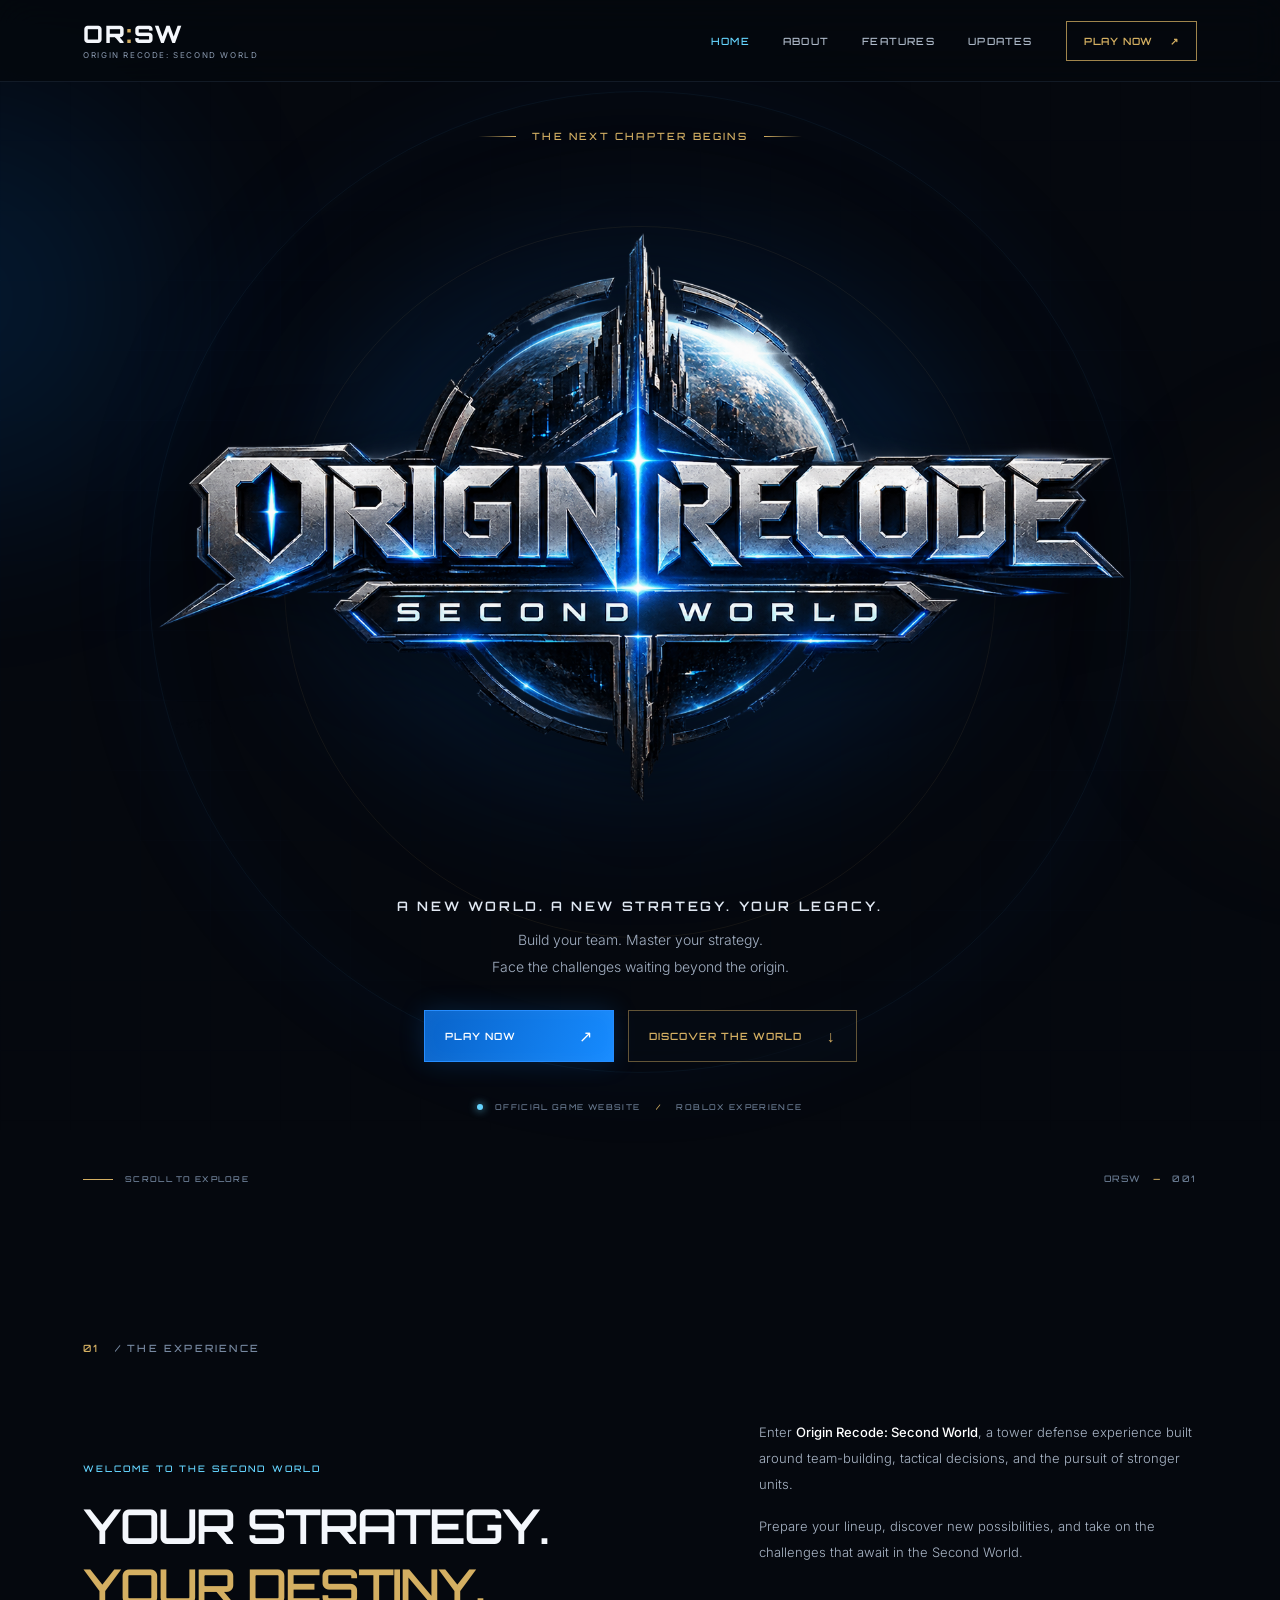
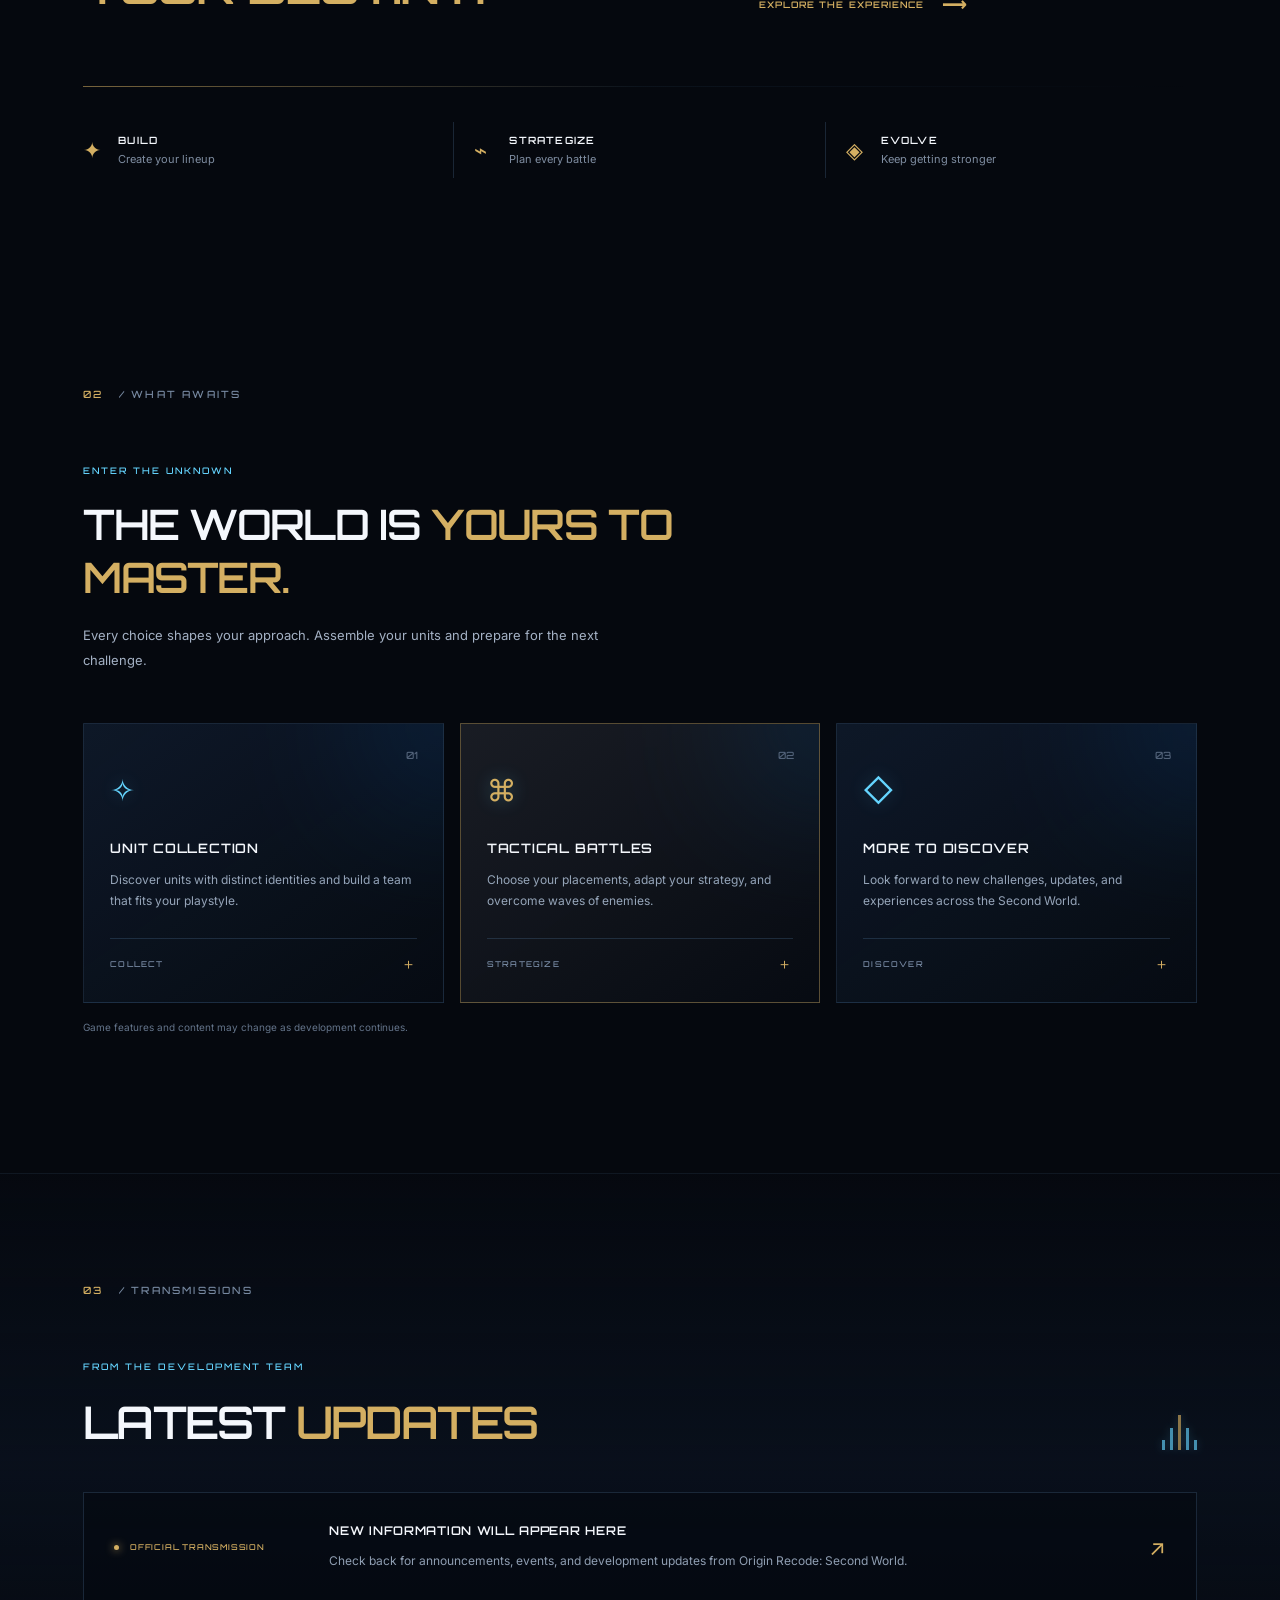
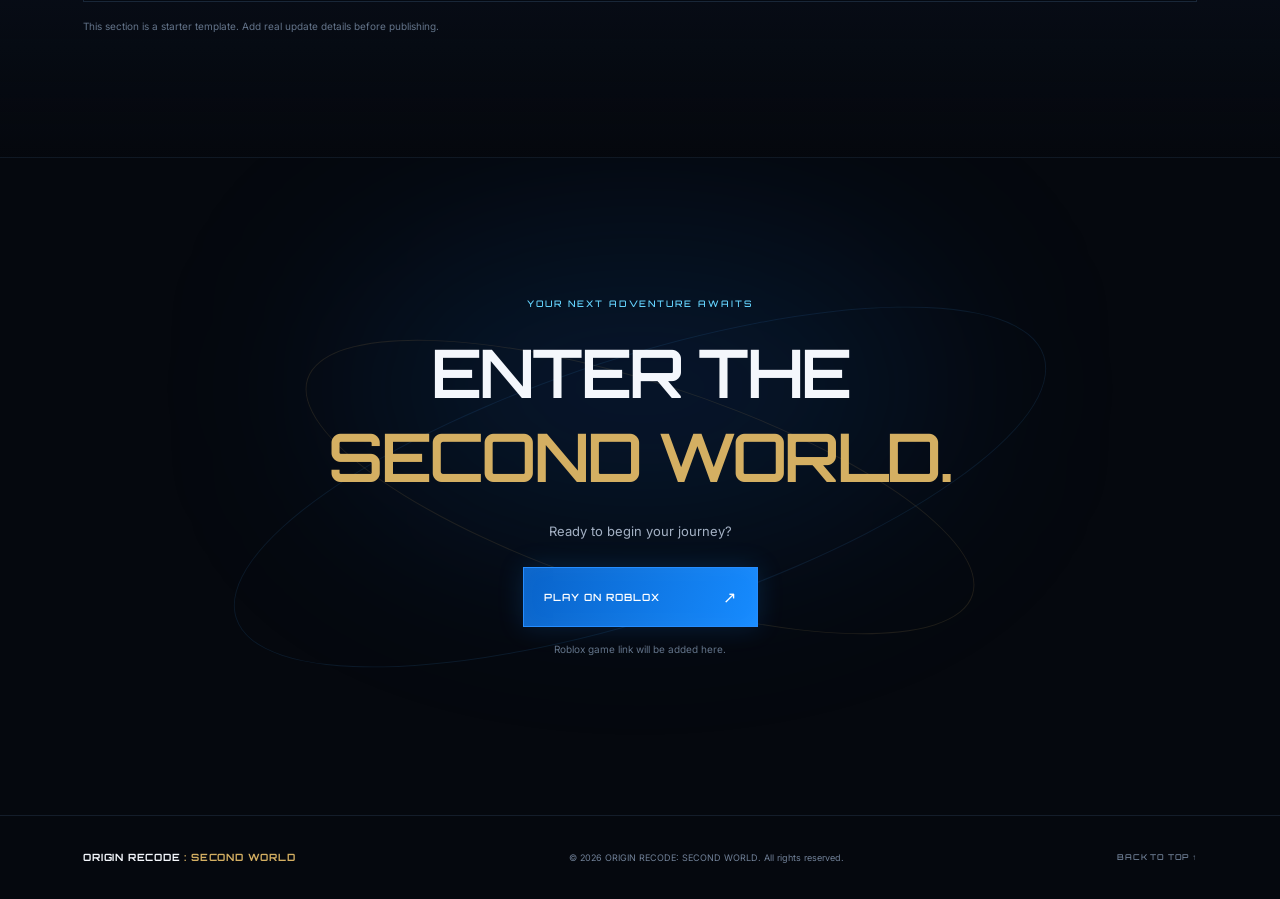
==== index.html @ 1a71dcc4 "Add files via upload" ====
<!DOCTYPE html>
<html lang="en">
<head>
  <meta charset="UTF-8">
  <meta name="viewport" content="width=device-width, initial-scale=1.0">
  <meta name="theme-color" content="#05080e">
  <meta name="description" content="The official website of Origin Recode: Second World. Enter a world of strategy, powerful units, and new challenges.">
  <title>Origin Recode: Second World — Official Website</title>
  <link rel="preconnect" href="https://fonts.googleapis.com">
  <link rel="preconnect" href="https://fonts.gstatic.com" crossorigin>
  <link href="https://fonts.googleapis.com/css2?family=Orbitron:wght@400;500;600;700;800&family=Inter:wght@300;400;500;600;700&display=swap" rel="stylesheet">
  <link rel="stylesheet" href="style.css">
</head>
<body>
  <div class="ambient ambient-blue"></div>
  <div class="ambient ambient-gold"></div>
  <div class="particles" aria-hidden="true"></div>

  <header class="site-header">
    <a class="wordmark" href="#home" aria-label="Origin Recode: Second World home">
      <span class="wordmark-main">OR<span>:</span>SW</span>
      <span class="wordmark-sub">ORIGIN RECODE: SECOND WORLD</span>
    </a>
    <button class="menu-toggle" aria-label="Toggle navigation" aria-expanded="false">
      <span></span><span></span><span></span>
    </button>
    <nav class="navigation" aria-label="Main navigation">
      <a class="nav-link active" href="#home">HOME</a>
      <a class="nav-link" href="#about">ABOUT</a>
      <a class="nav-link" href="#features">FEATURES</a>
      <a class="nav-link" href="#updates">UPDATES</a>
      <a class="nav-play" href="#play">PLAY NOW <span>↗</span></a>
    </nav>
  </header>

  <main>
    <section class="hero" id="home">
      <div class="hero-grid" aria-hidden="true"></div>
      <div class="hero-content">
        <div class="eyebrow"><span class="eyebrow-line"></span> THE NEXT CHAPTER BEGINS <span class="eyebrow-line"></span></div>
        <div class="logo-frame">
          <div class="logo-halo"></div>
          <img class="hero-logo" src="assets/orsw-logo.png" alt="Origin Recode: Second World official logo">
        </div>
        <p class="hero-tagline">A NEW WORLD. A NEW STRATEGY. YOUR LEGACY.</p>
        <p class="hero-description">Build your team. Master your strategy.<br class="desktop-break"> Face the challenges waiting beyond the origin.</p>
        <div class="hero-actions">
          <!-- Replace the # below with your Roblox game URL before publishing. -->
          <a class="button button-primary" href="#play"><span>PLAY NOW</span><b>↗</b></a>
          <a class="button button-secondary" href="#about"><span>DISCOVER THE WORLD</span><b>↓</b></a>
        </div>
        <div class="hero-footnote"><span class="status-dot"></span> OFFICIAL GAME WEBSITE <span class="footnote-divider">/</span> ROBLOX EXPERIENCE</div>
      </div>
      <a class="scroll-cue" href="#about"><span class="scroll-line"></span> SCROLL TO EXPLORE</a>
      <div class="hero-index">ORSW <span>—</span> 001</div>
    </section>

    <section class="section about-section" id="about">
      <div class="section-label"><span>01</span> / THE EXPERIENCE</div>
      <div class="about-layout">
        <div>
          <p class="overline">WELCOME TO THE SECOND WORLD</p>
          <h2>YOUR STRATEGY.<br><span>YOUR DESTINY.</span></h2>
        </div>
        <div class="about-copy">
          <p>Enter <strong>Origin Recode: Second World</strong>, a tower defense experience built around team-building, tactical decisions, and the pursuit of stronger units.</p>
          <p>Prepare your lineup, discover new possibilities, and take on the challenges that await in the Second World.</p>
          <a class="text-link" href="#features">EXPLORE THE EXPERIENCE <span>⟶</span></a>
        </div>
      </div>
      <div class="thin-rule"></div>
      <div class="stat-strip">
        <div><span class="stat-symbol">✦</span><span class="stat-title">BUILD</span><span class="stat-caption">Create your lineup</span></div>
        <div><span class="stat-symbol">⌁</span><span class="stat-title">STRATEGIZE</span><span class="stat-caption">Plan every battle</span></div>
        <div><span class="stat-symbol">◈</span><span class="stat-title">EVOLVE</span><span class="stat-caption">Keep getting stronger</span></div>
      </div>
    </section>

    <section class="section features-section" id="features">
      <div class="section-label"><span>02</span> / WHAT AWAITS</div>
      <div class="section-heading">
        <p class="overline">ENTER THE UNKNOWN</p>
        <h2>THE WORLD IS <span>YOURS TO MASTER.</span></h2>
        <p class="section-intro">Every choice shapes your approach. Assemble your units and prepare for the next challenge.</p>
      </div>
      <div class="feature-grid">
        <article class="feature-card">
          <div class="card-number">01</div><div class="feature-icon">✧</div>
          <h3>UNIT COLLECTION</h3>
          <p>Discover units with distinct identities and build a team that fits your playstyle.</p>
          <div class="card-bottom"><span>COLLECT</span><span>＋</span></div>
        </article>
        <article class="feature-card featured-card">
          <div class="card-number">02</div><div class="feature-icon">⌘</div>
          <h3>TACTICAL BATTLES</h3>
          <p>Choose your placements, adapt your strategy, and overcome waves of enemies.</p>
          <div class="card-bottom"><span>STRATEGIZE</span><span>＋</span></div>
        </article>
        <article class="feature-card">
          <div class="card-number">03</div><div class="feature-icon">◇</div>
          <h3>MORE TO DISCOVER</h3>
          <p>Look forward to new challenges, updates, and experiences across the Second World.</p>
          <div class="card-bottom"><span>DISCOVER</span><span>＋</span></div>
        </article>
      </div>
      <p class="content-note">Game features and content may change as development continues.</p>
    </section>

    <section class="updates-section" id="updates">
      <div class="section updates-inner">
        <div class="section-label"><span>03</span> / TRANSMISSIONS</div>
        <div class="updates-heading">
          <div><p class="overline">FROM THE DEVELOPMENT TEAM</p><h2>LATEST <span>UPDATES</span></h2></div>
          <div class="signal-mark"><span></span><span></span><span></span><span></span><span></span></div>
        </div>
        <article class="update-placeholder">
          <div class="update-date"><span class="update-dot"></span> OFFICIAL TRANSMISSION</div>
          <div class="update-main"><h3>NEW INFORMATION WILL APPEAR HERE</h3><p>Check back for announcements, events, and development updates from Origin Recode: Second World.</p></div>
          <div class="update-arrow">↗</div>
        </article>
        <p class="content-note">This section is a starter template. Add real update details before publishing.</p>
      </div>
    </section>

    <section class="play-section" id="play">
      <div class="play-orbit orbit-one"></div><div class="play-orbit orbit-two"></div>
      <div class="play-content">
        <p class="overline">YOUR NEXT ADVENTURE AWAITS</p>
        <h2>ENTER THE<br><span>SECOND WORLD.</span></h2>
        <p>Ready to begin your journey?</p>
        <!-- IMPORTANT: Replace href="#" with the URL of your Roblox experience. -->
        <a class="button button-primary button-large" href="#" id="roblox-link"><span>PLAY ON ROBLOX</span><b>↗</b></a>
        <p class="link-reminder" id="link-reminder">Roblox game link will be added here.</p>
      </div>
    </section>
  </main>

  <footer class="site-footer">
    <a class="footer-brand" href="#home">ORIGIN RECODE <span>: SECOND WORLD</span></a>
    <p>© <span id="year"></span> ORIGIN RECODE: SECOND WORLD. All rights reserved.</p>
    <a class="back-top" href="#home">BACK TO TOP ↑</a>
  </footer>
  <script src="script.js"></script>
</body>
</html>
---- style.css ----
:root {
  --bg: #05080e;
  --bg-soft: #0a111d;
  --panel: rgba(12, 23, 38, .72);
  --blue: #168bff;
  --cyan: #65d5ff;
  --gold: #d4af62;
  --white: #f4f7fc;
  --muted: #a4b1c4;
  --line: rgba(112, 161, 211, .2);
  --font-display: "Orbitron", sans-serif;
  --font-body: "Inter", sans-serif;
}
* { box-sizing: border-box; }
html { scroll-behavior: smooth; scroll-padding-top: 90px; }
body { margin: 0; background: var(--bg); color: var(--white); font-family: var(--font-body); overflow-x: hidden; }
a { color: inherit; text-decoration: none; }
::selection { background: rgba(22,139,255,.4); color: white; }
.ambient { position: fixed; pointer-events: none; z-index: -2; border-radius: 50%; filter: blur(100px); opacity: .13; }
.ambient-blue { width: 420px; height: 420px; background: #087fff; top: 10%; left: -250px; }
.ambient-gold { width: 330px; height: 330px; background: #b88b38; right: -240px; top: 52%; opacity: .08; }
.particles { position: fixed; inset: 0; pointer-events: none; z-index: -1; overflow: hidden; }
.particle { position: absolute; width: 2px; height: 2px; border-radius: 50%; background: #6bcfff; box-shadow: 0 0 10px 2px rgba(43,157,255,.55); animation: drift linear infinite; opacity: 0; }
@keyframes drift { 0% { transform: translate3d(0, 15vh, 0); opacity: 0; } 15% { opacity: .75; } 80% { opacity: .45; } 100% { transform: translate3d(35px, -105vh, 0); opacity: 0; } }
.site-header { height: 82px; padding: 0 6.5%; display: flex; align-items: center; justify-content: space-between; border-bottom: 1px solid rgba(125,166,211,.12); background: rgba(5,8,14,.78); backdrop-filter: blur(18px); position: absolute; top: 0; left: 0; width: 100%; z-index: 20; }
.wordmark { display: flex; flex-direction: column; gap: 4px; }
.wordmark-main { font: 800 24px/1 var(--font-display); letter-spacing: .06em; }
.wordmark-main span { color: var(--gold); }
.wordmark-sub { color: #8b9ab0; font-size: 8px; letter-spacing: .2em; }
.navigation { display: flex; align-items: center; gap: clamp(18px, 2.6vw, 40px); }
.nav-link { font: 500 10px var(--font-display); letter-spacing: .12em; color: #aeb9c9; transition: color .25s; }
.nav-link:hover, .nav-link.active { color: var(--cyan); }
.nav-play { padding: 13px 17px; border: 1px solid rgba(212,175,98,.75); color: var(--gold); font: 600 10px var(--font-display); letter-spacing: .08em; transition: .25s; }
.nav-play span { margin-left: 13px; }
.nav-play:hover { background: var(--gold); color: #070b12; box-shadow: 0 0 25px rgba(212,175,98,.2); }
.menu-toggle { display: none; }
.hero { min-height: 790px; min-height: min(900px, 100svh); position: relative; display: flex; justify-content: center; align-items: center; overflow: hidden; padding: 130px 24px 100px; }
.hero:before { content: ""; position: absolute; width: min(80vw, 980px); height: min(80vw, 980px); border: 1px solid rgba(53,137,211,.09); border-radius: 50%; left: 50%; top: 48%; transform: translate(-50%,-50%); box-shadow: 0 0 100px rgba(16,108,213,.06), inset 0 0 90px rgba(16,108,213,.035); }
.hero:after { content: ""; position: absolute; width: min(58vw, 710px); aspect-ratio: 1; border: 1px solid rgba(212,175,98,.08); border-radius: 50%; left: 50%; top: 48%; transform: translate(-50%,-50%); }
.hero-grid { position: absolute; inset: 0; background-image: linear-gradient(rgba(50,111,171,.045) 1px, transparent 1px), linear-gradient(90deg, rgba(50,111,171,.045) 1px, transparent 1px); background-size: 70px 70px; mask-image: linear-gradient(transparent, black 30%, black 70%, transparent); opacity: .35; }
.hero-content { max-width: 1050px; width: 100%; position: relative; z-index: 2; text-align: center; animation: hero-enter 1.2s both; }
@keyframes hero-enter { from { opacity: 0; transform: translateY(18px); } to { opacity: 1; transform: translateY(0); } }
.eyebrow, .overline, .section-label { font: 500 10px var(--font-display); letter-spacing: .22em; }
.eyebrow { color: var(--gold); display: flex; justify-content: center; align-items: center; gap: 16px; }
.eyebrow-line { height: 1px; width: 38px; background: linear-gradient(90deg, transparent, var(--gold)); }
.eyebrow-line:last-child { transform: rotate(180deg); }
.logo-frame { position: relative; width: min(100%, 1050px); margin: 28px auto 16px; }
.logo-halo { position: absolute; inset: 15% 20%; background: #087dff; filter: blur(90px); opacity: .19; border-radius: 50%; animation: halo 5s ease-in-out infinite; }
@keyframes halo { 0%,100% { opacity: .12; transform: scale(.92); } 50% { opacity: .28; transform: scale(1.08); } }
.hero-logo { display: block; width: 100%; height: auto; position: relative; filter: drop-shadow(0 16px 35px rgba(0,0,0,.45)); }
.hero-tagline { font: 600 clamp(10px,1.25vw,13px) var(--font-display); letter-spacing: .2em; color: #e1e8f2; margin: 28px 0 13px; }
.hero-description { color: var(--muted); font-size: 14px; line-height: 1.9; font-weight: 300; margin: 0; }
.hero-actions { display: flex; justify-content: center; gap: 14px; margin-top: 30px; flex-wrap: wrap; }
.button { min-width: 190px; min-height: 52px; display: inline-flex; justify-content: space-between; align-items: center; gap: 25px; padding: 0 20px; font: 600 10px var(--font-display); letter-spacing: .1em; transition: transform .25s, box-shadow .25s, background .25s; }
.button b { font-size: 16px; font-weight: 400; }
.button-primary { color: #fff; border: 1px solid #268dff; background: linear-gradient(110deg, #0963c9, #168bff); box-shadow: 0 0 26px rgba(22,139,255,.18), inset 0 0 20px rgba(255,255,255,.04); }
.button-primary:hover { transform: translateY(-3px); box-shadow: 0 0 38px rgba(22,139,255,.38); }
.button-secondary { color: var(--gold); border: 1px solid rgba(212,175,98,.45); background: rgba(8,13,22,.55); }
.button-secondary:hover { background: rgba(212,175,98,.09); transform: translateY(-3px); }
.hero-footnote { margin-top: 40px; font: 500 8px var(--font-display); letter-spacing: .17em; color: #66778d; }
.status-dot, .update-dot { display: inline-block; width: 6px; height: 6px; background: var(--cyan); border-radius: 50%; margin-right: 8px; box-shadow: 0 0 9px var(--cyan); }
.footnote-divider { margin: 0 12px; color: var(--gold); }
.scroll-cue { position: absolute; bottom: 28px; left: 6.5%; display: flex; align-items: center; gap: 12px; color: #6e8098; font: 500 8px var(--font-display); letter-spacing: .16em; }
.scroll-line { width: 30px; height: 1px; background: var(--gold); }
.hero-index { position: absolute; bottom: 28px; right: 6.5%; color: #66778d; font: 500 9px var(--font-display); letter-spacing: .18em; }
.hero-index span { color: var(--gold); padding: 0 6px; }
.section { width: min(1120px, 87%); margin: 0 auto; }
.about-section { padding-top: 130px; padding-bottom: 120px; }
.section-label { color: #7789a1; margin-bottom: 65px; }
.section-label span { color: var(--gold); margin-right: 10px; }
.about-layout { display: grid; grid-template-columns: 1.05fr .8fr; gap: 9%; align-items: end; }
.overline { color: var(--cyan); font-size: 9px; margin: 0 0 22px; }
h2 { font: 600 clamp(29px,4vw,48px)/1.25 var(--font-display); letter-spacing: -.04em; margin: 0; }
h2 span { color: var(--gold); }
.about-copy { color: #aab6c7; font-size: 13px; line-height: 2; font-weight: 300; }
.about-copy p { margin: 0 0 16px; }
.about-copy strong { color: #fff; font-weight: 500; }
.text-link { display: inline-flex; align-items: center; gap: 18px; margin-top: 13px; color: var(--gold); font: 600 9px var(--font-display); letter-spacing: .12em; }
.text-link span { font-size: 17px; transition: transform .2s; }
.text-link:hover span { transform: translateX(5px); }
.thin-rule { height: 1px; background: linear-gradient(90deg, var(--gold), rgba(92,145,194,.15), transparent); margin: 70px 0 35px; opacity: .55; }
.stat-strip { display: grid; grid-template-columns: repeat(3,1fr); }
.stat-strip > div { display: grid; grid-template-columns: 35px 1fr; grid-template-rows: auto auto; align-items: center; padding: 12px 20px; border-right: 1px solid var(--line); }
.stat-strip > div:first-child { padding-left: 0; }
.stat-strip > div:last-child { border: 0; }
.stat-symbol { color: var(--gold); font-size: 22px; grid-row: span 2; }
.stat-title { font: 600 10px var(--font-display); letter-spacing: .12em; }
.stat-caption { color: #7f8da1; font-size: 11px; margin-top: 6px; }
.features-section { padding-top: 90px; padding-bottom: 130px; }
.section-heading { max-width: 720px; }
.section-heading h2 { font-size: clamp(28px,3.6vw,42px); }
.section-intro { color: var(--muted); max-width: 530px; line-height: 1.9; font-size: 13px; margin-top: 20px; }
.feature-grid { display: grid; grid-template-columns: repeat(3,1fr); gap: 16px; margin-top: 50px; }
.feature-card { min-height: 280px; position: relative; padding: 30px 26px 20px; background: linear-gradient(145deg, rgba(16,29,47,.8), rgba(7,12,20,.7)); border: 1px solid rgba(103,151,200,.18); overflow: hidden; transition: transform .3s, border-color .3s; }
.feature-card:before { content: ""; position: absolute; width: 170px; height: 170px; right: -90px; top: -90px; background: var(--blue); filter: blur(70px); opacity: .13; }
.feature-card:hover { transform: translateY(-6px); border-color: rgba(69,166,255,.55); }
.featured-card { border-color: rgba(212,175,98,.38); background: linear-gradient(145deg, rgba(31,35,42,.78), rgba(7,12,20,.8)); }
.card-number { position: absolute; top: 25px; right: 25px; color: #53637a; font: 500 10px var(--font-display); }
.feature-icon { color: var(--cyan); font-size: 30px; margin: 18px 0 32px; text-shadow: 0 0 18px rgba(101,213,255,.3); }
.featured-card .feature-icon { color: var(--gold); }
.feature-card h3 { font: 600 13px var(--font-display); letter-spacing: .06em; }
.feature-card p { color: #96a5b9; font-size: 12px; line-height: 1.8; min-height: 45px; }
.card-bottom { display: flex; justify-content: space-between; align-items: center; border-top: 1px solid var(--line); margin-top: 24px; padding-top: 15px; color: #788ba4; font: 500 8px var(--font-display); letter-spacing: .15em; }
.card-bottom span:last-child { color: var(--gold); font-size: 15px; }
.content-note { color: #64748a; font-size: 10px; margin-top: 18px; }
.updates-section { background: linear-gradient(180deg, rgba(10,17,29,.15), rgba(10,18,31,.8), rgba(5,8,14,.3)); border-top: 1px solid rgba(112,161,211,.1); border-bottom: 1px solid rgba(112,161,211,.1); }
.updates-inner { padding-top: 110px; padding-bottom: 115px; }
.updates-heading { display: flex; justify-content: space-between; align-items: end; margin-bottom: 42px; }
.updates-heading h2 { font-size: clamp(30px,4vw,45px); }
.signal-mark { display: flex; gap: 5px; align-items: end; height: 35px; opacity: .65; }
.signal-mark span { width: 3px; background: var(--cyan); box-shadow: 0 0 9px rgba(101,213,255,.35); }
.signal-mark span:nth-child(1), .signal-mark span:nth-child(5) { height: 10px; }
.signal-mark span:nth-child(2), .signal-mark span:nth-child(4) { height: 22px; }
.signal-mark span:nth-child(3) { height: 35px; background: var(--gold); }
.update-placeholder { display: grid; grid-template-columns: 190px 1fr 30px; gap: 25px; align-items: center; padding: 30px; border: 1px solid rgba(112,161,211,.2); background: rgba(5,9,16,.55); transition: border-color .25s; }
.update-placeholder:hover { border-color: rgba(212,175,98,.45); }
.update-date { color: var(--gold); font: 500 8px var(--font-display); letter-spacing: .1em; }
.update-dot { width: 5px; height: 5px; background: var(--gold); box-shadow: 0 0 8px var(--gold); }
.update-main h3 { font: 600 12px var(--font-display); letter-spacing: .06em; margin: 0 0 12px; }
.update-main p { color: #8f9eb2; font-size: 12px; line-height: 1.8; margin: 0; }
.update-arrow { color: var(--gold); font-size: 22px; text-align: right; }
.play-section { position: relative; padding: 140px 20px 150px; overflow: hidden; text-align: center; }
.play-section:before { content: ""; position: absolute; width: 600px; height: 300px; background: rgba(13,100,203,.16); filter: blur(100px); border-radius: 50%; top: 35%; left: 50%; transform: translate(-50%,-50%); }
.play-orbit { position: absolute; border: 1px solid rgba(61,150,227,.12); border-radius: 50%; left: 50%; top: 50%; transform: translate(-50%,-50%) rotate(-18deg); pointer-events: none; }
.orbit-one { width: min(90vw, 850px); height: 260px; }
.orbit-two { width: min(75vw, 700px); height: 210px; border-color: rgba(212,175,98,.12); transform: translate(-50%,-50%) rotate(18deg); }
.play-content { position: relative; z-index: 1; }
.play-content h2 { font-size: clamp(38px,6vw,67px); }
.play-content > p:not(.overline):not(.link-reminder) { color: var(--muted); font-size: 13px; margin: 24px 0 28px; }
.button-large { min-width: 235px; min-height: 60px; }
.link-reminder { color: #62748a; font-size: 10px; margin-top: 16px; }
.site-footer { border-top: 1px solid rgba(112,161,211,.14); padding: 27px 6.5%; display: flex; align-items: center; justify-content: space-between; gap: 20px; }
.footer-brand { font: 700 10px var(--font-display); letter-spacing: .08em; }
.footer-brand span { color: var(--gold); }
.site-footer p, .back-top { color: #718198; font-size: 9px; }
.back-top { font: 500 8px var(--font-display); letter-spacing: .1em; }
.reveal { opacity: 0; transform: translateY(22px); transition: opacity .7s ease, transform .7s ease; }
.reveal.visible { opacity: 1; transform: translateY(0); }
@media (prefers-reduced-motion: reduce) { *, *:before, *:after { scroll-behavior: auto !important; animation-duration: .01ms !important; transition-duration: .01ms !important; } }
@media (max-width: 760px) {
  .site-header { height: 70px; padding: 0 6%; }
  .wordmark-main { font-size: 21px; }
  .wordmark-sub { font-size: 7px; }
  .menu-toggle { display: flex; flex-direction: column; gap: 5px; border: 0; background: none; padding: 10px 0 10px 10px; z-index: 25; }
  .menu-toggle span { display: block; width: 24px; height: 1px; background: var(--cyan); transition: .2s; }
  .navigation { position: absolute; top: 69px; left: 0; right: 0; padding: 20px 6% 26px; background: rgba(5,8,14,.97); border-bottom: 1px solid var(--line); display: none; flex-direction: column; align-items: stretch; gap: 0; }
  .navigation.open { display: flex; }
  .nav-link { padding: 15px 0; border-bottom: 1px solid rgba(112,161,211,.1); }
  .nav-play { margin-top: 16px; text-align: center; }
  .hero { min-height: 780px; min-height: 100svh; padding: 115px 6% 100px; }
  .hero:before { width: 120vw; height: 120vw; }
  .hero:after { width: 90vw; }
  .eyebrow { font-size: 8px; gap: 8px; letter-spacing: .13em; }
  .eyebrow-line { width: 20px; }
  .logo-frame { margin-top: 32px; margin-bottom: 20px; }
  .hero-tagline { line-height: 1.8; letter-spacing: .12em; font-size: 9px; }
  .hero-description { font-size: 12px; }
  .hero-actions { flex-direction: column; align-items: center; }
  .button { width: min(100%, 280px); }
  .hero-footnote { font-size: 7px; letter-spacing: .1em; margin-top: 30px; }
  .scroll-cue { left: 6%; bottom: 22px; font-size: 7px; }
  .hero-index { right: 6%; bottom: 22px; font-size: 7px; }
  .section { width: 88%; }
  .about-section { padding-top: 90px; padding-bottom: 85px; }
  .section-label { margin-bottom: 40px; font-size: 8px; }
  .about-layout { grid-template-columns: 1fr; gap: 28px; }
  .about-layout h2 { font-size: 34px; }
  .about-copy { font-size: 12px; }
  .thin-rule { margin: 45px 0 20px; }
  .stat-strip { grid-template-columns: 1fr; }
  .stat-strip > div, .stat-strip > div:first-child { padding: 16px 0; border-right: 0; border-bottom: 1px solid var(--line); }
  .stat-strip > div:last-child { border-bottom: 0; }
  .features-section { padding-top: 70px; padding-bottom: 85px; }
  .section-heading h2 { font-size: 29px; }
  .feature-grid { grid-template-columns: 1fr; gap: 12px; margin-top: 35px; }
  .feature-card { min-height: 250px; }
  .feature-icon { margin-bottom: 22px; }
  .updates-inner { padding-top: 80px; padding-bottom: 80px; }
  .updates-heading { align-items: center; }
  .updates-heading h2 { font-size: 32px; }
  .update-placeholder { grid-template-columns: 1fr 20px; gap: 14px; padding: 22px 18px; }
  .update-date { grid-column: 1 / -1; }
  .update-main h3 { line-height: 1.8; font-size: 10px; }
  .update-main p { font-size: 11px; }
  .play-section { padding: 110px 6% 115px; }
  .play-content h2 { font-size: 39px; }
  .orbit-one { height: 190px; width: 125vw; }
  .orbit-two { height: 150px; width: 110vw; }
  .site-footer { padding: 25px 6%; flex-direction: column; text-align: center; gap: 12px; }
  .site-footer p { line-height: 1.7; }
}
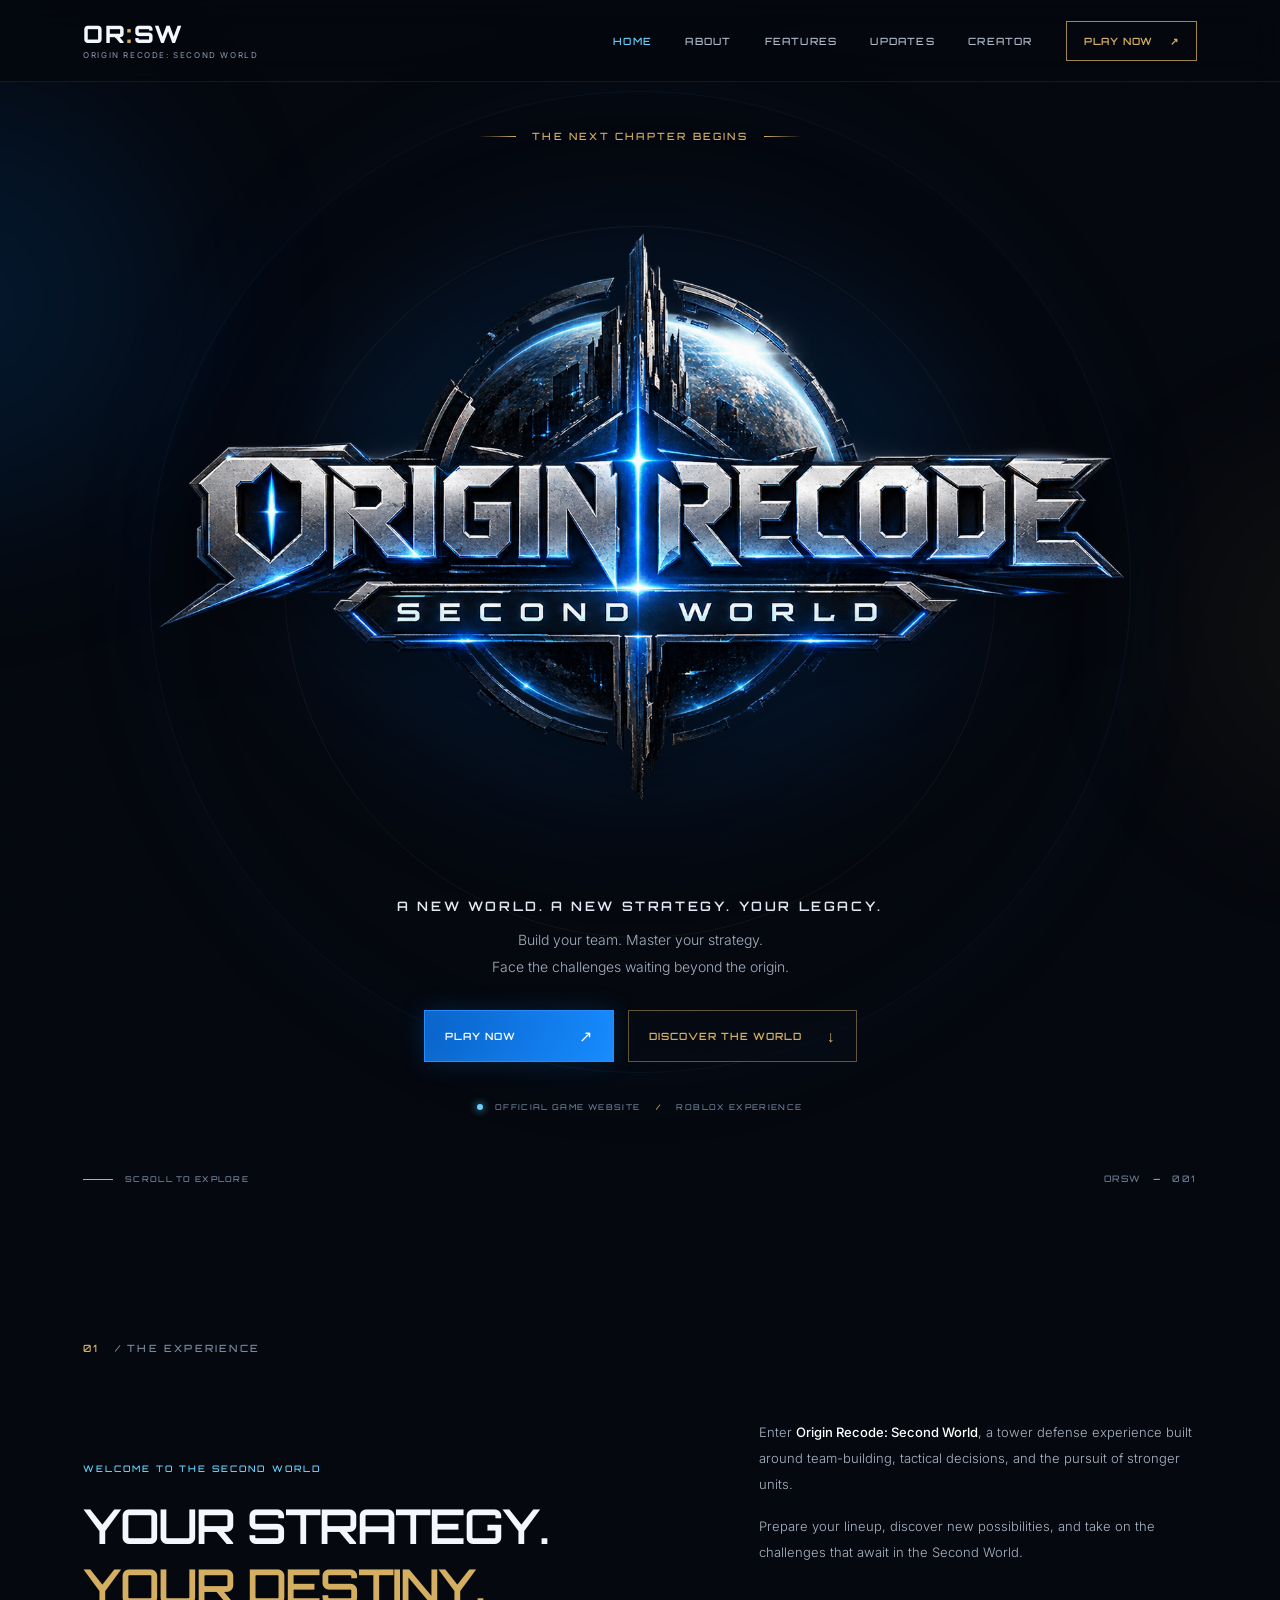
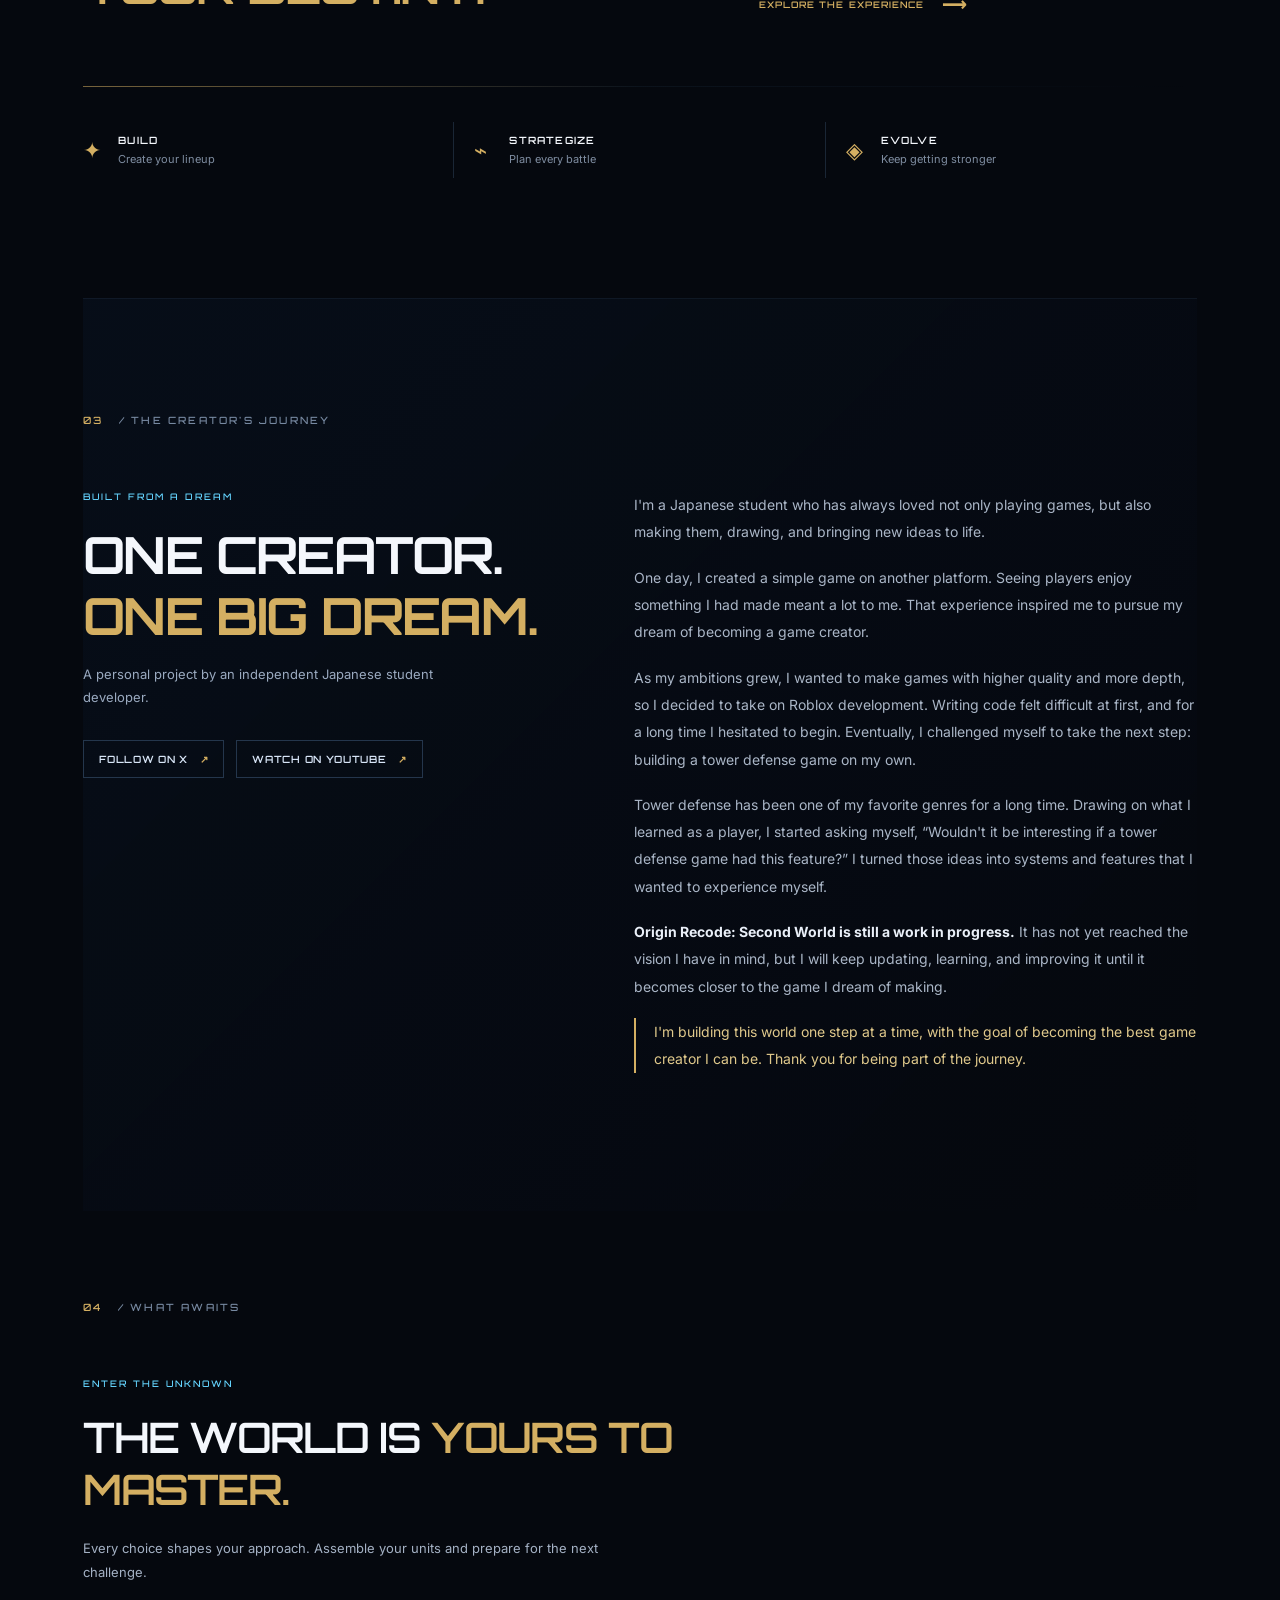
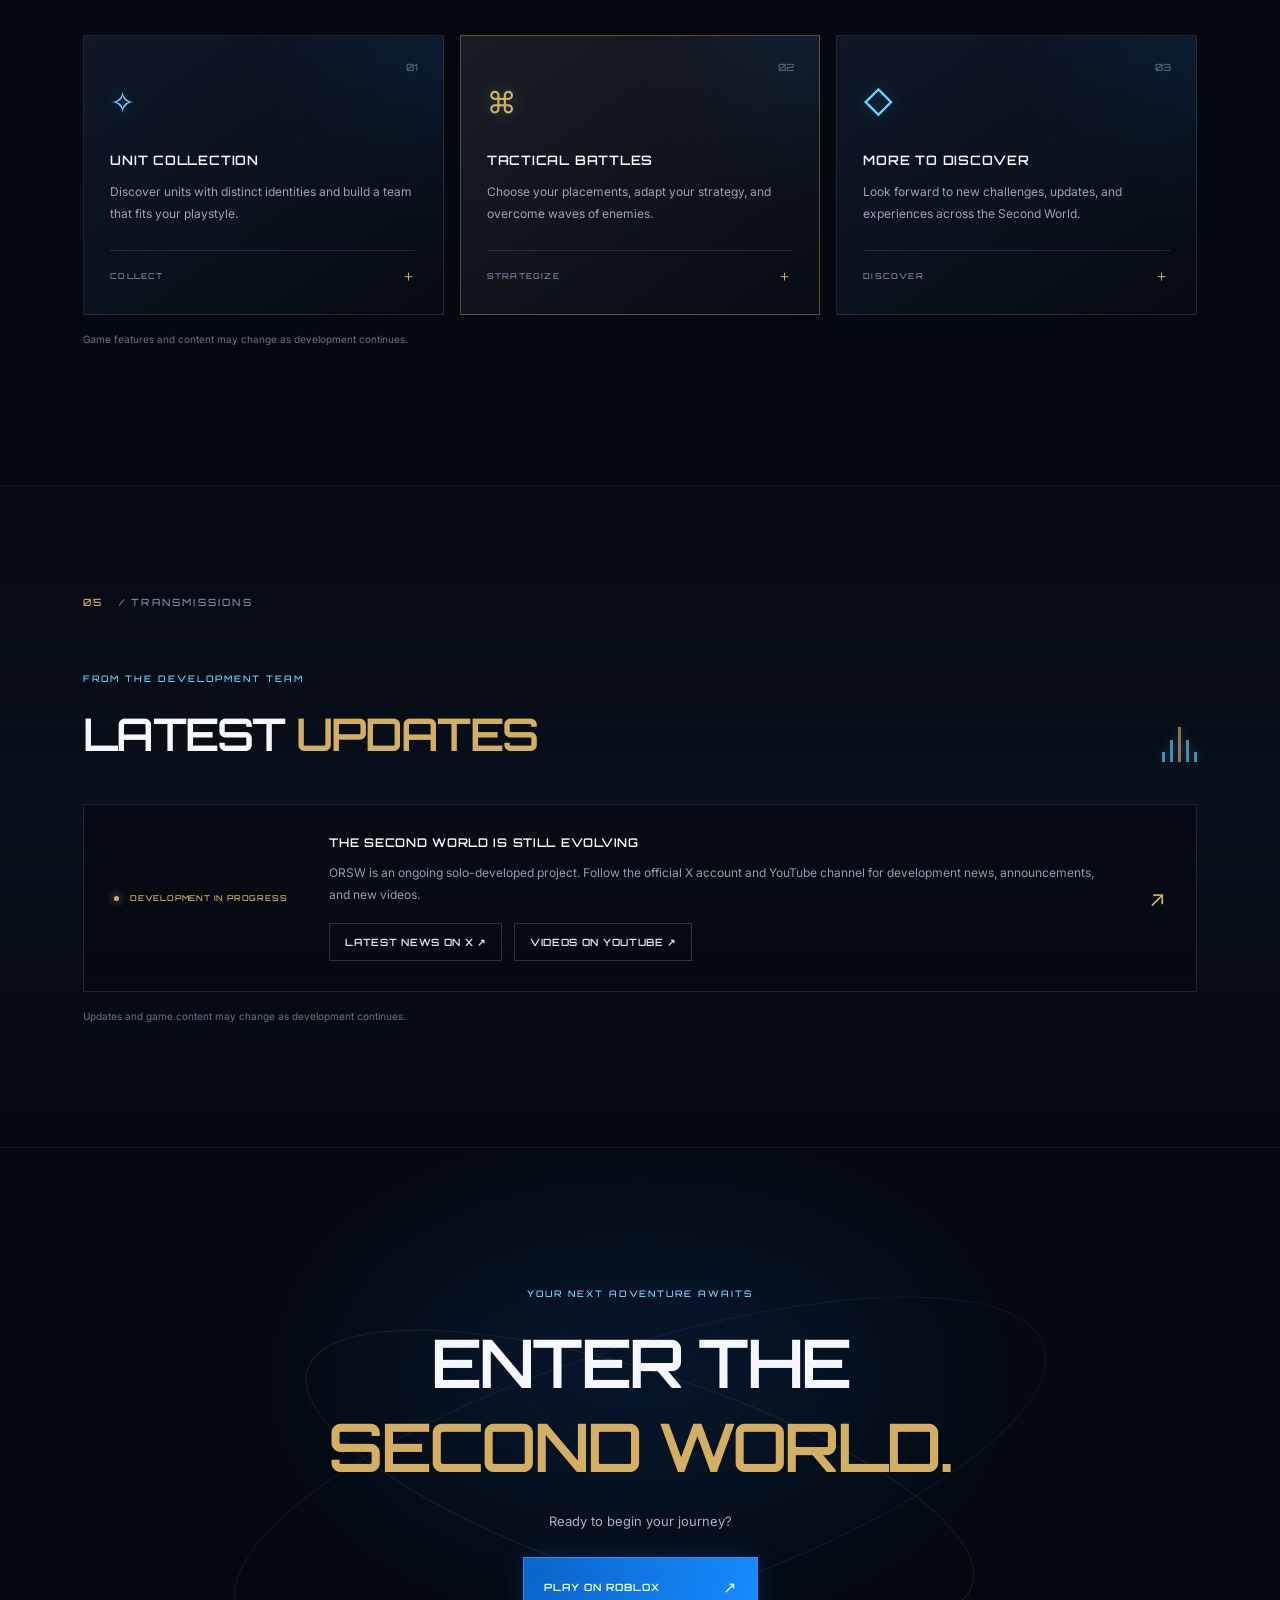
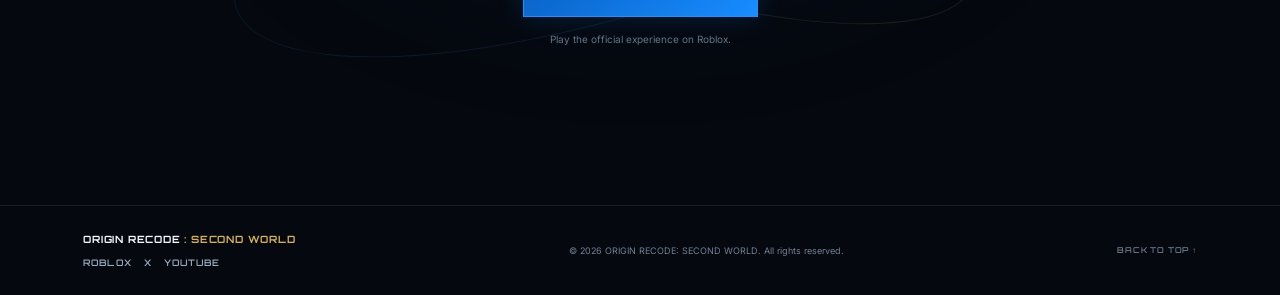
==== commit 2139e1c1: "Add files via upload" ====
--- a/index.html
+++ b/index.html
@@ -4,7 +4,15 @@
   <meta charset="UTF-8">
   <meta name="viewport" content="width=device-width, initial-scale=1.0">
   <meta name="theme-color" content="#05080e">
-  <meta name="description" content="The official website of Origin Recode: Second World. Enter a world of strategy, powerful units, and new challenges.">
+  <meta name="description" content="Discover Origin Recode: Second World, an independent Roblox tower defense game created by a solo student developer. Follow development updates and play on Roblox.">
+  <meta name="keywords" content="Origin Recode, Origin Recode Second World, ORSW, Roblox, tower defense">
+  <meta property="og:title" content="Origin Recode: Second World — Official Website">
+  <meta property="og:description" content="A new world. A new strategy. Your legacy. Discover the story behind ORSW and play on Roblox.">
+  <meta property="og:type" content="website">
+  <meta property="og:url" content="https://originrecode.github.io/Origin-Recode-Second-World/">
+  <meta property="og:image" content="https://originrecode.github.io/Origin-Recode-Second-World/assets/orsw-logo.png">
+  <link rel="icon" type="image/png" href="assets/favicon.png">
+  <link rel="apple-touch-icon" href="assets/favicon.png">
   <title>Origin Recode: Second World — Official Website</title>
   <link rel="preconnect" href="https://fonts.googleapis.com">
   <link rel="preconnect" href="https://fonts.gstatic.com" crossorigin>
@@ -29,7 +37,8 @@
       <a class="nav-link" href="#about">ABOUT</a>
       <a class="nav-link" href="#features">FEATURES</a>
       <a class="nav-link" href="#updates">UPDATES</a>
-      <a class="nav-play" href="#play">PLAY NOW <span>↗</span></a>
+      <a class="nav-link" href="#creator">CREATOR</a>
+      <a class="nav-play" href="https://www.roblox.com/games/139711701269000/Origin-Recode-Second-World" target="_blank" rel="noopener noreferrer">PLAY NOW <span>↗</span></a>
     </nav>
   </header>
 
@@ -45,8 +54,7 @@
         <p class="hero-tagline">A NEW WORLD. A NEW STRATEGY. YOUR LEGACY.</p>
         <p class="hero-description">Build your team. Master your strategy.<br class="desktop-break"> Face the challenges waiting beyond the origin.</p>
         <div class="hero-actions">
-          <!-- Replace the # below with your Roblox game URL before publishing. -->
-          <a class="button button-primary" href="#play"><span>PLAY NOW</span><b>↗</b></a>
+          <a class="button button-primary" href="https://www.roblox.com/games/139711701269000/Origin-Recode-Second-World" target="_blank" rel="noopener noreferrer"><span>PLAY NOW</span><b>↗</b></a>
           <a class="button button-secondary" href="#about"><span>DISCOVER THE WORLD</span><b>↓</b></a>
         </div>
         <div class="hero-footnote"><span class="status-dot"></span> OFFICIAL GAME WEBSITE <span class="footnote-divider">/</span> ROBLOX EXPERIENCE</div>
@@ -76,8 +84,31 @@
       </div>
     </section>
 
+    <section class="section creator-section" id="creator">
+      <div class="section-label"><span>03</span> / THE CREATOR'S JOURNEY</div>
+      <div class="creator-layout">
+        <div class="creator-heading">
+          <p class="overline">BUILT FROM A DREAM</p>
+          <h2>ONE CREATOR.<br><span>ONE BIG DREAM.</span></h2>
+          <p class="creator-signature">A personal project by an independent Japanese student developer.</p>
+          <div class="creator-socials">
+            <a href="https://x.com/OriginRecode" target="_blank" rel="noopener noreferrer">FOLLOW ON X <span>↗</span></a>
+            <a href="https://www.youtube.com/@OriginRecode_SecondWorld" target="_blank" rel="noopener noreferrer">WATCH ON YOUTUBE <span>↗</span></a>
+          </div>
+        </div>
+        <div class="creator-story">
+          <p>I'm a Japanese student who has always loved not only playing games, but also making them, drawing, and bringing new ideas to life.</p>
+          <p>One day, I created a simple game on another platform. Seeing players enjoy something I had made meant a lot to me. That experience inspired me to pursue my dream of becoming a game creator.</p>
+          <p>As my ambitions grew, I wanted to make games with higher quality and more depth, so I decided to take on Roblox development. Writing code felt difficult at first, and for a long time I hesitated to begin. Eventually, I challenged myself to take the next step: building a tower defense game on my own.</p>
+          <p>Tower defense has been one of my favorite genres for a long time. Drawing on what I learned as a player, I started asking myself, “Wouldn't it be interesting if a tower defense game had this feature?” I turned those ideas into systems and features that I wanted to experience myself.</p>
+          <p><strong>Origin Recode: Second World is still a work in progress.</strong> It has not yet reached the vision I have in mind, but I will keep updating, learning, and improving it until it becomes closer to the game I dream of making.</p>
+          <p class="creator-closing">I'm building this world one step at a time, with the goal of becoming the best game creator I can be. Thank you for being part of the journey.</p>
+        </div>
+      </div>
+    </section>
+
     <section class="section features-section" id="features">
-      <div class="section-label"><span>02</span> / WHAT AWAITS</div>
+      <div class="section-label"><span>04</span> / WHAT AWAITS</div>
       <div class="section-heading">
         <p class="overline">ENTER THE UNKNOWN</p>
         <h2>THE WORLD IS <span>YOURS TO MASTER.</span></h2>
@@ -108,17 +139,17 @@
 
     <section class="updates-section" id="updates">
       <div class="section updates-inner">
-        <div class="section-label"><span>03</span> / TRANSMISSIONS</div>
+        <div class="section-label"><span>05</span> / TRANSMISSIONS</div>
         <div class="updates-heading">
           <div><p class="overline">FROM THE DEVELOPMENT TEAM</p><h2>LATEST <span>UPDATES</span></h2></div>
           <div class="signal-mark"><span></span><span></span><span></span><span></span><span></span></div>
         </div>
         <article class="update-placeholder">
-          <div class="update-date"><span class="update-dot"></span> OFFICIAL TRANSMISSION</div>
-          <div class="update-main"><h3>NEW INFORMATION WILL APPEAR HERE</h3><p>Check back for announcements, events, and development updates from Origin Recode: Second World.</p></div>
+          <div class="update-date"><span class="update-dot"></span> DEVELOPMENT IN PROGRESS</div>
+          <div class="update-main"><h3>THE SECOND WORLD IS STILL EVOLVING</h3><p>ORSW is an ongoing solo-developed project. Follow the official X account and YouTube channel for development news, announcements, and new videos.</p><div class="update-social-links"><a href="https://x.com/OriginRecode" target="_blank" rel="noopener noreferrer">LATEST NEWS ON X ↗</a><a href="https://www.youtube.com/@OriginRecode_SecondWorld" target="_blank" rel="noopener noreferrer">VIDEOS ON YOUTUBE ↗</a></div></div>
           <div class="update-arrow">↗</div>
         </article>
-        <p class="content-note">This section is a starter template. Add real update details before publishing.</p>
+        <p class="content-note">Updates and game content may change as development continues.</p>
       </div>
     </section>
 
@@ -128,15 +159,14 @@
         <p class="overline">YOUR NEXT ADVENTURE AWAITS</p>
         <h2>ENTER THE<br><span>SECOND WORLD.</span></h2>
         <p>Ready to begin your journey?</p>
-        <!-- IMPORTANT: Replace href="#" with the URL of your Roblox experience. -->
-        <a class="button button-primary button-large" href="#" id="roblox-link"><span>PLAY ON ROBLOX</span><b>↗</b></a>
-        <p class="link-reminder" id="link-reminder">Roblox game link will be added here.</p>
+        <a class="button button-primary button-large" href="https://www.roblox.com/games/139711701269000/Origin-Recode-Second-World" target="_blank" rel="noopener noreferrer" id="roblox-link"><span>PLAY ON ROBLOX</span><b>↗</b></a>
+        <p class="link-reminder">Play the official experience on Roblox.</p>
       </div>
     </section>
   </main>
 
   <footer class="site-footer">
-    <a class="footer-brand" href="#home">ORIGIN RECODE <span>: SECOND WORLD</span></a>
+    <div class="footer-brand-wrap"><a class="footer-brand" href="#home">ORIGIN RECODE <span>: SECOND WORLD</span></a><div class="footer-socials"><a href="https://www.roblox.com/games/139711701269000/Origin-Recode-Second-World" target="_blank" rel="noopener noreferrer">ROBLOX</a><a href="https://x.com/OriginRecode" target="_blank" rel="noopener noreferrer">X</a><a href="https://www.youtube.com/@OriginRecode_SecondWorld" target="_blank" rel="noopener noreferrer">YOUTUBE</a></div></div>
     <p>© <span id="year"></span> ORIGIN RECODE: SECOND WORLD. All rights reserved.</p>
     <a class="back-top" href="#home">BACK TO TOP ↑</a>
   </footer>
--- a/style.css
+++ b/style.css
@@ -189,3 +189,24 @@
   .site-footer { padding: 25px 6%; flex-direction: column; text-align: center; gap: 12px; }
   .site-footer p { line-height: 1.7; }
 }
+
+
+/* Creator story and official social links */
+.creator-section { padding-top: 115px; padding-bottom: 120px; border-top: 1px solid rgba(112,161,211,.1); background: linear-gradient(135deg, rgba(8,15,27,.82), rgba(5,8,14,.96)); }
+.creator-layout { display: grid; grid-template-columns: .9fr 1.1fr; gap: clamp(36px, 7vw, 100px); margin-top: 54px; }
+.creator-heading h2 { font: 700 clamp(30px, 4vw, 52px)/1.18 var(--font-display); letter-spacing: -.035em; margin: 18px 0; }
+.creator-heading h2 span { color: var(--gold); }
+.creator-signature { color: #9aaac0; font-size: 13px; line-height: 1.8; max-width: 350px; }
+.creator-story p { color: #aab6c7; font-size: 14px; line-height: 1.95; margin: 0 0 18px; }
+.creator-story strong { color: #e9eff8; }
+.creator-closing { border-left: 2px solid var(--gold); padding-left: 18px; color: #e0c98c !important; }
+.creator-socials, .update-social-links, .footer-socials { display: flex; flex-wrap: wrap; gap: 12px; }
+.creator-socials { margin-top: 30px; }
+.creator-socials a, .update-social-links a { border: 1px solid rgba(116,165,219,.28); padding: 12px 15px; font: 600 10px var(--font-display); letter-spacing: .07em; color: #d8e6f7; transition: border-color .2s, background .2s; }
+.creator-socials a span { color: var(--gold); margin-left: 8px; }
+.creator-socials a:hover, .update-social-links a:hover { border-color: var(--gold); background: rgba(196,160,82,.08); }
+.update-social-links { margin-top: 18px; }
+.footer-brand-wrap { display: flex; flex-direction: column; gap: 12px; }
+.footer-socials a { font: 600 9px var(--font-display); letter-spacing: .12em; color: #9aaac0; }
+.footer-socials a:hover { color: var(--gold); }
+@media (max-width: 760px) { .creator-section { padding-top: 85px; padding-bottom: 85px; } .creator-layout { grid-template-columns: 1fr; gap: 28px; margin-top: 35px; } .creator-heading h2 { font-size: 34px; } .creator-socials a { font-size: 9px; } .footer-brand-wrap { align-items: center; } }
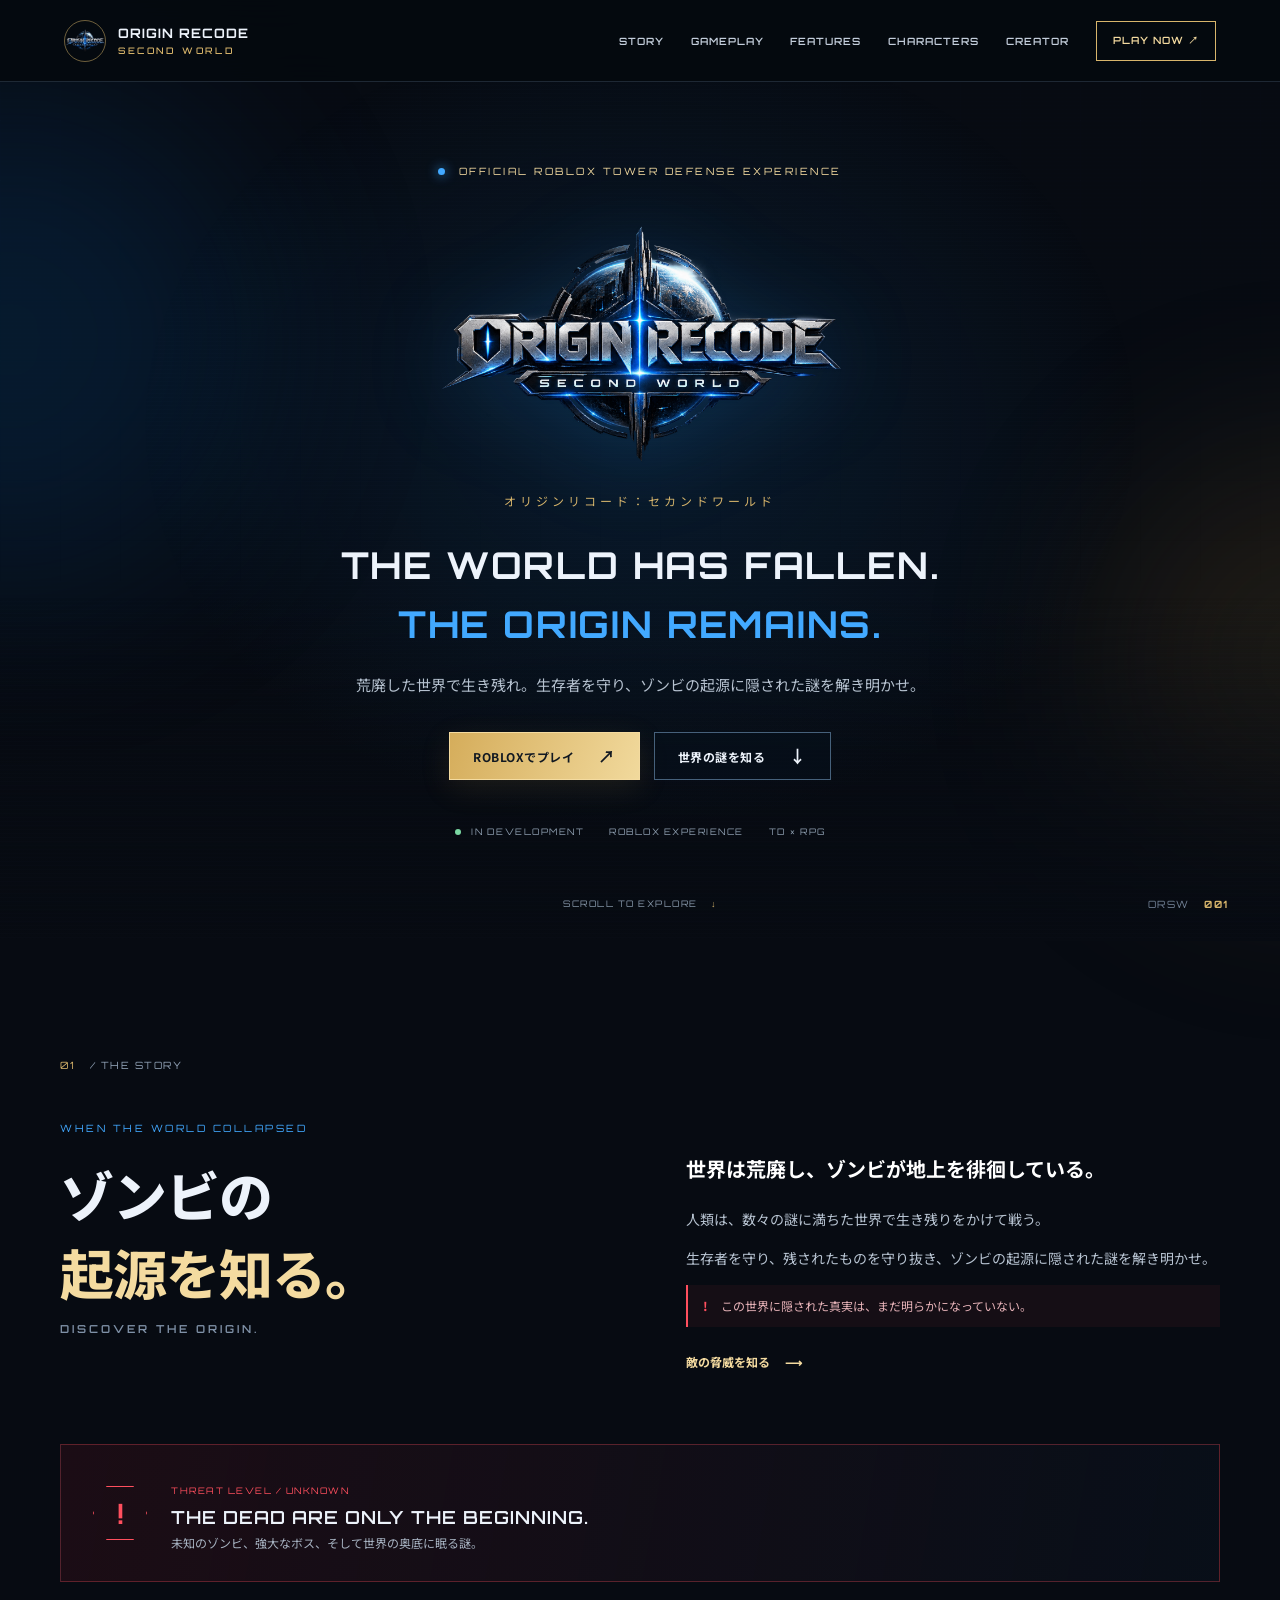
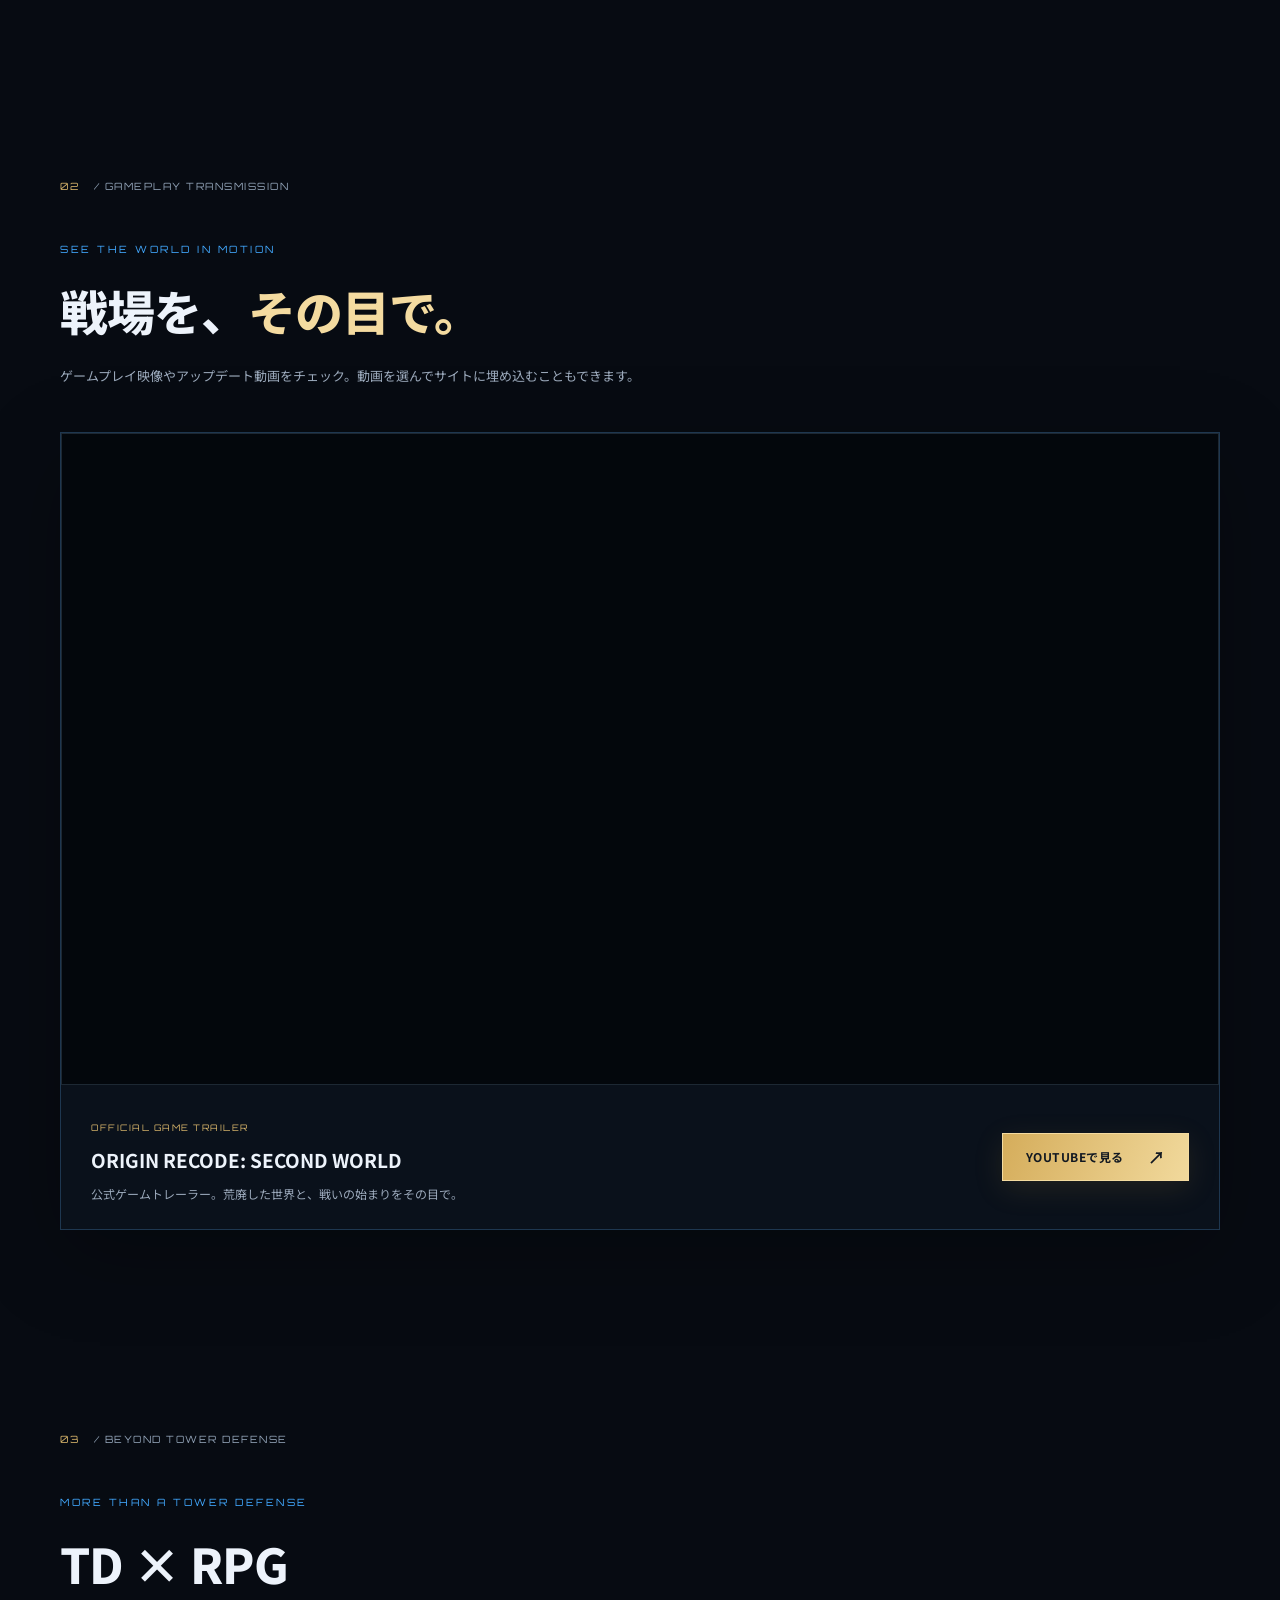
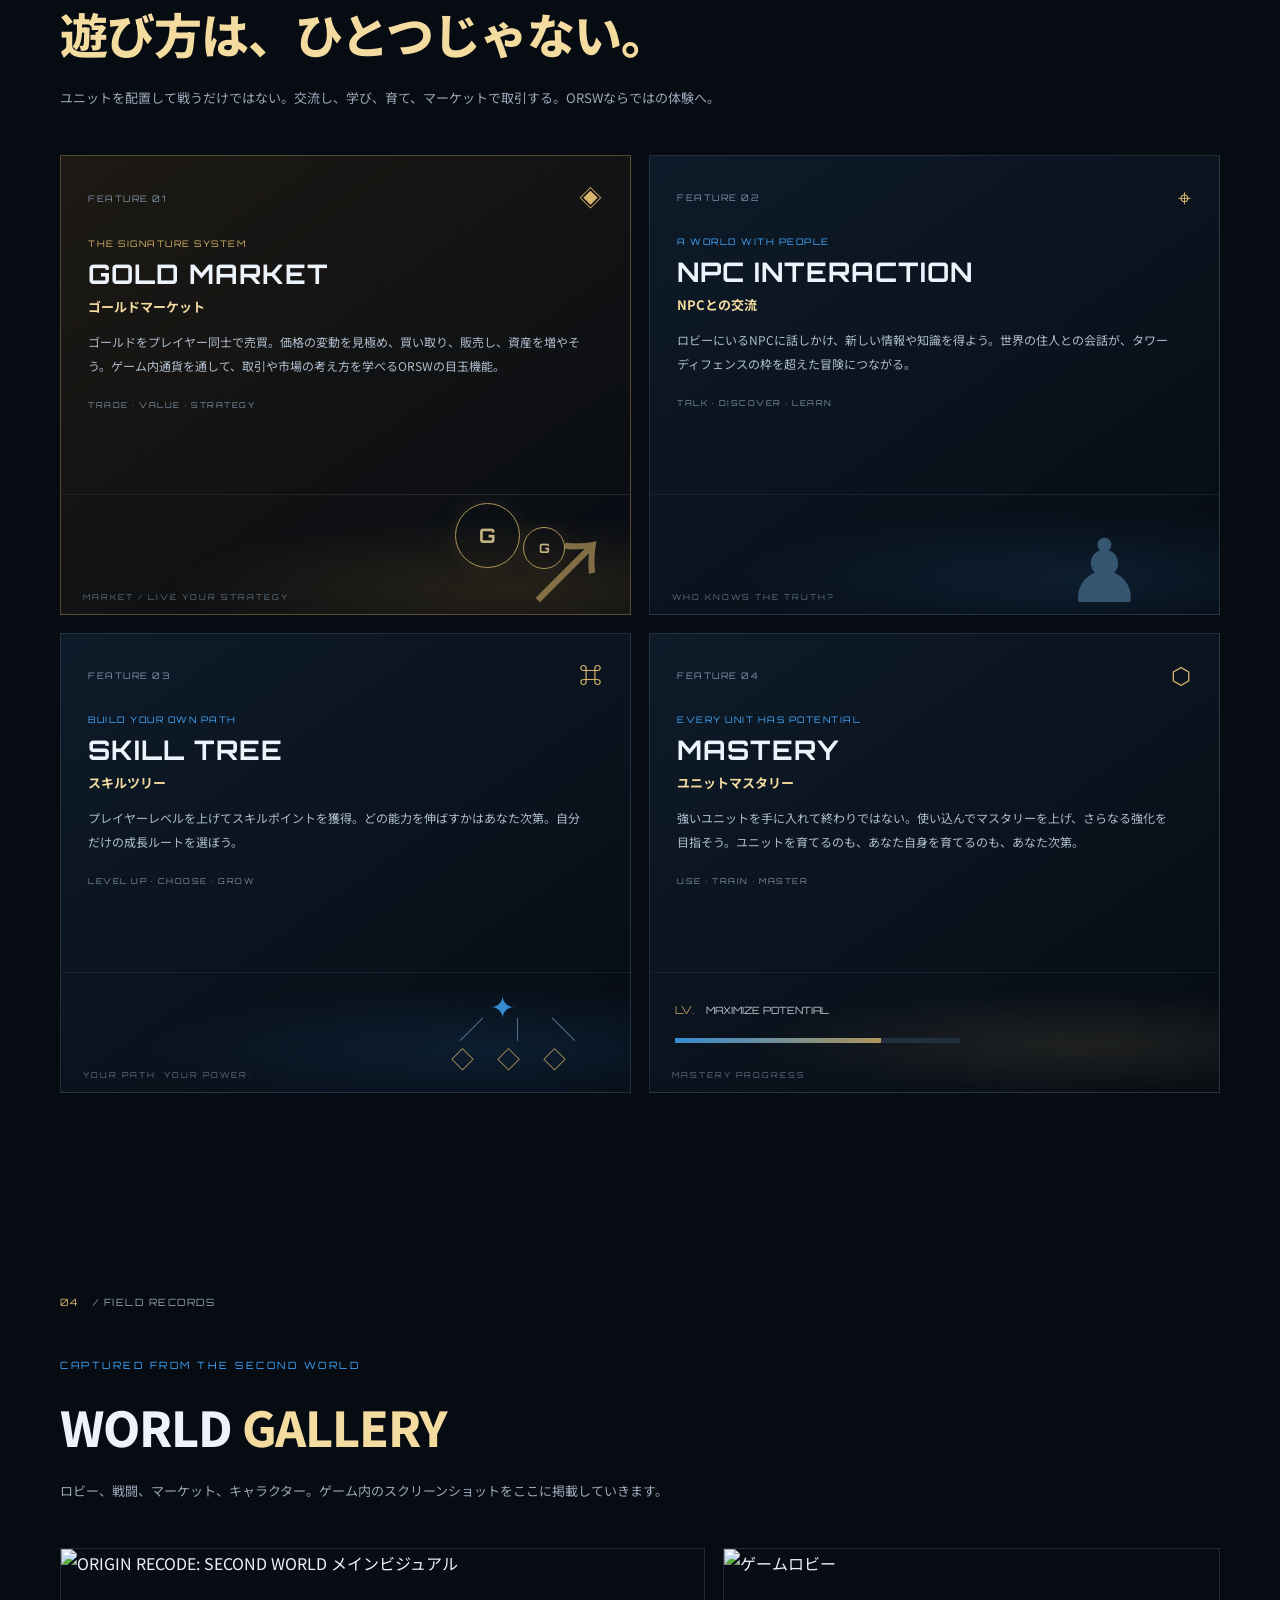
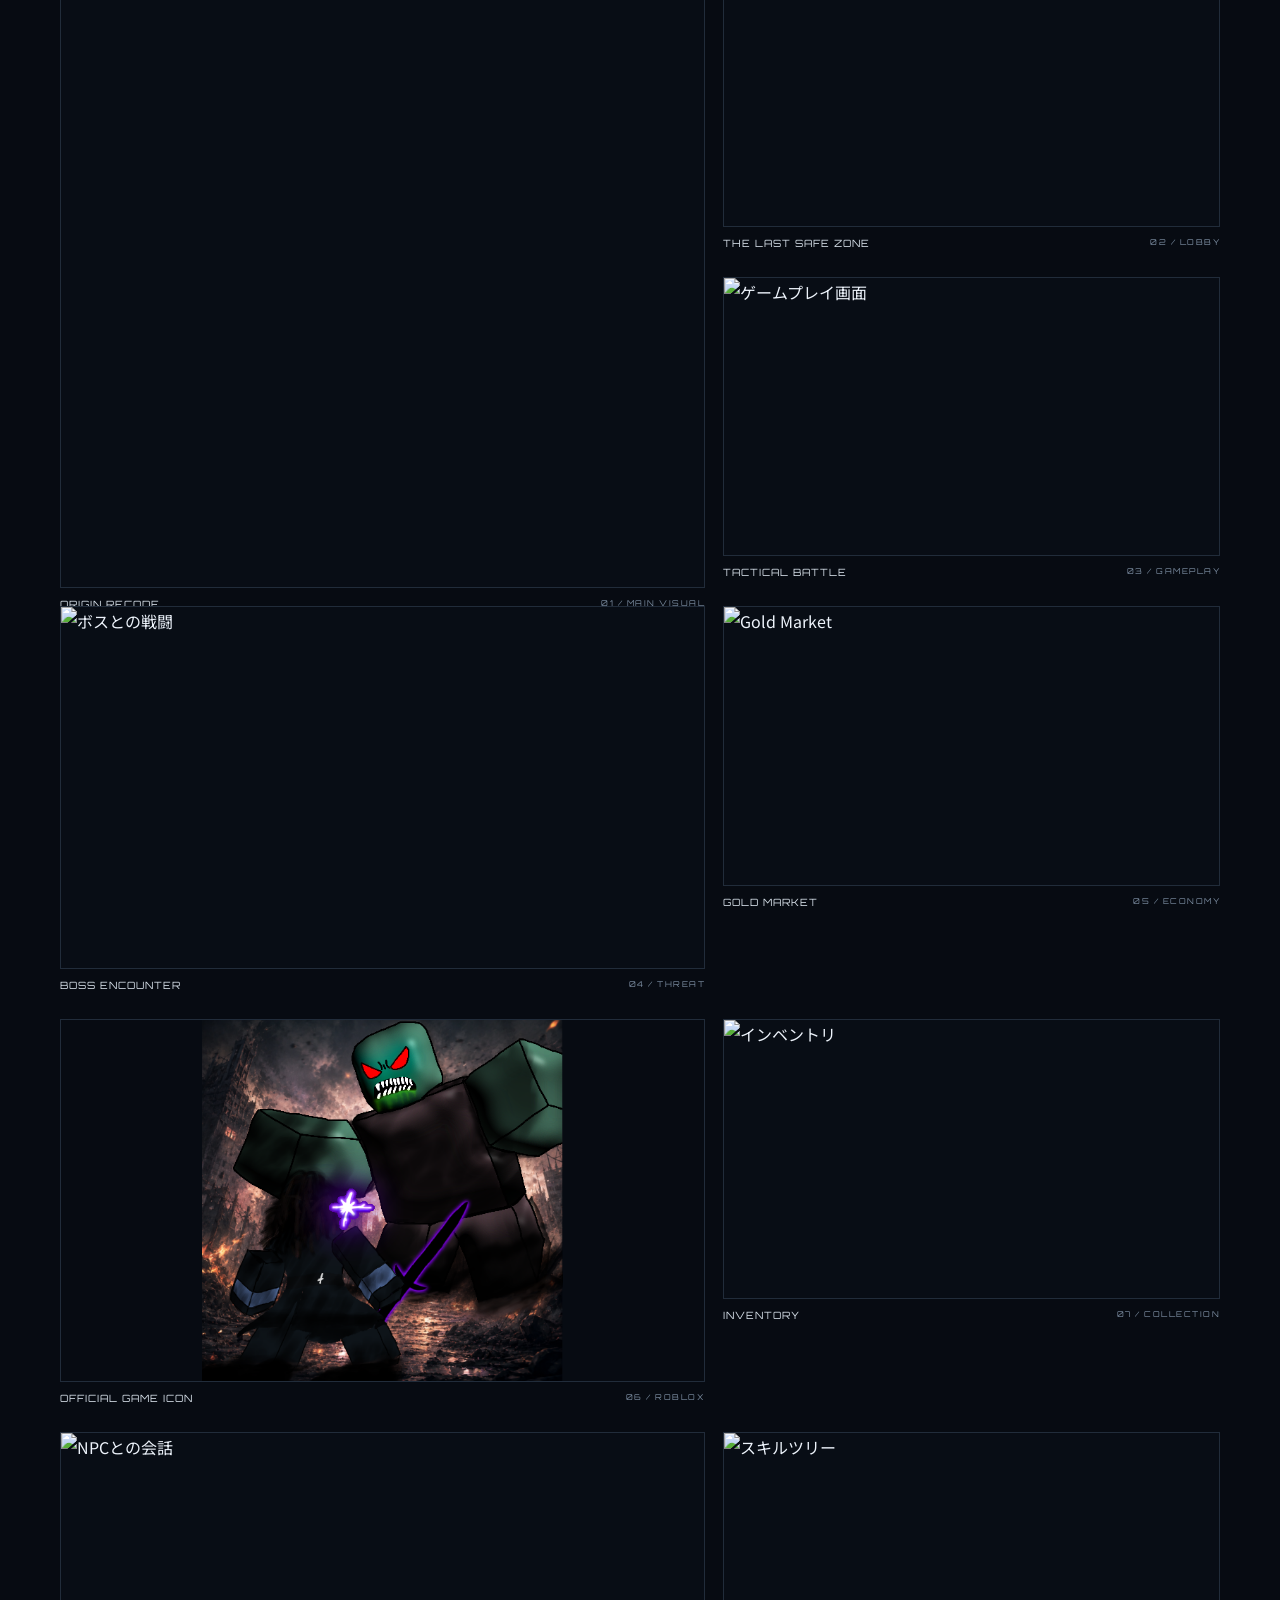
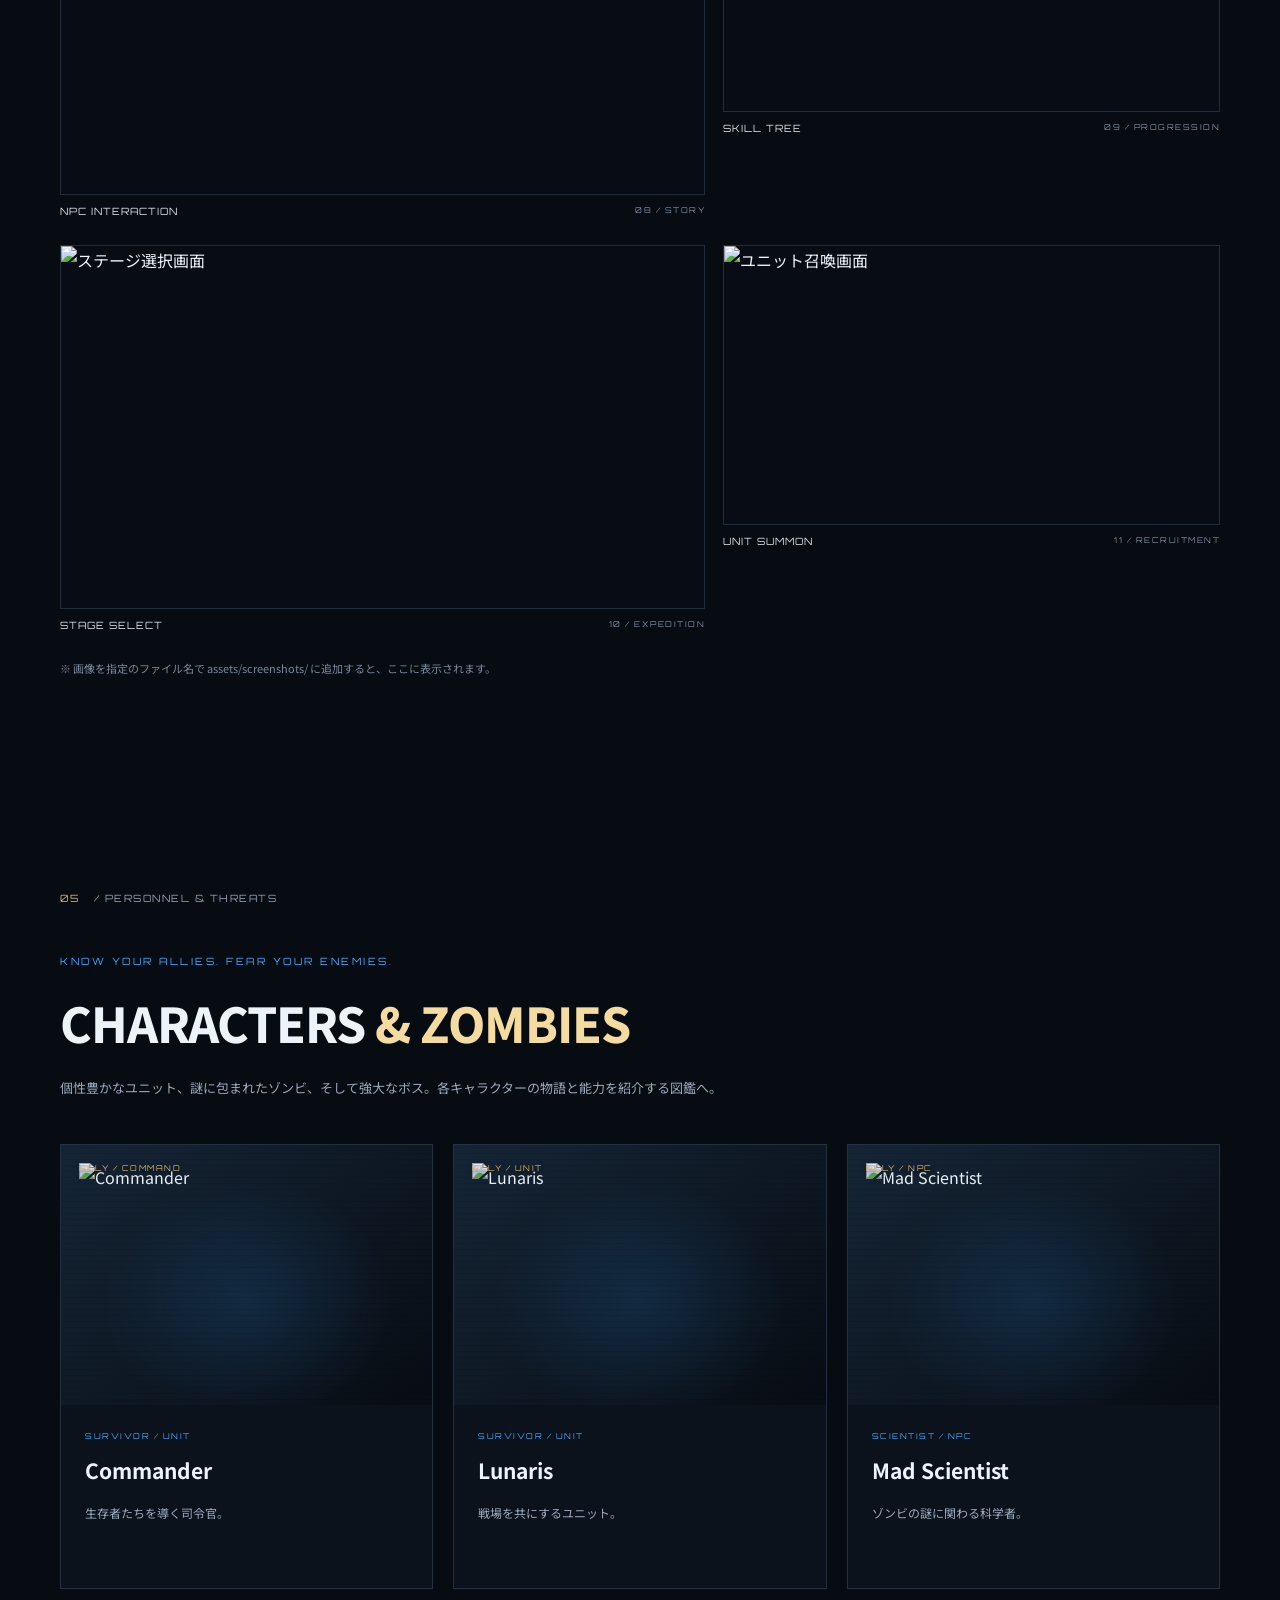
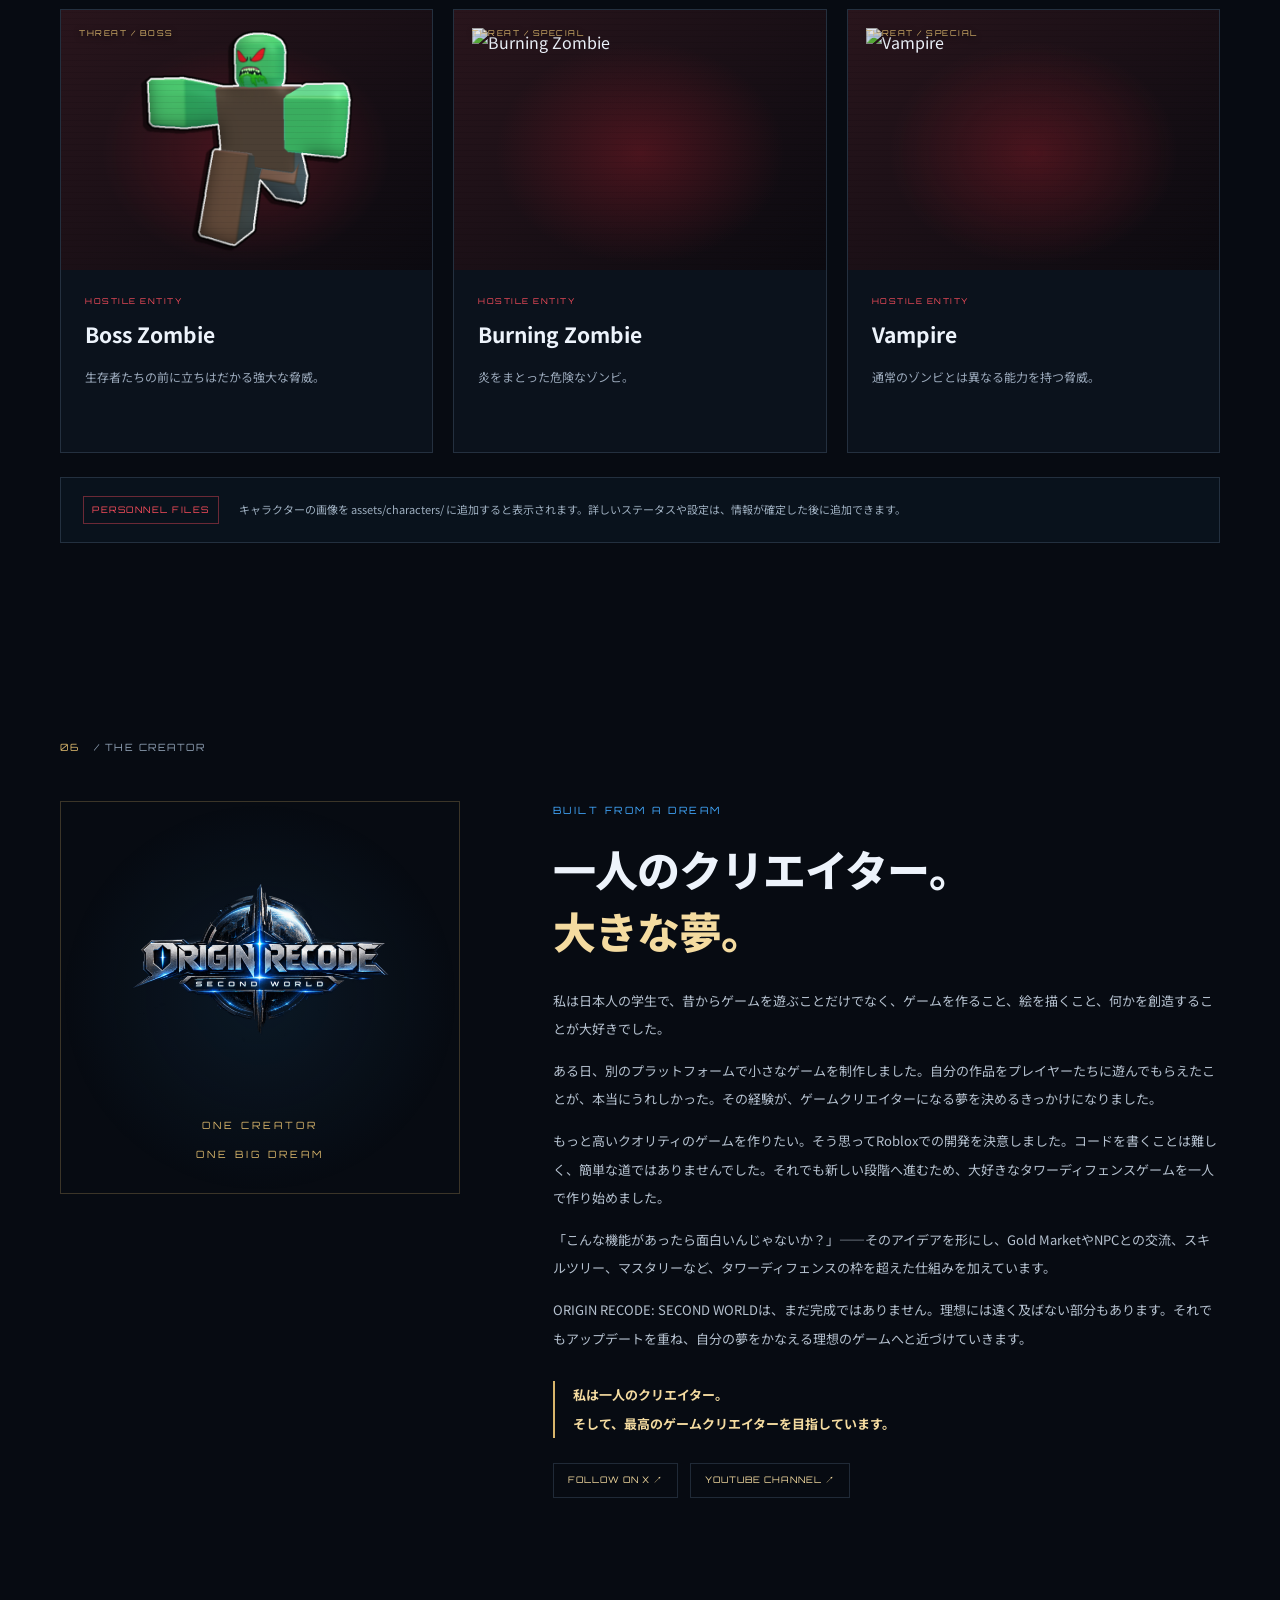
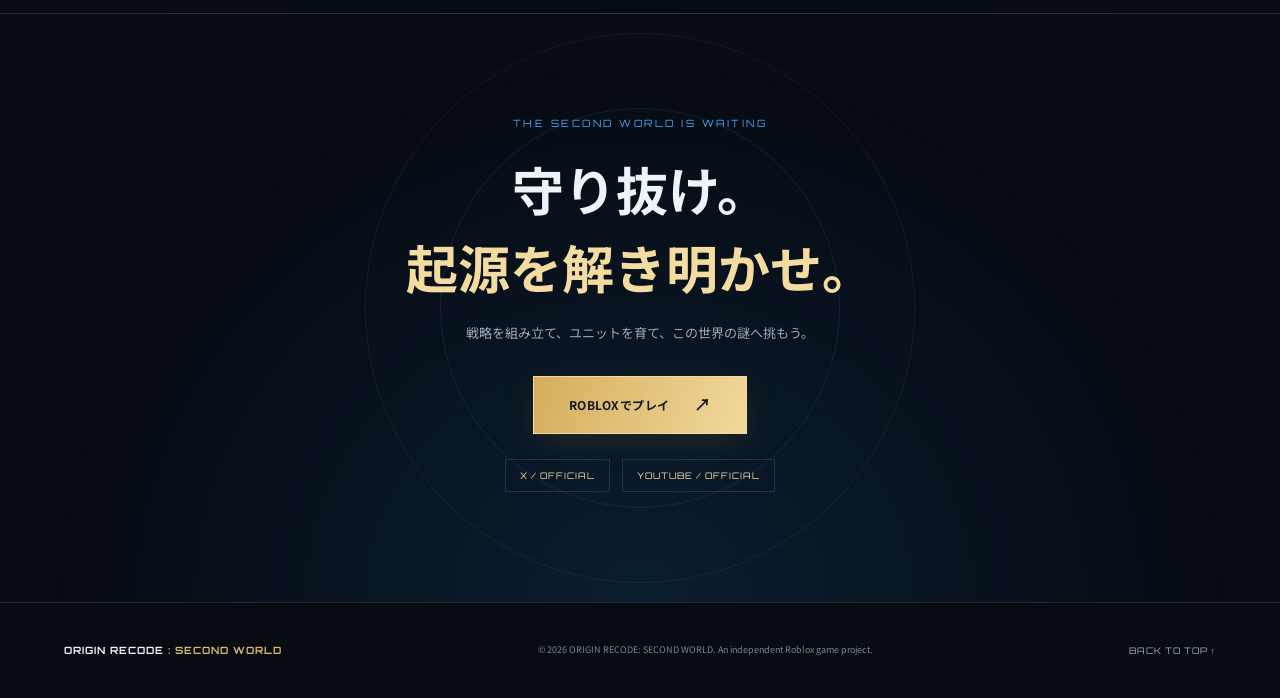
==== commit 521cd6f4: "Add files via upload" ====
--- a/index.html
+++ b/index.html
@@ -1,175 +1,116 @@
 <!DOCTYPE html>
-<html lang="en">
+<html lang="ja">
 <head>
   <meta charset="UTF-8">
-  <meta name="viewport" content="width=device-width, initial-scale=1.0">
-  <meta name="theme-color" content="#05080e">
-  <meta name="description" content="Discover Origin Recode: Second World, an independent Roblox tower defense game created by a solo student developer. Follow development updates and play on Roblox.">
-  <meta name="keywords" content="Origin Recode, Origin Recode Second World, ORSW, Roblox, tower defense">
-  <meta property="og:title" content="Origin Recode: Second World — Official Website">
-  <meta property="og:description" content="A new world. A new strategy. Your legacy. Discover the story behind ORSW and play on Roblox.">
+  <meta name="viewport" content="width=device-width, initial-scale=1">
+  <meta name="theme-color" content="#070b12">
+  <meta name="description" content="ORIGIN RECODE: SECOND WORLD（オリジンリコード セカンドワールド）公式サイト。荒廃した世界でゾンビと戦うRobloxタワーディフェンス。Gold Market、NPC、スキルツリー、マスタリーなど独自の機能を紹介。">
+  <meta name="keywords" content="OriginRecode, Origin Recode, OriginRecode SecondWorld, Origin Recode Second World, オリジンリコード, オリジンリコード セカンドワールド, オリジンレコード, Roblox, ロブロックス, タワーディフェンス">
   <meta property="og:type" content="website">
+  <meta property="og:title" content="ORIGIN RECODE: SECOND WORLD | 公式サイト">
+  <meta property="og:description" content="ゾンビの起源を知る。戦略と成長、そしてGold Market。Robloxタワーディフェンス ORIGIN RECODE: SECOND WORLD。">
+  <meta property="og:image" content="https://originrecode.github.io/Origin-Recode-Second-World/assets/screenshots/main.png">
   <meta property="og:url" content="https://originrecode.github.io/Origin-Recode-Second-World/">
-  <meta property="og:image" content="https://originrecode.github.io/Origin-Recode-Second-World/assets/orsw-logo.png">
-  <link rel="icon" type="image/png" href="assets/favicon.png">
-  <link rel="apple-touch-icon" href="assets/favicon.png">
-  <title>Origin Recode: Second World — Official Website</title>
+  <link rel="icon" type="image/png" sizes="512x512" href="./assets/favicon.png">
+  <link rel="apple-touch-icon" href="./assets/favicon.png">
+  <link rel="canonical" href="https://originrecode.github.io/Origin-Recode-Second-World/">
+  <title>ORIGIN RECODE: SECOND WORLD（オリジンリコード）公式サイト</title>
   <link rel="preconnect" href="https://fonts.googleapis.com">
   <link rel="preconnect" href="https://fonts.gstatic.com" crossorigin>
-  <link href="https://fonts.googleapis.com/css2?family=Orbitron:wght@400;500;600;700;800&family=Inter:wght@300;400;500;600;700&display=swap" rel="stylesheet">
+  <link href="https://fonts.googleapis.com/css2?family=Orbitron:wght@400;500;600;700;800&family=Noto+Sans+JP:wght@300;400;500;600;700;800&display=swap" rel="stylesheet">
   <link rel="stylesheet" href="style.css">
+  <script type="application/ld+json">
+  {
+    "@context":"https://schema.org",
+    "@type":"VideoGame",
+    "name":"ORIGIN RECODE: SECOND WORLD",
+    "alternateName":["Origin Recode","OriginRecode","OriginRecode SecondWorld","オリジンリコード","オリジンリコード セカンドワールド","オリジンレコード"],
+    "description":"荒廃した世界で生存者を守り、ゾンビの起源に隠された謎を解き明かすRobloxタワーディフェンスゲーム。Gold Market、NPC、スキルツリー、マスタリーなどの機能を備える。",
+    "genre":["Tower Defense","Role-playing game"],
+    "gamePlatform":"Roblox",
+    "url":"https://originrecode.github.io/Origin-Recode-Second-World/",
+    "sameAs":["https://www.roblox.com/games/139711701269000/Origin-Recode-Second-World","https://x.com/OriginRecode","https://www.youtube.com/@OriginRecode_SecondWorld"]
+  }
+  </script>
 </head>
 <body>
-  <div class="ambient ambient-blue"></div>
-  <div class="ambient ambient-gold"></div>
-  <div class="particles" aria-hidden="true"></div>
-
+  <div class="ambient ambient-blue" aria-hidden="true"></div><div class="ambient ambient-gold" aria-hidden="true"></div><div class="grid-overlay" aria-hidden="true"></div>
   <header class="site-header">
-    <a class="wordmark" href="#home" aria-label="Origin Recode: Second World home">
-      <span class="wordmark-main">OR<span>:</span>SW</span>
-      <span class="wordmark-sub">ORIGIN RECODE: SECOND WORLD</span>
-    </a>
-    <button class="menu-toggle" aria-label="Toggle navigation" aria-expanded="false">
-      <span></span><span></span><span></span>
-    </button>
-    <nav class="navigation" aria-label="Main navigation">
-      <a class="nav-link active" href="#home">HOME</a>
-      <a class="nav-link" href="#about">ABOUT</a>
-      <a class="nav-link" href="#features">FEATURES</a>
-      <a class="nav-link" href="#updates">UPDATES</a>
-      <a class="nav-link" href="#creator">CREATOR</a>
-      <a class="nav-play" href="https://www.roblox.com/games/139711701269000/Origin-Recode-Second-World" target="_blank" rel="noopener noreferrer">PLAY NOW <span>↗</span></a>
+    <a class="brand" href="#home" aria-label="Origin Recode トップへ"><img src="assets/favicon.png" alt="" class="brand-icon"><span><b>ORIGIN RECODE</b><small>SECOND WORLD</small></span></a>
+    <button class="menu-toggle" aria-label="メニューを開く" aria-expanded="false"><span></span><span></span><span></span></button>
+    <nav class="navigation" aria-label="メインナビゲーション">
+      <a href="#story">STORY</a><a href="#gameplay">GAMEPLAY</a><a href="#features">FEATURES</a><a href="#characters">CHARACTERS</a><a href="#creator">CREATOR</a><a class="nav-play" href="https://www.roblox.com/games/139711701269000/Origin-Recode-Second-World" target="_blank" rel="noopener noreferrer">PLAY NOW ↗</a>
     </nav>
   </header>
-
   <main>
     <section class="hero" id="home">
-      <div class="hero-grid" aria-hidden="true"></div>
-      <div class="hero-content">
-        <div class="eyebrow"><span class="eyebrow-line"></span> THE NEXT CHAPTER BEGINS <span class="eyebrow-line"></span></div>
-        <div class="logo-frame">
-          <div class="logo-halo"></div>
-          <img class="hero-logo" src="assets/orsw-logo.png" alt="Origin Recode: Second World official logo">
-        </div>
-        <p class="hero-tagline">A NEW WORLD. A NEW STRATEGY. YOUR LEGACY.</p>
-        <p class="hero-description">Build your team. Master your strategy.<br class="desktop-break"> Face the challenges waiting beyond the origin.</p>
-        <div class="hero-actions">
-          <a class="button button-primary" href="https://www.roblox.com/games/139711701269000/Origin-Recode-Second-World" target="_blank" rel="noopener noreferrer"><span>PLAY NOW</span><b>↗</b></a>
-          <a class="button button-secondary" href="#about"><span>DISCOVER THE WORLD</span><b>↓</b></a>
-        </div>
-        <div class="hero-footnote"><span class="status-dot"></span> OFFICIAL GAME WEBSITE <span class="footnote-divider">/</span> ROBLOX EXPERIENCE</div>
-      </div>
-      <a class="scroll-cue" href="#about"><span class="scroll-line"></span> SCROLL TO EXPLORE</a>
-      <div class="hero-index">ORSW <span>—</span> 001</div>
+      <div class="hero-noise" aria-hidden="true"></div><div class="hero-content">
+        <p class="eyebrow"><span class="pulse"></span> OFFICIAL ROBLOX TOWER DEFENSE EXPERIENCE</p>
+        <img class="hero-logo" src="assets/orsw-logo.png" alt="ORIGIN RECODE: SECOND WORLD ロゴ">
+        <p class="hero-jp">オリジンリコード：セカンドワールド</p>
+        <h1>THE WORLD HAS FALLEN.<br><span>THE ORIGIN REMAINS.</span></h1>
+        <p class="hero-summary">荒廃した世界で生き残れ。生存者を守り、ゾンビの起源に隠された謎を解き明かせ。</p>
+        <div class="hero-actions"><a class="button button-primary" href="https://www.roblox.com/games/139711701269000/Origin-Recode-Second-World" target="_blank" rel="noopener noreferrer">ROBLOXでプレイ <b>↗</b></a><a class="button button-ghost" href="#story">世界の謎を知る <b>↓</b></a></div>
+        <div class="hero-meta"><span><i></i> IN DEVELOPMENT</span><span>ROBLOX EXPERIENCE</span><span>TD × RPG</span></div>
+      </div><a class="scroll-cue" href="#story">SCROLL TO EXPLORE <span>↓</span></a><div class="hero-index">ORSW <b>001</b></div>
     </section>
 
-    <section class="section about-section" id="about">
-      <div class="section-label"><span>01</span> / THE EXPERIENCE</div>
-      <div class="about-layout">
-        <div>
-          <p class="overline">WELCOME TO THE SECOND WORLD</p>
-          <h2>YOUR STRATEGY.<br><span>YOUR DESTINY.</span></h2>
-        </div>
-        <div class="about-copy">
-          <p>Enter <strong>Origin Recode: Second World</strong>, a tower defense experience built around team-building, tactical decisions, and the pursuit of stronger units.</p>
-          <p>Prepare your lineup, discover new possibilities, and take on the challenges that await in the Second World.</p>
-          <a class="text-link" href="#features">EXPLORE THE EXPERIENCE <span>⟶</span></a>
-        </div>
-      </div>
-      <div class="thin-rule"></div>
-      <div class="stat-strip">
-        <div><span class="stat-symbol">✦</span><span class="stat-title">BUILD</span><span class="stat-caption">Create your lineup</span></div>
-        <div><span class="stat-symbol">⌁</span><span class="stat-title">STRATEGIZE</span><span class="stat-caption">Plan every battle</span></div>
-        <div><span class="stat-symbol">◈</span><span class="stat-title">EVOLVE</span><span class="stat-caption">Keep getting stronger</span></div>
+    <section class="section story-section" id="story">
+      <div class="section-label"><span>01</span> / THE STORY</div>
+      <div class="story-layout"><div><p class="overline">WHEN THE WORLD COLLAPSED</p><h2>ゾンビの<br><em>起源を知る。</em></h2><p class="english-title">DISCOVER THE ORIGIN.</p></div>
+      <div class="story-copy"><p class="lead">世界は荒廃し、ゾンビが地上を徘徊している。</p><p>人類は、数々の謎に満ちた世界で生き残りをかけて戦う。</p><p>生存者を守り、残されたものを守り抜き、ゾンビの起源に隠された謎を解き明かせ。</p><p class="story-warning"><span>!</span> この世界に隠された真実は、まだ明らかになっていない。</p><a class="text-link" href="#enemies">敵の脅威を知る <span>⟶</span></a></div></div>
+      <div class="story-banner"><div class="danger-mark">!</div><div><span>THREAT LEVEL / UNKNOWN</span><h3>THE DEAD ARE ONLY THE BEGINNING.</h3><p>未知のゾンビ、強大なボス、そして世界の奥底に眠る謎。</p></div></div>
+    </section>
+
+    <section class="section media-section" id="gameplay">
+      <div class="section-label"><span>02</span> / GAMEPLAY TRANSMISSION</div><div class="section-heading"><p class="overline">SEE THE WORLD IN MOTION</p><h2>戦場を、<em>その目で。</em></h2><p class="section-intro">ゲームプレイ映像やアップデート動画をチェック。動画を選んでサイトに埋め込むこともできます。</p></div>
+      <div class="video-panel"><div class="trailer-frame"><iframe src="https://www.youtube-nocookie.com/embed/vZh1YrL5yX0" title="ORIGIN RECODE: SECOND WORLD - Official Game Trailer" loading="lazy" referrerpolicy="strict-origin-when-cross-origin" allow="accelerometer; autoplay; clipboard-write; encrypted-media; gyroscope; picture-in-picture; web-share" allowfullscreen></iframe></div><div class="video-caption"><div><span class="gold-label">OFFICIAL GAME TRAILER</span><h3>ORIGIN RECODE: SECOND WORLD</h3><p>公式ゲームトレーラー。荒廃した世界と、戦いの始まりをその目で。</p></div><a class="button button-primary" href="https://youtu.be/vZh1YrL5yX0" target="_blank" rel="noopener noreferrer">YOUTUBEで見る <b>↗</b></a></div></div>
+    </section>
+
+    <section class="section features-section" id="features">
+      <div class="section-label"><span>03</span> / BEYOND TOWER DEFENSE</div><div class="section-heading"><p class="overline">MORE THAN A TOWER DEFENSE</p><h2>TD × RPG<br><em>遊び方は、ひとつじゃない。</em></h2><p class="section-intro">ユニットを配置して戦うだけではない。交流し、学び、育て、マーケットで取引する。ORSWならではの体験へ。</p></div>
+      <div class="feature-grid">
+        <article class="feature-card gold-feature"><div class="feature-top"><span>FEATURE 01</span><span class="feature-icon">◈</span></div><p class="feature-kicker">THE SIGNATURE SYSTEM</p><h3>GOLD MARKET</h3><h4>ゴールドマーケット</h4><p>ゴールドをプレイヤー同士で売買。価格の変動を見極め、買い取り、販売し、資産を増やそう。ゲーム内通貨を通して、取引や市場の考え方を学べるORSWの目玉機能。</p><div class="feature-tag">TRADE · VALUE · STRATEGY</div><div class="feature-art market-art"><span class="coin coin-one">G</span><span class="coin coin-two">G</span><span class="chart-line">↗</span><small>MARKET / LIVE YOUR STRATEGY</small></div></article>
+        <article class="feature-card"><div class="feature-top"><span>FEATURE 02</span><span class="feature-icon">⌖</span></div><p class="feature-kicker">A WORLD WITH PEOPLE</p><h3>NPC INTERACTION</h3><h4>NPCとの交流</h4><p>ロビーにいるNPCに話しかけ、新しい情報や知識を得よう。世界の住人との会話が、タワーディフェンスの枠を超えた冒険につながる。</p><div class="feature-tag">TALK · DISCOVER · LEARN</div><div class="feature-art npc-art"><span class="npc-silhouette">♟</span><small>WHO KNOWS THE TRUTH?</small></div></article>
+        <article class="feature-card"><div class="feature-top"><span>FEATURE 03</span><span class="feature-icon">⌘</span></div><p class="feature-kicker">BUILD YOUR OWN PATH</p><h3>SKILL TREE</h3><h4>スキルツリー</h4><p>プレイヤーレベルを上げてスキルポイントを獲得。どの能力を伸ばすかはあなた次第。自分だけの成長ルートを選ぼう。</p><div class="feature-tag">LEVEL UP · CHOOSE · GROW</div><div class="feature-art skill-art"><span class="skill-node">✦</span><span class="skill-branch">╱　│　╲</span><span class="skill-nodes">◇　◇　◇</span><small>YOUR PATH. YOUR POWER.</small></div></article>
+        <article class="feature-card"><div class="feature-top"><span>FEATURE 04</span><span class="feature-icon">⬡</span></div><p class="feature-kicker">EVERY UNIT HAS POTENTIAL</p><h3>MASTERY</h3><h4>ユニットマスタリー</h4><p>強いユニットを手に入れて終わりではない。使い込んでマスタリーを上げ、さらなる強化を目指そう。ユニットを育てるのも、あなた自身を育てるのも、あなた次第。</p><div class="feature-tag">USE · TRAIN · MASTER</div><div class="feature-art mastery-art"><span>LV.</span><b>MAXIMIZE POTENTIAL</b><div class="progress-bar"><i></i></div><small>MASTERY PROGRESS</small></div></article>
       </div>
     </section>
 
-    <section class="section creator-section" id="creator">
-      <div class="section-label"><span>03</span> / THE CREATOR'S JOURNEY</div>
-      <div class="creator-layout">
-        <div class="creator-heading">
-          <p class="overline">BUILT FROM A DREAM</p>
-          <h2>ONE CREATOR.<br><span>ONE BIG DREAM.</span></h2>
-          <p class="creator-signature">A personal project by an independent Japanese student developer.</p>
-          <div class="creator-socials">
-            <a href="https://x.com/OriginRecode" target="_blank" rel="noopener noreferrer">FOLLOW ON X <span>↗</span></a>
-            <a href="https://www.youtube.com/@OriginRecode_SecondWorld" target="_blank" rel="noopener noreferrer">WATCH ON YOUTUBE <span>↗</span></a>
-          </div>
-        </div>
-        <div class="creator-story">
-          <p>I'm a Japanese student who has always loved not only playing games, but also making them, drawing, and bringing new ideas to life.</p>
-          <p>One day, I created a simple game on another platform. Seeing players enjoy something I had made meant a lot to me. That experience inspired me to pursue my dream of becoming a game creator.</p>
-          <p>As my ambitions grew, I wanted to make games with higher quality and more depth, so I decided to take on Roblox development. Writing code felt difficult at first, and for a long time I hesitated to begin. Eventually, I challenged myself to take the next step: building a tower defense game on my own.</p>
-          <p>Tower defense has been one of my favorite genres for a long time. Drawing on what I learned as a player, I started asking myself, “Wouldn't it be interesting if a tower defense game had this feature?” I turned those ideas into systems and features that I wanted to experience myself.</p>
-          <p><strong>Origin Recode: Second World is still a work in progress.</strong> It has not yet reached the vision I have in mind, but I will keep updating, learning, and improving it until it becomes closer to the game I dream of making.</p>
-          <p class="creator-closing">I'm building this world one step at a time, with the goal of becoming the best game creator I can be. Thank you for being part of the journey.</p>
-        </div>
-      </div>
+    <section class="section gallery-section" id="screenshots">
+      <div class="section-label"><span>04</span> / FIELD RECORDS</div><div class="section-heading"><p class="overline">CAPTURED FROM THE SECOND WORLD</p><h2>WORLD <em>GALLERY</em></h2><p class="section-intro">ロビー、戦闘、マーケット、キャラクター。ゲーム内のスクリーンショットをここに掲載していきます。</p></div>
+      <div class="gallery-grid">
+        <div class="gallery-card gallery-large"><a class="gallery-image-link" href="assets/screenshots/main.png" target="_blank" rel="noopener noreferrer"><img class="gallery-image main-image" src="assets/screenshots/main.png" alt="ORIGIN RECODE: SECOND WORLD メインビジュアル" loading="lazy"></a><p>ORIGIN RECODE <span>01 / MAIN VISUAL</span></p></div>
+        <div class="gallery-card"><a class="gallery-image-link" href="assets/screenshots/lobby.png" target="_blank" rel="noopener noreferrer"><img class="gallery-image" src="assets/screenshots/lobby.png" alt="ゲームロビー" loading="lazy"></a><p>THE LAST SAFE ZONE <span>02 / LOBBY</span></p></div>
+        <div class="gallery-card"><a class="gallery-image-link" href="assets/screenshots/game.png" target="_blank" rel="noopener noreferrer"><img class="gallery-image" src="assets/screenshots/game.png" alt="ゲームプレイ画面" loading="lazy"></a><p>TACTICAL BATTLE <span>03 / GAMEPLAY</span></p></div>
+        <div class="gallery-card"><a class="gallery-image-link" href="assets/screenshots/boss.png" target="_blank" rel="noopener noreferrer"><img class="gallery-image" src="assets/screenshots/boss.png" alt="ボスとの戦闘" loading="lazy"></a><p>BOSS ENCOUNTER <span>04 / THREAT</span></p></div>
+        <div class="gallery-card"><a class="gallery-image-link" href="assets/screenshots/goldmarket.png" target="_blank" rel="noopener noreferrer"><img class="gallery-image" src="assets/screenshots/goldmarket.png" alt="Gold Market" loading="lazy"></a><p>GOLD MARKET <span>05 / ECONOMY</span></p></div>
+        <div class="gallery-card"><a class="gallery-image-link" href="assets/screenshots/gameicon.png" target="_blank" rel="noopener noreferrer"><img class="gallery-image game-icon-image" src="assets/screenshots/gameicon.png" alt="Robloxで使用しているゲームアイコン" loading="lazy"></a><p>OFFICIAL GAME ICON <span>06 / ROBLOX</span></p></div>
+        <div class="gallery-card"><a class="gallery-image-link" href="assets/screenshots/inventory.png" target="_blank" rel="noopener noreferrer"><img class="gallery-image" src="assets/screenshots/inventory.png" alt="インベントリ" loading="lazy"></a><p>INVENTORY <span>07 / COLLECTION</span></p></div>
+        <div class="gallery-card"><a class="gallery-image-link" href="assets/screenshots/npc.png" target="_blank" rel="noopener noreferrer"><img class="gallery-image" src="assets/screenshots/npc.png" alt="NPCとの会話" loading="lazy"></a><p>NPC INTERACTION <span>08 / STORY</span></p></div>
+        <div class="gallery-card"><a class="gallery-image-link" href="assets/screenshots/skilltree.png" target="_blank" rel="noopener noreferrer"><img class="gallery-image" src="assets/screenshots/skilltree.png" alt="スキルツリー" loading="lazy"></a><p>SKILL TREE <span>09 / PROGRESSION</span></p></div>
+        <div class="gallery-card"><a class="gallery-image-link" href="assets/screenshots/stage.png" target="_blank" rel="noopener noreferrer"><img class="gallery-image" src="assets/screenshots/stage.png" alt="ステージ選択画面" loading="lazy"></a><p>STAGE SELECT <span>10 / EXPEDITION</span></p></div>
+        <div class="gallery-card"><a class="gallery-image-link" href="assets/screenshots/summon.png" target="_blank" rel="noopener noreferrer"><img class="gallery-image" src="assets/screenshots/summon.png" alt="ユニット召喚画面" loading="lazy"></a><p>UNIT SUMMON <span>11 / RECRUITMENT</span></p></div>
+      </div><p class="small-note">※ 画像を指定のファイル名で assets/screenshots/ に追加すると、ここに表示されます。</p>
     </section>
 
-    <section class="section features-section" id="features">
-      <div class="section-label"><span>04</span> / WHAT AWAITS</div>
-      <div class="section-heading">
-        <p class="overline">ENTER THE UNKNOWN</p>
-        <h2>THE WORLD IS <span>YOURS TO MASTER.</span></h2>
-        <p class="section-intro">Every choice shapes your approach. Assemble your units and prepare for the next challenge.</p>
-      </div>
-      <div class="feature-grid">
-        <article class="feature-card">
-          <div class="card-number">01</div><div class="feature-icon">✧</div>
-          <h3>UNIT COLLECTION</h3>
-          <p>Discover units with distinct identities and build a team that fits your playstyle.</p>
-          <div class="card-bottom"><span>COLLECT</span><span>＋</span></div>
-        </article>
-        <article class="feature-card featured-card">
-          <div class="card-number">02</div><div class="feature-icon">⌘</div>
-          <h3>TACTICAL BATTLES</h3>
-          <p>Choose your placements, adapt your strategy, and overcome waves of enemies.</p>
-          <div class="card-bottom"><span>STRATEGIZE</span><span>＋</span></div>
-        </article>
-        <article class="feature-card">
-          <div class="card-number">03</div><div class="feature-icon">◇</div>
-          <h3>MORE TO DISCOVER</h3>
-          <p>Look forward to new challenges, updates, and experiences across the Second World.</p>
-          <div class="card-bottom"><span>DISCOVER</span><span>＋</span></div>
-        </article>
-      </div>
-      <p class="content-note">Game features and content may change as development continues.</p>
+    <section class="section characters-section" id="characters">
+      <div class="section-label"><span>05</span> / PERSONNEL & THREATS</div><div class="section-heading"><p class="overline">KNOW YOUR ALLIES. FEAR YOUR ENEMIES.</p><h2>CHARACTERS <em>& ZOMBIES</em></h2><p class="section-intro">個性豊かなユニット、謎に包まれたゾンビ、そして強大なボス。各キャラクターの物語と能力を紹介する図鑑へ。</p></div>
+      <div class="character-grid character-grid-six">
+        <article class="character-card"><div class="character-portrait"><img src="assets/characters/Commander.png" alt="Commander" loading="lazy"><span>ALLY / COMMAND</span></div><div class="character-info"><div class="character-type">SURVIVOR / UNIT</div><h3>Commander</h3><p>生存者たちを導く司令官。</p></div></article>
+        <article class="character-card"><div class="character-portrait"><img src="assets/characters/Lunaris.png" alt="Lunaris" loading="lazy"><span>ALLY / UNIT</span></div><div class="character-info"><div class="character-type">SURVIVOR / UNIT</div><h3>Lunaris</h3><p>戦場を共にするユニット。</p></div></article>
+        <article class="character-card"><div class="character-portrait"><img src="assets/characters/MadScientist.png" alt="Mad Scientist" loading="lazy"><span>ALLY / NPC</span></div><div class="character-info"><div class="character-type">SCIENTIST / NPC</div><h3>Mad Scientist</h3><p>ゾンビの謎に関わる科学者。</p></div></article>
+        <article class="character-card danger-card" id="enemies"><div class="character-portrait zombie"><img src="assets/characters/BossZombie.png" alt="Boss Zombie" loading="lazy"><span>THREAT / BOSS</span></div><div class="character-info"><div class="character-type red-type">HOSTILE ENTITY</div><h3>Boss Zombie</h3><p>生存者たちの前に立ちはだかる強大な脅威。</p></div></article>
+        <article class="character-card danger-card"><div class="character-portrait zombie"><img src="assets/characters/BurningZombie.png" alt="Burning Zombie" loading="lazy"><span>THREAT / SPECIAL</span></div><div class="character-info"><div class="character-type red-type">HOSTILE ENTITY</div><h3>Burning Zombie</h3><p>炎をまとった危険なゾンビ。</p></div></article>
+        <article class="character-card danger-card"><div class="character-portrait zombie"><img src="assets/characters/Vampire.png" alt="Vampire" loading="lazy"><span>THREAT / SPECIAL</span></div><div class="character-info"><div class="character-type red-type">HOSTILE ENTITY</div><h3>Vampire</h3><p>通常のゾンビとは異なる能力を持つ脅威。</p></div></article>
+      </div><div class="character-note"><span>PERSONNEL FILES</span><p>キャラクターの画像を assets/characters/ に追加すると表示されます。詳しいステータスや設定は、情報が確定した後に追加できます。</p></div>
     </section>
 
-    <section class="updates-section" id="updates">
-      <div class="section updates-inner">
-        <div class="section-label"><span>05</span> / TRANSMISSIONS</div>
-        <div class="updates-heading">
-          <div><p class="overline">FROM THE DEVELOPMENT TEAM</p><h2>LATEST <span>UPDATES</span></h2></div>
-          <div class="signal-mark"><span></span><span></span><span></span><span></span><span></span></div>
-        </div>
-        <article class="update-placeholder">
-          <div class="update-date"><span class="update-dot"></span> DEVELOPMENT IN PROGRESS</div>
-          <div class="update-main"><h3>THE SECOND WORLD IS STILL EVOLVING</h3><p>ORSW is an ongoing solo-developed project. Follow the official X account and YouTube channel for development news, announcements, and new videos.</p><div class="update-social-links"><a href="https://x.com/OriginRecode" target="_blank" rel="noopener noreferrer">LATEST NEWS ON X ↗</a><a href="https://www.youtube.com/@OriginRecode_SecondWorld" target="_blank" rel="noopener noreferrer">VIDEOS ON YOUTUBE ↗</a></div></div>
-          <div class="update-arrow">↗</div>
-        </article>
-        <p class="content-note">Updates and game content may change as development continues.</p>
-      </div>
-    </section>
+    <section class="section creator-section" id="creator"><div class="section-label"><span>06</span> / THE CREATOR</div><div class="creator-layout"><div class="creator-emblem"><img src="assets/favicon.png" alt="Origin Recode emblem"><span>ONE CREATOR<br>ONE BIG DREAM</span></div><div class="creator-copy"><p class="overline">BUILT FROM A DREAM</p><h2>一人のクリエイター。<br><em>大きな夢。</em></h2><p>私は日本人の学生で、昔からゲームを遊ぶことだけでなく、ゲームを作ること、絵を描くこと、何かを創造することが大好きでした。</p><p>ある日、別のプラットフォームで小さなゲームを制作しました。自分の作品をプレイヤーたちに遊んでもらえたことが、本当にうれしかった。その経験が、ゲームクリエイターになる夢を決めるきっかけになりました。</p><p>もっと高いクオリティのゲームを作りたい。そう思ってRobloxでの開発を決意しました。コードを書くことは難しく、簡単な道ではありませんでした。それでも新しい段階へ進むため、大好きなタワーディフェンスゲームを一人で作り始めました。</p><p>「こんな機能があったら面白いんじゃないか？」——そのアイデアを形にし、Gold MarketやNPCとの交流、スキルツリー、マスタリーなど、タワーディフェンスの枠を超えた仕組みを加えています。</p><p>ORIGIN RECODE: SECOND WORLDは、まだ完成ではありません。理想には遠く及ばない部分もあります。それでもアップデートを重ね、自分の夢をかなえる理想のゲームへと近づけていきます。</p><p class="creator-final">私は一人のクリエイター。<br>そして、最高のゲームクリエイターを目指しています。</p><div class="social-links"><a href="https://x.com/OriginRecode" target="_blank" rel="noopener noreferrer">FOLLOW ON X ↗</a><a href="https://www.youtube.com/@OriginRecode_SecondWorld" target="_blank" rel="noopener noreferrer">YOUTUBE CHANNEL ↗</a></div></div></div></section>
 
-    <section class="play-section" id="play">
-      <div class="play-orbit orbit-one"></div><div class="play-orbit orbit-two"></div>
-      <div class="play-content">
-        <p class="overline">YOUR NEXT ADVENTURE AWAITS</p>
-        <h2>ENTER THE<br><span>SECOND WORLD.</span></h2>
-        <p>Ready to begin your journey?</p>
-        <a class="button button-primary button-large" href="https://www.roblox.com/games/139711701269000/Origin-Recode-Second-World" target="_blank" rel="noopener noreferrer" id="roblox-link"><span>PLAY ON ROBLOX</span><b>↗</b></a>
-        <p class="link-reminder">Play the official experience on Roblox.</p>
-      </div>
-    </section>
+    <section class="play-section" id="play"><div class="play-orbit orbit-one"></div><div class="play-orbit orbit-two"></div><div class="play-content"><p class="overline">THE SECOND WORLD IS WAITING</p><h2>守り抜け。<br><em>起源を解き明かせ。</em></h2><p>戦略を組み立て、ユニットを育て、この世界の謎へ挑もう。</p><a class="button button-primary button-large" href="https://www.roblox.com/games/139711701269000/Origin-Recode-Second-World" target="_blank" rel="noopener noreferrer">ROBLOXでプレイ <b>↗</b></a><div class="final-socials"><a href="https://x.com/OriginRecode" target="_blank" rel="noopener noreferrer">X / OFFICIAL</a><a href="https://www.youtube.com/@OriginRecode_SecondWorld" target="_blank" rel="noopener noreferrer">YOUTUBE / OFFICIAL</a></div></div></section>
   </main>
-
-  <footer class="site-footer">
-    <div class="footer-brand-wrap"><a class="footer-brand" href="#home">ORIGIN RECODE <span>: SECOND WORLD</span></a><div class="footer-socials"><a href="https://www.roblox.com/games/139711701269000/Origin-Recode-Second-World" target="_blank" rel="noopener noreferrer">ROBLOX</a><a href="https://x.com/OriginRecode" target="_blank" rel="noopener noreferrer">X</a><a href="https://www.youtube.com/@OriginRecode_SecondWorld" target="_blank" rel="noopener noreferrer">YOUTUBE</a></div></div>
-    <p>© <span id="year"></span> ORIGIN RECODE: SECOND WORLD. All rights reserved.</p>
-    <a class="back-top" href="#home">BACK TO TOP ↑</a>
-  </footer>
+  <footer class="site-footer"><a class="footer-brand" href="#home">ORIGIN RECODE <span>: SECOND WORLD</span></a><p>© <span id="year"></span> ORIGIN RECODE: SECOND WORLD. An independent Roblox game project.</p><a class="back-top" href="#home">BACK TO TOP ↑</a></footer>
   <script src="script.js"></script>
 </body>
 </html>
--- a/style.css
+++ b/style.css
@@ -1,212 +1,20 @@
- :root {
-  --bg: #05080e;
-  --bg-soft: #0a111d;
-  --panel: rgba(12, 23, 38, .72);
-  --blue: #168bff;
-  --cyan: #65d5ff;
-  --gold: #d4af62;
-  --white: #f4f7fc;
-  --muted: #a4b1c4;
-  --line: rgba(112, 161, 211, .2);
-  --font-display: "Orbitron", sans-serif;
-  --font-body: "Inter", sans-serif;
-}
-* { box-sizing: border-box; }
-html { scroll-behavior: smooth; scroll-padding-top: 90px; }
-body { margin: 0; background: var(--bg); color: var(--white); font-family: var(--font-body); overflow-x: hidden; }
-a { color: inherit; text-decoration: none; }
-::selection { background: rgba(22,139,255,.4); color: white; }
-.ambient { position: fixed; pointer-events: none; z-index: -2; border-radius: 50%; filter: blur(100px); opacity: .13; }
-.ambient-blue { width: 420px; height: 420px; background: #087fff; top: 10%; left: -250px; }
-.ambient-gold { width: 330px; height: 330px; background: #b88b38; right: -240px; top: 52%; opacity: .08; }
-.particles { position: fixed; inset: 0; pointer-events: none; z-index: -1; overflow: hidden; }
-.particle { position: absolute; width: 2px; height: 2px; border-radius: 50%; background: #6bcfff; box-shadow: 0 0 10px 2px rgba(43,157,255,.55); animation: drift linear infinite; opacity: 0; }
-@keyframes drift { 0% { transform: translate3d(0, 15vh, 0); opacity: 0; } 15% { opacity: .75; } 80% { opacity: .45; } 100% { transform: translate3d(35px, -105vh, 0); opacity: 0; } }
-.site-header { height: 82px; padding: 0 6.5%; display: flex; align-items: center; justify-content: space-between; border-bottom: 1px solid rgba(125,166,211,.12); background: rgba(5,8,14,.78); backdrop-filter: blur(18px); position: absolute; top: 0; left: 0; width: 100%; z-index: 20; }
-.wordmark { display: flex; flex-direction: column; gap: 4px; }
-.wordmark-main { font: 800 24px/1 var(--font-display); letter-spacing: .06em; }
-.wordmark-main span { color: var(--gold); }
-.wordmark-sub { color: #8b9ab0; font-size: 8px; letter-spacing: .2em; }
-.navigation { display: flex; align-items: center; gap: clamp(18px, 2.6vw, 40px); }
-.nav-link { font: 500 10px var(--font-display); letter-spacing: .12em; color: #aeb9c9; transition: color .25s; }
-.nav-link:hover, .nav-link.active { color: var(--cyan); }
-.nav-play { padding: 13px 17px; border: 1px solid rgba(212,175,98,.75); color: var(--gold); font: 600 10px var(--font-display); letter-spacing: .08em; transition: .25s; }
-.nav-play span { margin-left: 13px; }
-.nav-play:hover { background: var(--gold); color: #070b12; box-shadow: 0 0 25px rgba(212,175,98,.2); }
-.menu-toggle { display: none; }
-.hero { min-height: 790px; min-height: min(900px, 100svh); position: relative; display: flex; justify-content: center; align-items: center; overflow: hidden; padding: 130px 24px 100px; }
-.hero:before { content: ""; position: absolute; width: min(80vw, 980px); height: min(80vw, 980px); border: 1px solid rgba(53,137,211,.09); border-radius: 50%; left: 50%; top: 48%; transform: translate(-50%,-50%); box-shadow: 0 0 100px rgba(16,108,213,.06), inset 0 0 90px rgba(16,108,213,.035); }
-.hero:after { content: ""; position: absolute; width: min(58vw, 710px); aspect-ratio: 1; border: 1px solid rgba(212,175,98,.08); border-radius: 50%; left: 50%; top: 48%; transform: translate(-50%,-50%); }
-.hero-grid { position: absolute; inset: 0; background-image: linear-gradient(rgba(50,111,171,.045) 1px, transparent 1px), linear-gradient(90deg, rgba(50,111,171,.045) 1px, transparent 1px); background-size: 70px 70px; mask-image: linear-gradient(transparent, black 30%, black 70%, transparent); opacity: .35; }
-.hero-content { max-width: 1050px; width: 100%; position: relative; z-index: 2; text-align: center; animation: hero-enter 1.2s both; }
-@keyframes hero-enter { from { opacity: 0; transform: translateY(18px); } to { opacity: 1; transform: translateY(0); } }
-.eyebrow, .overline, .section-label { font: 500 10px var(--font-display); letter-spacing: .22em; }
-.eyebrow { color: var(--gold); display: flex; justify-content: center; align-items: center; gap: 16px; }
-.eyebrow-line { height: 1px; width: 38px; background: linear-gradient(90deg, transparent, var(--gold)); }
-.eyebrow-line:last-child { transform: rotate(180deg); }
-.logo-frame { position: relative; width: min(100%, 1050px); margin: 28px auto 16px; }
-.logo-halo { position: absolute; inset: 15% 20%; background: #087dff; filter: blur(90px); opacity: .19; border-radius: 50%; animation: halo 5s ease-in-out infinite; }
-@keyframes halo { 0%,100% { opacity: .12; transform: scale(.92); } 50% { opacity: .28; transform: scale(1.08); } }
-.hero-logo { display: block; width: 100%; height: auto; position: relative; filter: drop-shadow(0 16px 35px rgba(0,0,0,.45)); }
-.hero-tagline { font: 600 clamp(10px,1.25vw,13px) var(--font-display); letter-spacing: .2em; color: #e1e8f2; margin: 28px 0 13px; }
-.hero-description { color: var(--muted); font-size: 14px; line-height: 1.9; font-weight: 300; margin: 0; }
-.hero-actions { display: flex; justify-content: center; gap: 14px; margin-top: 30px; flex-wrap: wrap; }
-.button { min-width: 190px; min-height: 52px; display: inline-flex; justify-content: space-between; align-items: center; gap: 25px; padding: 0 20px; font: 600 10px var(--font-display); letter-spacing: .1em; transition: transform .25s, box-shadow .25s, background .25s; }
-.button b { font-size: 16px; font-weight: 400; }
-.button-primary { color: #fff; border: 1px solid #268dff; background: linear-gradient(110deg, #0963c9, #168bff); box-shadow: 0 0 26px rgba(22,139,255,.18), inset 0 0 20px rgba(255,255,255,.04); }
-.button-primary:hover { transform: translateY(-3px); box-shadow: 0 0 38px rgba(22,139,255,.38); }
-.button-secondary { color: var(--gold); border: 1px solid rgba(212,175,98,.45); background: rgba(8,13,22,.55); }
-.button-secondary:hover { background: rgba(212,175,98,.09); transform: translateY(-3px); }
-.hero-footnote { margin-top: 40px; font: 500 8px var(--font-display); letter-spacing: .17em; color: #66778d; }
-.status-dot, .update-dot { display: inline-block; width: 6px; height: 6px; background: var(--cyan); border-radius: 50%; margin-right: 8px; box-shadow: 0 0 9px var(--cyan); }
-.footnote-divider { margin: 0 12px; color: var(--gold); }
-.scroll-cue { position: absolute; bottom: 28px; left: 6.5%; display: flex; align-items: center; gap: 12px; color: #6e8098; font: 500 8px var(--font-display); letter-spacing: .16em; }
-.scroll-line { width: 30px; height: 1px; background: var(--gold); }
-.hero-index { position: absolute; bottom: 28px; right: 6.5%; color: #66778d; font: 500 9px var(--font-display); letter-spacing: .18em; }
-.hero-index span { color: var(--gold); padding: 0 6px; }
-.section { width: min(1120px, 87%); margin: 0 auto; }
-.about-section { padding-top: 130px; padding-bottom: 120px; }
-.section-label { color: #7789a1; margin-bottom: 65px; }
-.section-label span { color: var(--gold); margin-right: 10px; }
-.about-layout { display: grid; grid-template-columns: 1.05fr .8fr; gap: 9%; align-items: end; }
-.overline { color: var(--cyan); font-size: 9px; margin: 0 0 22px; }
-h2 { font: 600 clamp(29px,4vw,48px)/1.25 var(--font-display); letter-spacing: -.04em; margin: 0; }
-h2 span { color: var(--gold); }
-.about-copy { color: #aab6c7; font-size: 13px; line-height: 2; font-weight: 300; }
-.about-copy p { margin: 0 0 16px; }
-.about-copy strong { color: #fff; font-weight: 500; }
-.text-link { display: inline-flex; align-items: center; gap: 18px; margin-top: 13px; color: var(--gold); font: 600 9px var(--font-display); letter-spacing: .12em; }
-.text-link span { font-size: 17px; transition: transform .2s; }
-.text-link:hover span { transform: translateX(5px); }
-.thin-rule { height: 1px; background: linear-gradient(90deg, var(--gold), rgba(92,145,194,.15), transparent); margin: 70px 0 35px; opacity: .55; }
-.stat-strip { display: grid; grid-template-columns: repeat(3,1fr); }
-.stat-strip > div { display: grid; grid-template-columns: 35px 1fr; grid-template-rows: auto auto; align-items: center; padding: 12px 20px; border-right: 1px solid var(--line); }
-.stat-strip > div:first-child { padding-left: 0; }
-.stat-strip > div:last-child { border: 0; }
-.stat-symbol { color: var(--gold); font-size: 22px; grid-row: span 2; }
-.stat-title { font: 600 10px var(--font-display); letter-spacing: .12em; }
-.stat-caption { color: #7f8da1; font-size: 11px; margin-top: 6px; }
-.features-section { padding-top: 90px; padding-bottom: 130px; }
-.section-heading { max-width: 720px; }
-.section-heading h2 { font-size: clamp(28px,3.6vw,42px); }
-.section-intro { color: var(--muted); max-width: 530px; line-height: 1.9; font-size: 13px; margin-top: 20px; }
-.feature-grid { display: grid; grid-template-columns: repeat(3,1fr); gap: 16px; margin-top: 50px; }
-.feature-card { min-height: 280px; position: relative; padding: 30px 26px 20px; background: linear-gradient(145deg, rgba(16,29,47,.8), rgba(7,12,20,.7)); border: 1px solid rgba(103,151,200,.18); overflow: hidden; transition: transform .3s, border-color .3s; }
-.feature-card:before { content: ""; position: absolute; width: 170px; height: 170px; right: -90px; top: -90px; background: var(--blue); filter: blur(70px); opacity: .13; }
-.feature-card:hover { transform: translateY(-6px); border-color: rgba(69,166,255,.55); }
-.featured-card { border-color: rgba(212,175,98,.38); background: linear-gradient(145deg, rgba(31,35,42,.78), rgba(7,12,20,.8)); }
-.card-number { position: absolute; top: 25px; right: 25px; color: #53637a; font: 500 10px var(--font-display); }
-.feature-icon { color: var(--cyan); font-size: 30px; margin: 18px 0 32px; text-shadow: 0 0 18px rgba(101,213,255,.3); }
-.featured-card .feature-icon { color: var(--gold); }
-.feature-card h3 { font: 600 13px var(--font-display); letter-spacing: .06em; }
-.feature-card p { color: #96a5b9; font-size: 12px; line-height: 1.8; min-height: 45px; }
-.card-bottom { display: flex; justify-content: space-between; align-items: center; border-top: 1px solid var(--line); margin-top: 24px; padding-top: 15px; color: #788ba4; font: 500 8px var(--font-display); letter-spacing: .15em; }
-.card-bottom span:last-child { color: var(--gold); font-size: 15px; }
-.content-note { color: #64748a; font-size: 10px; margin-top: 18px; }
-.updates-section { background: linear-gradient(180deg, rgba(10,17,29,.15), rgba(10,18,31,.8), rgba(5,8,14,.3)); border-top: 1px solid rgba(112,161,211,.1); border-bottom: 1px solid rgba(112,161,211,.1); }
-.updates-inner { padding-top: 110px; padding-bottom: 115px; }
-.updates-heading { display: flex; justify-content: space-between; align-items: end; margin-bottom: 42px; }
-.updates-heading h2 { font-size: clamp(30px,4vw,45px); }
-.signal-mark { display: flex; gap: 5px; align-items: end; height: 35px; opacity: .65; }
-.signal-mark span { width: 3px; background: var(--cyan); box-shadow: 0 0 9px rgba(101,213,255,.35); }
-.signal-mark span:nth-child(1), .signal-mark span:nth-child(5) { height: 10px; }
-.signal-mark span:nth-child(2), .signal-mark span:nth-child(4) { height: 22px; }
-.signal-mark span:nth-child(3) { height: 35px; background: var(--gold); }
-.update-placeholder { display: grid; grid-template-columns: 190px 1fr 30px; gap: 25px; align-items: center; padding: 30px; border: 1px solid rgba(112,161,211,.2); background: rgba(5,9,16,.55); transition: border-color .25s; }
-.update-placeholder:hover { border-color: rgba(212,175,98,.45); }
-.update-date { color: var(--gold); font: 500 8px var(--font-display); letter-spacing: .1em; }
-.update-dot { width: 5px; height: 5px; background: var(--gold); box-shadow: 0 0 8px var(--gold); }
-.update-main h3 { font: 600 12px var(--font-display); letter-spacing: .06em; margin: 0 0 12px; }
-.update-main p { color: #8f9eb2; font-size: 12px; line-height: 1.8; margin: 0; }
-.update-arrow { color: var(--gold); font-size: 22px; text-align: right; }
-.play-section { position: relative; padding: 140px 20px 150px; overflow: hidden; text-align: center; }
-.play-section:before { content: ""; position: absolute; width: 600px; height: 300px; background: rgba(13,100,203,.16); filter: blur(100px); border-radius: 50%; top: 35%; left: 50%; transform: translate(-50%,-50%); }
-.play-orbit { position: absolute; border: 1px solid rgba(61,150,227,.12); border-radius: 50%; left: 50%; top: 50%; transform: translate(-50%,-50%) rotate(-18deg); pointer-events: none; }
-.orbit-one { width: min(90vw, 850px); height: 260px; }
-.orbit-two { width: min(75vw, 700px); height: 210px; border-color: rgba(212,175,98,.12); transform: translate(-50%,-50%) rotate(18deg); }
-.play-content { position: relative; z-index: 1; }
-.play-content h2 { font-size: clamp(38px,6vw,67px); }
-.play-content > p:not(.overline):not(.link-reminder) { color: var(--muted); font-size: 13px; margin: 24px 0 28px; }
-.button-large { min-width: 235px; min-height: 60px; }
-.link-reminder { color: #62748a; font-size: 10px; margin-top: 16px; }
-.site-footer { border-top: 1px solid rgba(112,161,211,.14); padding: 27px 6.5%; display: flex; align-items: center; justify-content: space-between; gap: 20px; }
-.footer-brand { font: 700 10px var(--font-display); letter-spacing: .08em; }
-.footer-brand span { color: var(--gold); }
-.site-footer p, .back-top { color: #718198; font-size: 9px; }
-.back-top { font: 500 8px var(--font-display); letter-spacing: .1em; }
-.reveal { opacity: 0; transform: translateY(22px); transition: opacity .7s ease, transform .7s ease; }
-.reveal.visible { opacity: 1; transform: translateY(0); }
-@media (prefers-reduced-motion: reduce) { *, *:before, *:after { scroll-behavior: auto !important; animation-duration: .01ms !important; transition-duration: .01ms !important; } }
-@media (max-width: 760px) {
-  .site-header { height: 70px; padding: 0 6%; }
-  .wordmark-main { font-size: 21px; }
-  .wordmark-sub { font-size: 7px; }
-  .menu-toggle { display: flex; flex-direction: column; gap: 5px; border: 0; background: none; padding: 10px 0 10px 10px; z-index: 25; }
-  .menu-toggle span { display: block; width: 24px; height: 1px; background: var(--cyan); transition: .2s; }
-  .navigation { position: absolute; top: 69px; left: 0; right: 0; padding: 20px 6% 26px; background: rgba(5,8,14,.97); border-bottom: 1px solid var(--line); display: none; flex-direction: column; align-items: stretch; gap: 0; }
-  .navigation.open { display: flex; }
-  .nav-link { padding: 15px 0; border-bottom: 1px solid rgba(112,161,211,.1); }
-  .nav-play { margin-top: 16px; text-align: center; }
-  .hero { min-height: 780px; min-height: 100svh; padding: 115px 6% 100px; }
-  .hero:before { width: 120vw; height: 120vw; }
-  .hero:after { width: 90vw; }
-  .eyebrow { font-size: 8px; gap: 8px; letter-spacing: .13em; }
-  .eyebrow-line { width: 20px; }
-  .logo-frame { margin-top: 32px; margin-bottom: 20px; }
-  .hero-tagline { line-height: 1.8; letter-spacing: .12em; font-size: 9px; }
-  .hero-description { font-size: 12px; }
-  .hero-actions { flex-direction: column; align-items: center; }
-  .button { width: min(100%, 280px); }
-  .hero-footnote { font-size: 7px; letter-spacing: .1em; margin-top: 30px; }
-  .scroll-cue { left: 6%; bottom: 22px; font-size: 7px; }
-  .hero-index { right: 6%; bottom: 22px; font-size: 7px; }
-  .section { width: 88%; }
-  .about-section { padding-top: 90px; padding-bottom: 85px; }
-  .section-label { margin-bottom: 40px; font-size: 8px; }
-  .about-layout { grid-template-columns: 1fr; gap: 28px; }
-  .about-layout h2 { font-size: 34px; }
-  .about-copy { font-size: 12px; }
-  .thin-rule { margin: 45px 0 20px; }
-  .stat-strip { grid-template-columns: 1fr; }
-  .stat-strip > div, .stat-strip > div:first-child { padding: 16px 0; border-right: 0; border-bottom: 1px solid var(--line); }
-  .stat-strip > div:last-child { border-bottom: 0; }
-  .features-section { padding-top: 70px; padding-bottom: 85px; }
-  .section-heading h2 { font-size: 29px; }
-  .feature-grid { grid-template-columns: 1fr; gap: 12px; margin-top: 35px; }
-  .feature-card { min-height: 250px; }
-  .feature-icon { margin-bottom: 22px; }
-  .updates-inner { padding-top: 80px; padding-bottom: 80px; }
-  .updates-heading { align-items: center; }
-  .updates-heading h2 { font-size: 32px; }
-  .update-placeholder { grid-template-columns: 1fr 20px; gap: 14px; padding: 22px 18px; }
-  .update-date { grid-column: 1 / -1; }
-  .update-main h3 { line-height: 1.8; font-size: 10px; }
-  .update-main p { font-size: 11px; }
-  .play-section { padding: 110px 6% 115px; }
-  .play-content h2 { font-size: 39px; }
-  .orbit-one { height: 190px; width: 125vw; }
-  .orbit-two { height: 150px; width: 110vw; }
-  .site-footer { padding: 25px 6%; flex-direction: column; text-align: center; gap: 12px; }
-  .site-footer p { line-height: 1.7; }
-}
+:root{--bg:#070b12;--panel:#0c1420;--panel2:#101c2a;--blue:#42a9ff;--blue2:#1769ad;--gold:#d8b56b;--gold2:#f4dba0;--red:#ff4f5e;--text:#edf3fb;--muted:#9ba9bb;--line:rgba(135,169,205,.2);--display:'Orbitron',sans-serif;--body:'Noto Sans JP',sans-serif}*{box-sizing:border-box}html{scroll-behavior:smooth;scroll-padding-top:90px}body{margin:0;background:var(--bg);color:var(--text);font-family:var(--body);line-height:1.8;overflow-x:hidden}a{color:inherit;text-decoration:none}button,a{-webkit-tap-highlight-color:transparent}a:focus-visible,button:focus-visible{outline:2px solid var(--gold);outline-offset:4px}.ambient{position:fixed;z-index:-2;pointer-events:none;filter:blur(100px);opacity:.18;border-radius:50%}.ambient-blue{width:500px;height:500px;background:#075fb1;top:10%;left:-240px}.ambient-gold{width:420px;height:420px;background:#8d6828;right:-240px;top:50%}.grid-overlay{position:fixed;inset:0;z-index:-1;pointer-events:none;opacity:.12;background-image:linear-gradient(rgba(94,143,192,.12) 1px,transparent 1px),linear-gradient(90deg,rgba(94,143,192,.12) 1px,transparent 1px);background-size:60px 60px;mask-image:linear-gradient(to bottom,black,transparent 85%)}.site-header{height:82px;padding:0 clamp(20px,5vw,76px);display:flex;align-items:center;justify-content:space-between;position:sticky;top:0;z-index:20;background:rgba(5,9,15,.9);backdrop-filter:blur(18px);border-bottom:1px solid var(--line)}.brand{display:flex;align-items:center;gap:12px}.brand-icon{width:42px;height:42px;object-fit:cover;border:1px solid rgba(216,181,107,.5);border-radius:50%}.brand b,.brand small{display:block;line-height:1.35}.brand b{font:700 13px var(--display);letter-spacing:1px}.brand small{font:500 9px var(--display);letter-spacing:2.6px;color:var(--gold);margin-top:4px}.navigation{display:flex;align-items:center;gap:clamp(14px,2.1vw,32px)}.navigation a{font:600 10px var(--display);letter-spacing:1px;color:#c3cedb;transition:color .2s}.navigation a:hover,.navigation a:focus-visible{color:var(--gold2)}.navigation .nav-play{padding:12px 16px;border:1px solid var(--gold);color:var(--gold2)}.menu-toggle{display:none;background:none;border:0;padding:8px}.menu-toggle span{display:block;width:24px;height:2px;background:var(--gold);margin:5px}.hero{min-height:calc(100svh - 82px);position:relative;display:grid;place-items:center;text-align:center;padding:70px 20px 100px;isolation:isolate;overflow:hidden}.hero:before{content:"";position:absolute;inset:0;z-index:-1;background:radial-gradient(ellipse at 50% 40%,rgba(13,65,111,.3),transparent 55%),linear-gradient(180deg,transparent 60%,var(--bg))}.hero-noise{position:absolute;inset:0;z-index:-1;opacity:.22;background:repeating-linear-gradient(0deg,transparent 0 3px,rgba(100,160,210,.08) 4px)}.hero-content{max-width:900px}.eyebrow,.overline,.section-label,.gold-label,.feature-kicker,.feature-tag,.character-type,.hero-meta,.hero-index,.scroll-cue,.video-corner,.gallery-placeholder>span,.gallery-placeholder small,.gallery-card>p span,.story-banner>div>span,.character-portrait>span,.character-portrait small,.character-note>span{font-family:var(--display);letter-spacing:1.5px}.eyebrow{font-size:10px;color:var(--gold2);letter-spacing:2.5px}.pulse{display:inline-block;width:7px;height:7px;border-radius:50%;background:var(--blue);box-shadow:0 0 12px var(--blue);margin-right:8px}.hero-logo{display:block;width:min(500px,75vw);max-height:290px;object-fit:contain;margin:20px auto 0;filter:drop-shadow(0 12px 45px rgba(30,131,215,.2))}.hero-jp{color:var(--gold);font-size:12px;letter-spacing:4px;margin:0 0 24px}.hero h1{font:700 clamp(20px,3.2vw,37px)/1.6 var(--display);letter-spacing:1.8px;margin:10px 0 15px}.hero h1 span{color:var(--blue)}.hero-summary{max-width:640px;margin:0 auto;color:#b5c1cf;font-size:15px;line-height:2.1}.hero-actions{display:flex;justify-content:center;gap:14px;flex-wrap:wrap;margin-top:32px}.button{min-height:48px;padding:0 23px;display:inline-flex;align-items:center;justify-content:center;gap:24px;font-size:12px;font-weight:700;letter-spacing:.5px;transition:transform .2s,background .2s,border-color .2s}.button:hover{transform:translateY(-3px)}.button b{font-size:17px}.button-primary{background:linear-gradient(110deg,#d5ad5b,#f1d99c);color:#111821;border:1px solid var(--gold2);box-shadow:0 8px 30px rgba(190,145,58,.13)}.button-primary:hover{background:var(--gold2)}.button-ghost{border:1px solid #46617b;background:rgba(6,17,29,.5)}.button-ghost:hover{border-color:var(--blue);background:rgba(20,70,112,.2)}.hero-meta{display:flex;justify-content:center;gap:25px;margin-top:44px;font-size:9px;color:#8e9eaf}.hero-meta i{display:inline-block;width:6px;height:6px;border-radius:50%;background:#7bd8a3;margin-right:7px}.scroll-cue{position:absolute;bottom:28px;left:50%;transform:translateX(-50%);font-size:9px;color:#8798aa;white-space:nowrap}.scroll-cue span{color:var(--gold);margin-left:10px}.hero-index{position:absolute;right:4vw;bottom:28px;font-size:10px;color:#738397}.hero-index b{color:var(--gold);margin-left:10px}.section{width:min(1160px,calc(100% - 44px));margin:0 auto;padding:115px 0}.section-label{font-size:10px;color:#91a2b6;margin-bottom:45px}.section-label span{color:var(--gold);margin-right:10px}.story-layout{display:grid;grid-template-columns:1fr 1fr;gap:8%;align-items:start}.overline{font-size:10px;color:var(--blue);letter-spacing:2.5px;margin:0 0 18px}.story-layout h2,.section-heading h2,.creator-copy h2{font-size:clamp(30px,5vw,54px);line-height:1.45;margin:0;font-weight:800;letter-spacing:-1px}.story-layout h2 em,.section-heading h2 em,.creator-copy h2 em{font-style:normal;color:var(--gold2)}.english-title{font:600 11px var(--display);letter-spacing:3px;color:#7f91a7}.story-copy{padding-top:12px;color:#b7c3d1;font-size:14px}.story-copy .lead{font-size:20px;color:white;font-weight:700}.story-warning{border-left:2px solid var(--red);padding:10px 15px;background:rgba(255,79,94,.06);font-size:12px;color:#e8b4b9}.story-warning span{font-weight:800;color:var(--red);margin-right:10px}.text-link{display:inline-flex;gap:15px;align-items:center;color:var(--gold2);font-size:12px;font-weight:700;margin-top:12px}.text-link span{transition:transform .2s}.text-link:hover span{transform:translateX(5px)}.story-banner{display:flex;align-items:center;gap:24px;margin-top:70px;padding:28px 32px;border:1px solid rgba(255,79,94,.3);background:linear-gradient(100deg,rgba(111,21,34,.2),rgba(9,17,28,.7))}.danger-mark{width:54px;height:54px;flex:0 0 54px;display:grid;place-items:center;border:1px solid var(--red);color:var(--red);font:700 28px var(--display);clip-path:polygon(25% 0,75% 0,100% 50%,75% 100%,25% 100%,0 50%)}.story-banner>div>span{font-size:9px;color:var(--red)}.story-banner h3{font:600 clamp(13px,2vw,18px) var(--display);letter-spacing:1px;margin:4px 0}.story-banner p{font-size:12px;color:#a8b4c3;margin:0}.section-heading{max-width:800px;margin-bottom:45px}.section-heading h2{font-size:clamp(30px,4.7vw,48px)}.section-intro{max-width:720px;color:var(--muted);font-size:13px;margin-top:18px}.media-section{padding-top:80px}.video-panel{border:1px solid rgba(76,143,201,.3);background:#0a111b;box-shadow:0 25px 80px rgba(0,0,0,.25)}.video-screen{aspect-ratio:16/7;min-height:260px;position:relative;display:grid;place-items:center;overflow:hidden;background:radial-gradient(ellipse at 50% 50%,rgba(23,92,147,.3),transparent 45%),linear-gradient(135deg,#101d2b,#070a10 55%,#191b1c)}.video-screen:before{content:"";position:absolute;inset:0;background:linear-gradient(135deg,transparent 40%,rgba(216,181,107,.09)),repeating-linear-gradient(90deg,transparent 0 70px,rgba(120,167,210,.06) 71px)}.video-scanlines{position:absolute;inset:0;background:repeating-linear-gradient(0deg,transparent 0 5px,rgba(0,0,0,.13) 6px)}.video-center{text-align:center;position:relative}.play-symbol{width:64px;height:64px;display:grid;place-items:center;margin:0 auto 18px;padding-left:4px;border:1px solid var(--gold);border-radius:50%;color:var(--gold2);font-size:20px;box-shadow:0 0 40px rgba(216,181,107,.1)}.video-center p{font:600 13px var(--display);letter-spacing:2px}.video-center span{font:9px var(--display);color:#7f95aa;letter-spacing:2px}.video-corner{position:absolute;font-size:8px;color:#91a4b8}.top-left{top:18px;left:20px}.top-left i{display:inline-block;background:var(--red);width:6px;height:6px;border-radius:50%;margin-left:5px}.bottom-right{right:20px;bottom:18px}.video-caption{display:flex;justify-content:space-between;align-items:center;gap:25px;padding:25px 30px}.gold-label{font-size:9px;color:var(--gold)}.video-caption h3{font-size:19px;margin:5px 0}.video-caption p{font-size:12px;color:var(--muted);margin:0}.small-note{font-size:11px;color:#78889b;margin-top:18px}.features-section{padding-top:85px}.feature-grid{display:grid;grid-template-columns:repeat(2,minmax(0,1fr));gap:18px}.feature-card{min-height:460px;position:relative;padding:27px;border:1px solid var(--line);background:linear-gradient(145deg,rgba(15,28,43,.96),rgba(7,12,20,.98));overflow:hidden;transition:transform .25s,border-color .25s}.feature-card:hover{transform:translateY(-4px);border-color:rgba(216,181,107,.5)}.feature-top{display:flex;justify-content:space-between;align-items:center;font:9px var(--display);color:#8194a9;letter-spacing:1.5px}.feature-icon{color:var(--gold);font-size:23px}.feature-kicker{font-size:9px;color:var(--blue);margin:22px 0 5px}.feature-card h3{font:700 clamp(19px,2.8vw,27px) var(--display);letter-spacing:1px;margin:0}.feature-card h4{font-size:13px;color:var(--gold2);margin:4px 0 12px}.feature-card>p:not(.feature-kicker){font-size:12px;line-height:2;color:#aebdcd;max-width:500px}.feature-tag{font-size:8px;color:#7d91a6;margin-top:20px}.gold-feature{border-color:rgba(216,181,107,.35);background:linear-gradient(145deg,rgba(49,39,22,.55),rgba(7,12,20,.98))}.gold-feature .feature-kicker{color:var(--gold)}.feature-art{height:120px;position:absolute;bottom:0;left:0;right:0;opacity:.8;overflow:hidden;border-top:1px solid rgba(130,165,198,.12);background:linear-gradient(0deg,rgba(4,8,13,.7),transparent)}.feature-art small{position:absolute;bottom:12px;left:22px;font:8px var(--display);letter-spacing:2px;color:#74889e}.market-art{background:radial-gradient(ellipse at 80% 80%,rgba(189,143,53,.2),transparent 55%)}.coin{position:absolute;display:grid;place-items:center;border:1px solid var(--gold);border-radius:50%;color:var(--gold2);font:700 20px var(--display);box-shadow:0 0 22px rgba(216,181,107,.12)}.coin-one{width:65px;height:65px;right:110px;top:8px}.coin-two{width:42px;height:42px;right:65px;top:32px;font-size:13px}.chart-line{position:absolute;right:18px;top:-10px;font-size:90px;color:var(--gold);opacity:.7}.npc-art{background:radial-gradient(ellipse at 75% 70%,rgba(38,103,159,.22),transparent 60%)}.npc-silhouette{position:absolute;right:75px;top:-10px;font-size:88px;color:#416887}.skill-art{background:radial-gradient(ellipse at 75% 65%,rgba(36,114,179,.2),transparent 60%);text-align:center}.skill-node{position:absolute;top:5px;right:115px;color:var(--blue);font-size:30px}.skill-branch,.skill-nodes{position:absolute;right:55px;top:35px;color:#6c9ac3;font-size:23px}.skill-nodes{top:65px;right:64px;color:var(--gold)}.mastery-art{padding:20px 25px;background:radial-gradient(ellipse at 75% 60%,rgba(216,181,107,.14),transparent 55%)}.mastery-art>span{font:11px var(--display);color:var(--gold)}.mastery-art>b{font:10px var(--display);margin-left:12px}.progress-bar{height:5px;background:#273747;width:55%;margin-top:16px}.progress-bar i{display:block;height:100%;width:72%;background:linear-gradient(90deg,var(--blue),var(--gold))}.gallery-section{padding-top:85px}.gallery-grid{display:grid;grid-template-columns:1.3fr 1fr;gap:18px}.gallery-card{min-width:0}.gallery-large{grid-row:span 2}.gallery-placeholder{aspect-ratio:16/9;position:relative;display:flex;flex-direction:column;justify-content:flex-end;padding:22px;overflow:hidden;border:1px solid var(--line);background:linear-gradient(135deg,#152435,#080d15 65%)}.gallery-large .gallery-placeholder{height:100%;min-height:360px;aspect-ratio:auto}.gallery-placeholder:before{content:"";position:absolute;inset:0;background:linear-gradient(0deg,rgba(3,7,12,.95),transparent 75%),repeating-linear-gradient(135deg,transparent 0 22px,rgba(95,140,181,.06) 23px 24px)}.gallery-placeholder>*{position:relative}.gallery-placeholder>span{font-size:8px;color:var(--gold)}.gallery-placeholder b{font:600 14px var(--display);letter-spacing:1px;margin:8px 0}.gallery-placeholder small{font-size:8px;color:#8194a7;letter-spacing:.5px}.ruined{background-color:#111d29;background-image:radial-gradient(ellipse at 70% 30%,rgba(40,87,119,.6),transparent 50%)}.battle{background-color:#1c1018;background-image:radial-gradient(ellipse at 60% 30%,rgba(151,34,48,.3),transparent 50%)}.market-shot{background-color:#1d1a11;background-image:radial-gradient(ellipse at 65% 30%,rgba(172,127,43,.25),transparent 55%)}.gallery-card>p{display:flex;justify-content:space-between;gap:10px;font:10px var(--display);letter-spacing:1px;color:#d7e0e9}.gallery-card>p span{font-size:8px;color:#7d8fa3}.characters-section{padding-top:85px}.character-grid{display:grid;grid-template-columns:repeat(2,minmax(0,1fr));gap:20px}.character-card{border:1px solid var(--line);background:#0b121c}.character-portrait{height:260px;position:relative;display:grid;place-items:center;overflow:hidden;background:radial-gradient(ellipse at 50% 60%,rgba(32,106,168,.23),transparent 55%),linear-gradient(140deg,#152536,#080c13)}.character-portrait:before{content:"";position:absolute;inset:0;background:repeating-linear-gradient(0deg,transparent 0 5px,rgba(0,0,0,.12) 6px)}.character-portrait>span{position:absolute;top:16px;left:18px;font-size:8px;color:var(--gold)}.portrait-symbol{font-size:86px;color:rgba(111,171,217,.55);text-shadow:0 0 35px rgba(66,169,255,.2)}.character-portrait small{position:absolute;bottom:15px;font-size:8px;color:#8397ac}.zombie{background:radial-gradient(ellipse at 50% 55%,rgba(176,31,46,.32),transparent 55%),linear-gradient(140deg,#29151c,#0b0a10)}.zombie .portrait-symbol{color:rgba(255,79,94,.7);text-shadow:0 0 30px rgba(255,79,94,.25)}.character-info{padding:24px}.character-type{font-size:8px;color:var(--blue)}.red-type{color:var(--red)}.character-info h3{font-size:21px;margin:8px 0}.character-info p{font-size:12px;color:var(--muted);min-height:50px}.character-note{display:flex;gap:20px;align-items:center;margin-top:24px;padding:18px 22px;border:1px solid var(--line);background:rgba(13,24,36,.6)}.character-note>span{font-size:9px;color:var(--red);border:1px solid rgba(255,79,94,.4);padding:5px 8px}.character-note p{font-size:11px;color:#9eafc0;margin:0}.creator-section{padding-top:80px}.creator-layout{display:grid;grid-template-columns:.75fr 1.25fr;gap:8%;align-items:start}.creator-emblem{position:sticky;top:120px;text-align:center;padding:28px 20px;border:1px solid rgba(216,181,107,.25);background:radial-gradient(ellipse,rgba(26,72,108,.22),transparent 70%)}.creator-emblem img{width:min(100%,260px);display:block;margin:0 auto 18px}.creator-emblem span{font:10px/2 var(--display);letter-spacing:3px;color:var(--gold)}.creator-copy h2{font-size:clamp(29px,4vw,43px);margin-bottom:25px}.creator-copy>p:not(.overline){font-size:13px;color:#b5c1cf;line-height:2.2}.creator-copy .creator-final{color:var(--gold2)!important;font-weight:700;border-left:2px solid var(--gold);padding-left:18px;margin-top:28px}.social-links{display:flex;flex-wrap:wrap;gap:12px;margin-top:25px}.social-links a,.final-socials a{border:1px solid var(--line);padding:10px 14px;font:9px var(--display);letter-spacing:1px;color:var(--gold2)}.social-links a:hover,.final-socials a:hover{border-color:var(--gold)}.play-section{position:relative;overflow:hidden;text-align:center;padding:100px 20px 110px;border-top:1px solid var(--line);border-bottom:1px solid var(--line);background:radial-gradient(ellipse at 50% 100%,rgba(20,79,125,.28),transparent 65%)}.play-content{position:relative;z-index:2}.play-content h2{font-size:clamp(30px,5vw,52px);line-height:1.5;margin:15px 0}.play-content h2 em{font-style:normal;color:var(--gold2)}.play-content>p:not(.overline){font-size:13px;color:var(--muted)}.button-large{margin-top:18px;min-height:58px;padding:0 35px}.final-socials{display:flex;justify-content:center;gap:12px;margin-top:25px}.play-orbit{position:absolute;width:400px;height:400px;border:1px solid rgba(66,169,255,.12);border-radius:50%;left:50%;top:50%;transform:translate(-50%,-50%)}.orbit-two{width:550px;height:550px;border-color:rgba(216,181,107,.08)}.site-footer{min-height:95px;padding:25px clamp(20px,5vw,76px);display:flex;justify-content:space-between;align-items:center;gap:20px;flex-wrap:wrap}.footer-brand{font:700 10px var(--display);letter-spacing:1px}.footer-brand span{color:var(--gold)}.site-footer p{font-size:9px;color:#77889a;margin:0}.back-top{font:9px var(--display);letter-spacing:1px;color:#9eacbc}.back-top:hover{color:var(--gold)}.reveal{opacity:0;transform:translateY(18px);transition:opacity .65s,transform .65s}.reveal.visible{opacity:1;transform:none}
+@media(max-width:900px){.navigation{gap:12px}.navigation a{font-size:8px}.navigation .nav-play{padding:10px}.brand b{font-size:11px}.section{padding:85px 0}.story-layout{gap:5%}.creator-layout{gap:5%}}
+@media(max-width:720px){.site-header{height:70px;padding:0 18px}.brand-icon{width:36px;height:36px}.brand b{font-size:10px}.brand small{font-size:8px}.menu-toggle{display:block;z-index:22}.navigation{display:none;position:absolute;top:69px;left:0;right:0;padding:18px;background:rgba(5,9,15,.98);border-bottom:1px solid var(--line);flex-direction:column;align-items:stretch;gap:0}.navigation.open{display:flex}.navigation a{font-size:11px;padding:13px 8px;border-bottom:1px solid rgba(135,169,205,.1)}.navigation .nav-play{text-align:center;margin-top:12px}.hero{min-height:calc(100svh - 70px);padding-top:50px}.hero-logo{width:min(390px,85vw)}.hero-jp{font-size:10px;letter-spacing:2px}.hero-summary{font-size:13px}.hero-meta{gap:12px;flex-wrap:wrap;font-size:8px}.hero-index{display:none}.scroll-cue{left:50%;bottom:20px}.section{width:calc(100% - 36px);padding:72px 0}.section-label{margin-bottom:28px}.story-layout,.creator-layout{grid-template-columns:1fr;gap:25px}.story-copy{padding:0}.story-banner{margin-top:38px;padding:20px;align-items:flex-start}.story-banner h3{line-height:1.8}.video-screen{aspect-ratio:4/3;min-height:220px}.video-caption{padding:20px;align-items:flex-start;flex-direction:column}.feature-grid,.character-grid{grid-template-columns:1fr}.feature-card{min-height:445px}.gallery-grid{grid-template-columns:1fr}.gallery-large{grid-row:auto}.gallery-large .gallery-placeholder{min-height:230px;aspect-ratio:16/9}.gallery-placeholder{min-height:210px}.creator-emblem{position:static;max-width:380px;margin:0 auto;width:100%}.creator-emblem img{width:190px}.character-portrait{height:230px}.character-note{align-items:flex-start;flex-direction:column;gap:10px}.play-section{padding:75px 18px}.site-footer{justify-content:center;text-align:center;flex-direction:column;gap:10px}.footer-brand{margin-bottom:5px}}
+@media(prefers-reduced-motion:reduce){html{scroll-behavior:auto}*,*:before,*:after{animation-duration:.01ms!important;animation-iteration-count:1!important;transition-duration:.01ms!important}.reveal{opacity:1;transform:none}}
 
-
-/* Creator story and official social links */
-.creator-section { padding-top: 115px; padding-bottom: 120px; border-top: 1px solid rgba(112,161,211,.1); background: linear-gradient(135deg, rgba(8,15,27,.82), rgba(5,8,14,.96)); }
-.creator-layout { display: grid; grid-template-columns: .9fr 1.1fr; gap: clamp(36px, 7vw, 100px); margin-top: 54px; }
-.creator-heading h2 { font: 700 clamp(30px, 4vw, 52px)/1.18 var(--font-display); letter-spacing: -.035em; margin: 18px 0; }
-.creator-heading h2 span { color: var(--gold); }
-.creator-signature { color: #9aaac0; font-size: 13px; line-height: 1.8; max-width: 350px; }
-.creator-story p { color: #aab6c7; font-size: 14px; line-height: 1.95; margin: 0 0 18px; }
-.creator-story strong { color: #e9eff8; }
-.creator-closing { border-left: 2px solid var(--gold); padding-left: 18px; color: #e0c98c !important; }
-.creator-socials, .update-social-links, .footer-socials { display: flex; flex-wrap: wrap; gap: 12px; }
-.creator-socials { margin-top: 30px; }
-.creator-socials a, .update-social-links a { border: 1px solid rgba(116,165,219,.28); padding: 12px 15px; font: 600 10px var(--font-display); letter-spacing: .07em; color: #d8e6f7; transition: border-color .2s, background .2s; }
-.creator-socials a span { color: var(--gold); margin-left: 8px; }
-.creator-socials a:hover, .update-social-links a:hover { border-color: var(--gold); background: rgba(196,160,82,.08); }
-.update-social-links { margin-top: 18px; }
-.footer-brand-wrap { display: flex; flex-direction: column; gap: 12px; }
-.footer-socials a { font: 600 9px var(--font-display); letter-spacing: .12em; color: #9aaac0; }
-.footer-socials a:hover { color: var(--gold); }
-@media (max-width: 760px) { .creator-section { padding-top: 85px; padding-bottom: 85px; } .creator-layout { grid-template-columns: 1fr; gap: 28px; margin-top: 35px; } .creator-heading h2 { font-size: 34px; } .creator-socials a { font-size: 9px; } .footer-brand-wrap { align-items: center; } }
+/* Real site assets */
+.trailer-frame{position:relative;width:100%;aspect-ratio:16/9;background:#03070c;border:1px solid var(--line);overflow:hidden}
+.trailer-frame iframe{position:absolute;inset:0;width:100%;height:100%;border:0}
+.gallery-image-link{display:block;overflow:hidden;border:1px solid var(--line);background:#080d15;aspect-ratio:16/9}
+.gallery-image{display:block;width:100%;height:100%;aspect-ratio:16/9;object-fit:cover;transition:transform .35s}
+.gallery-image-link:hover .gallery-image{transform:scale(1.025)}
+.gallery-large .gallery-image-link{height:100%;min-height:360px;aspect-ratio:auto}
+.gallery-large .gallery-image.main-image{height:100%;min-height:360px;object-fit:cover}
+.gallery-image.game-icon-image{object-fit:contain;background:#070b12}
+.character-grid-six{grid-template-columns:repeat(3,minmax(0,1fr))}
+.character-portrait img{position:absolute;inset:0;width:100%;height:100%;object-fit:contain;padding:18px;z-index:1}
+.character-portrait>span{z-index:2;text-shadow:0 2px 6px #000}
+.character-portrait:before{z-index:2;pointer-events:none}
+@media(max-width:900px){.character-grid-six{grid-template-columns:repeat(2,minmax(0,1fr))}}
+@media(max-width:720px){.gallery-large .gallery-image-link,.gallery-large .gallery-image.main-image{min-height:230px;aspect-ratio:16/9}.character-grid-six{grid-template-columns:1fr}}
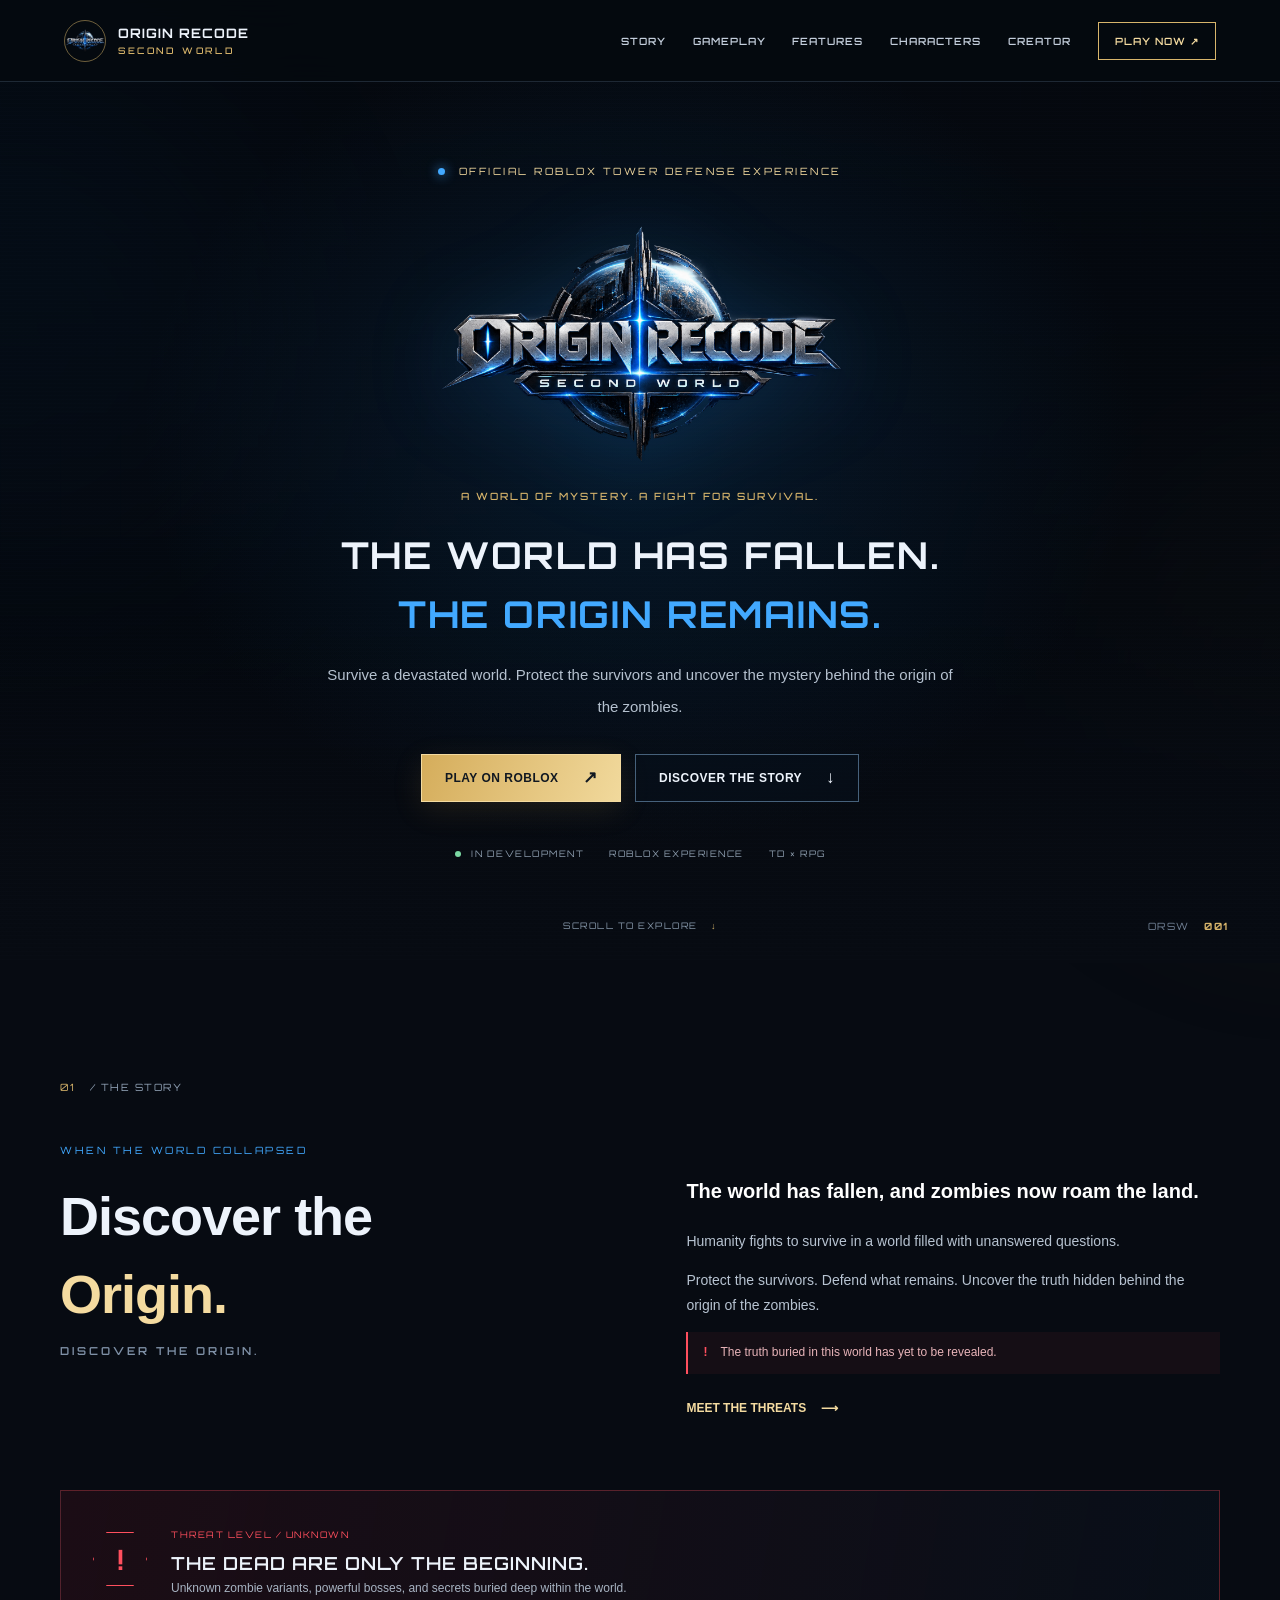
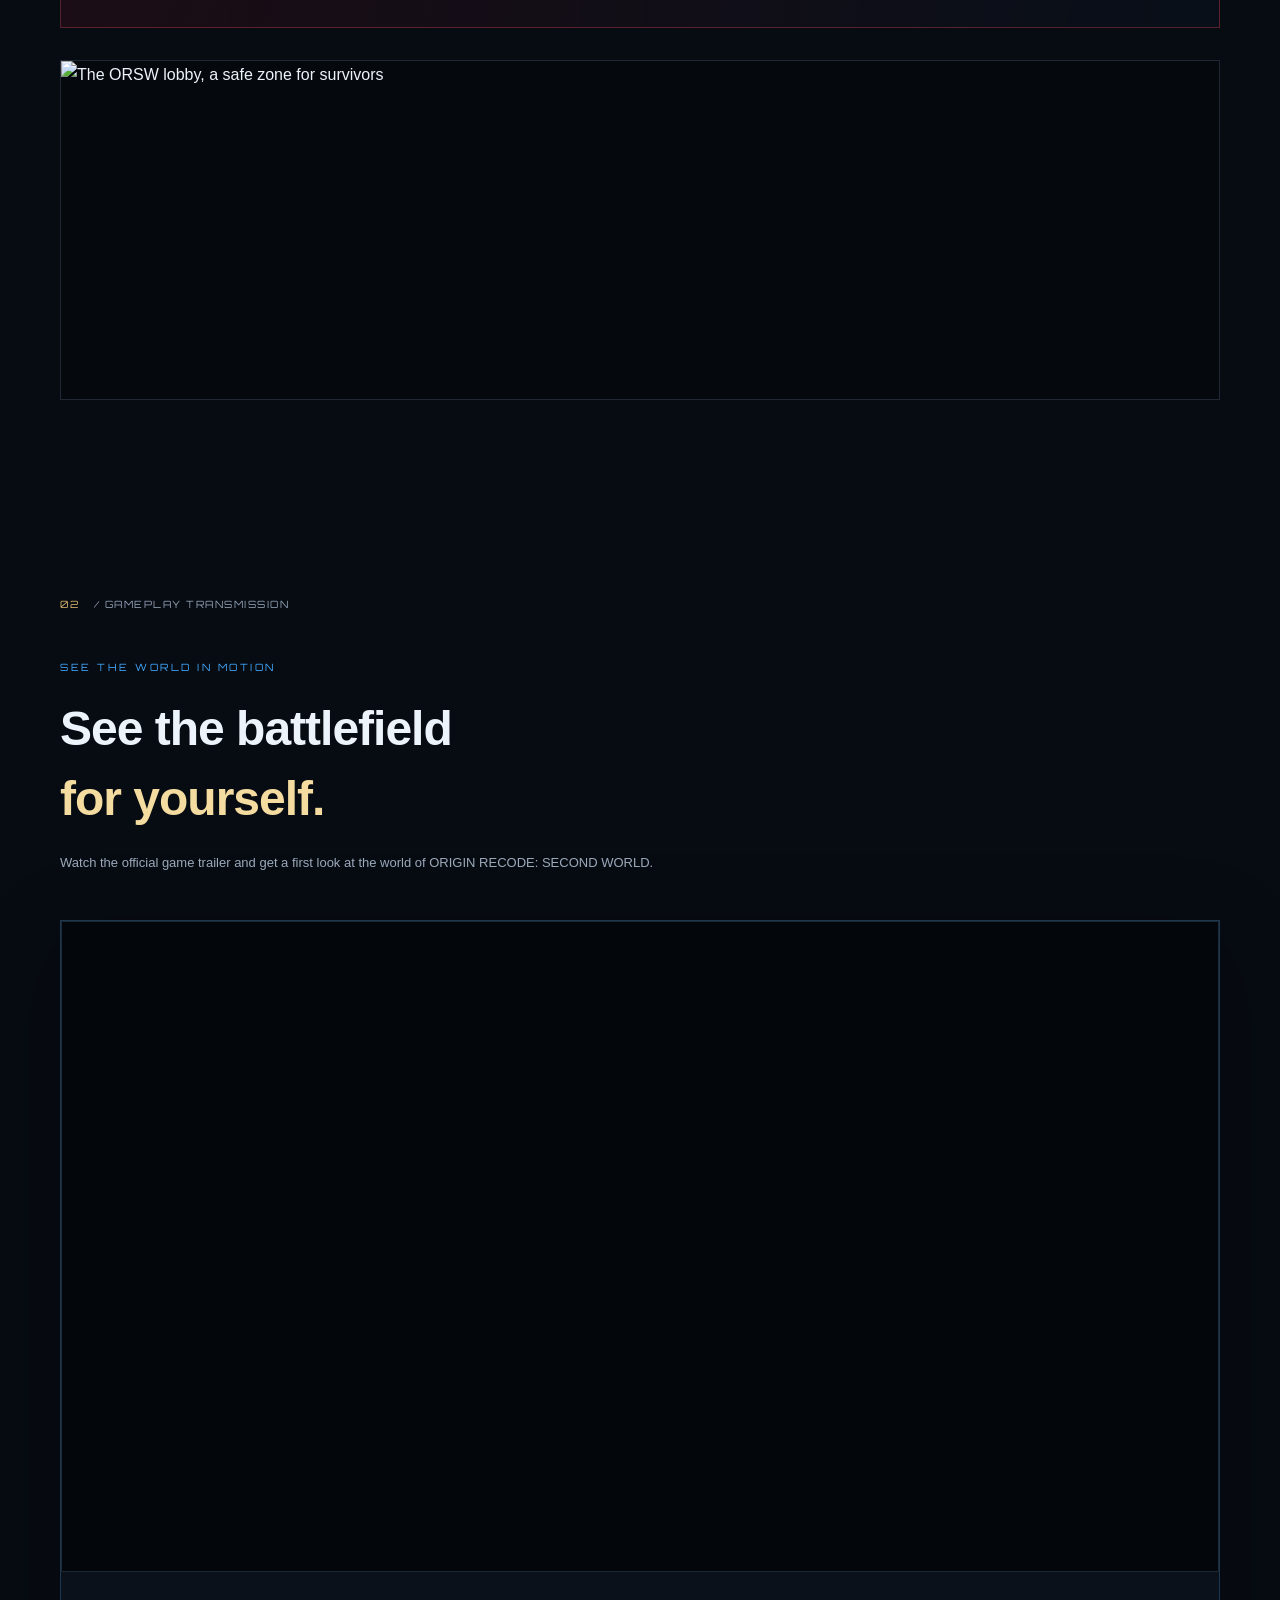
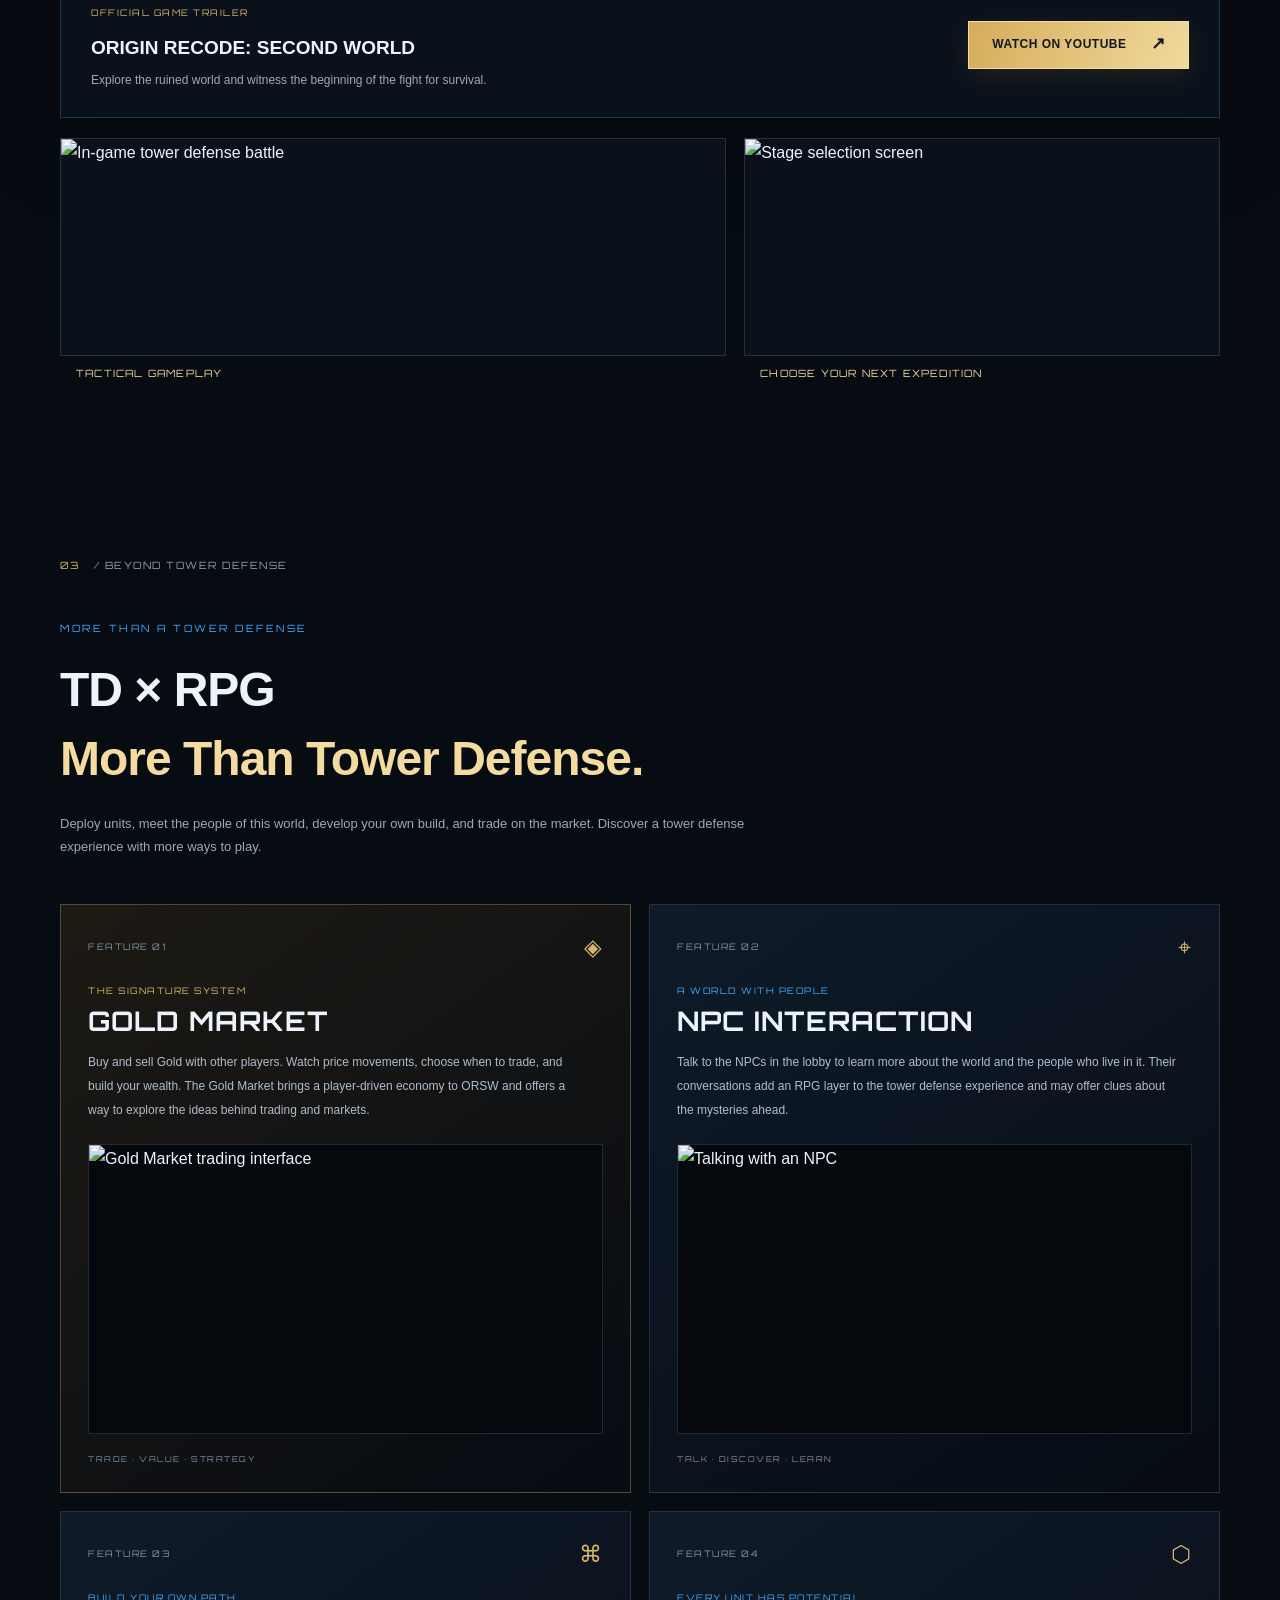
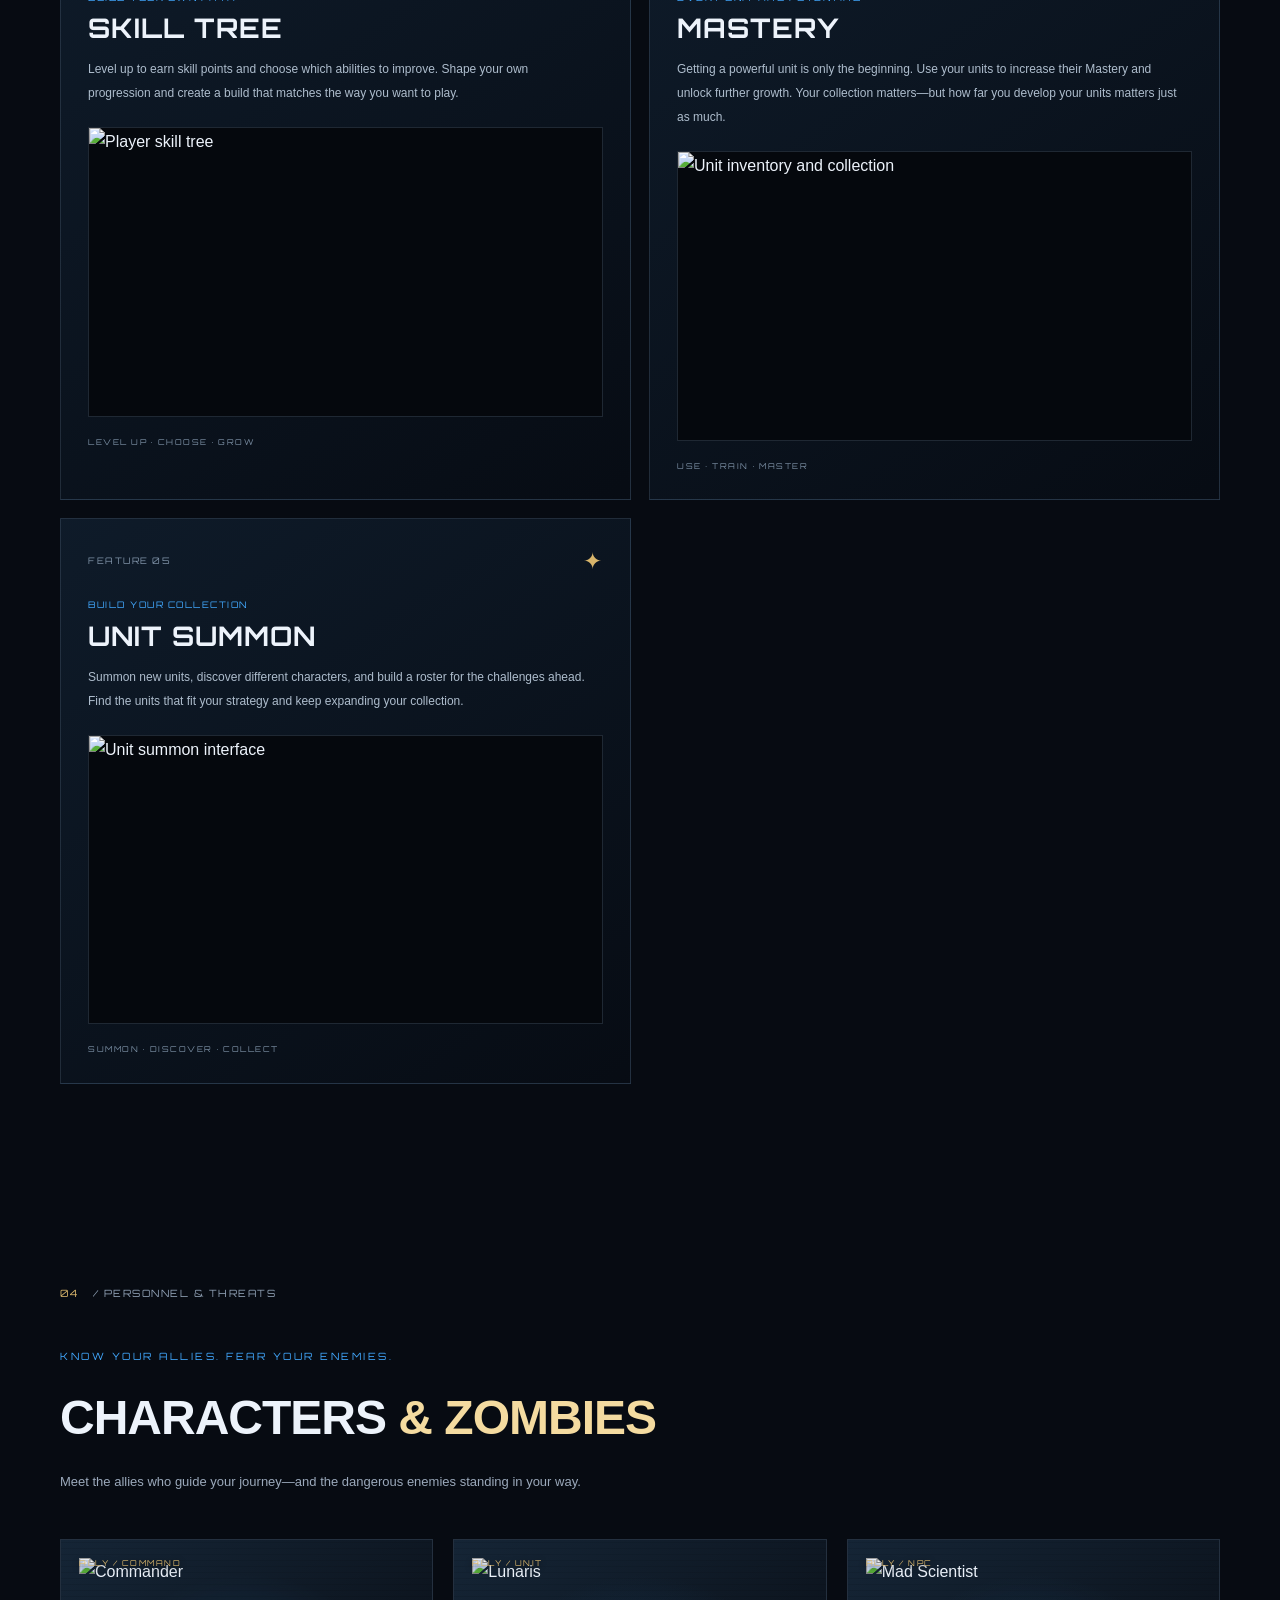
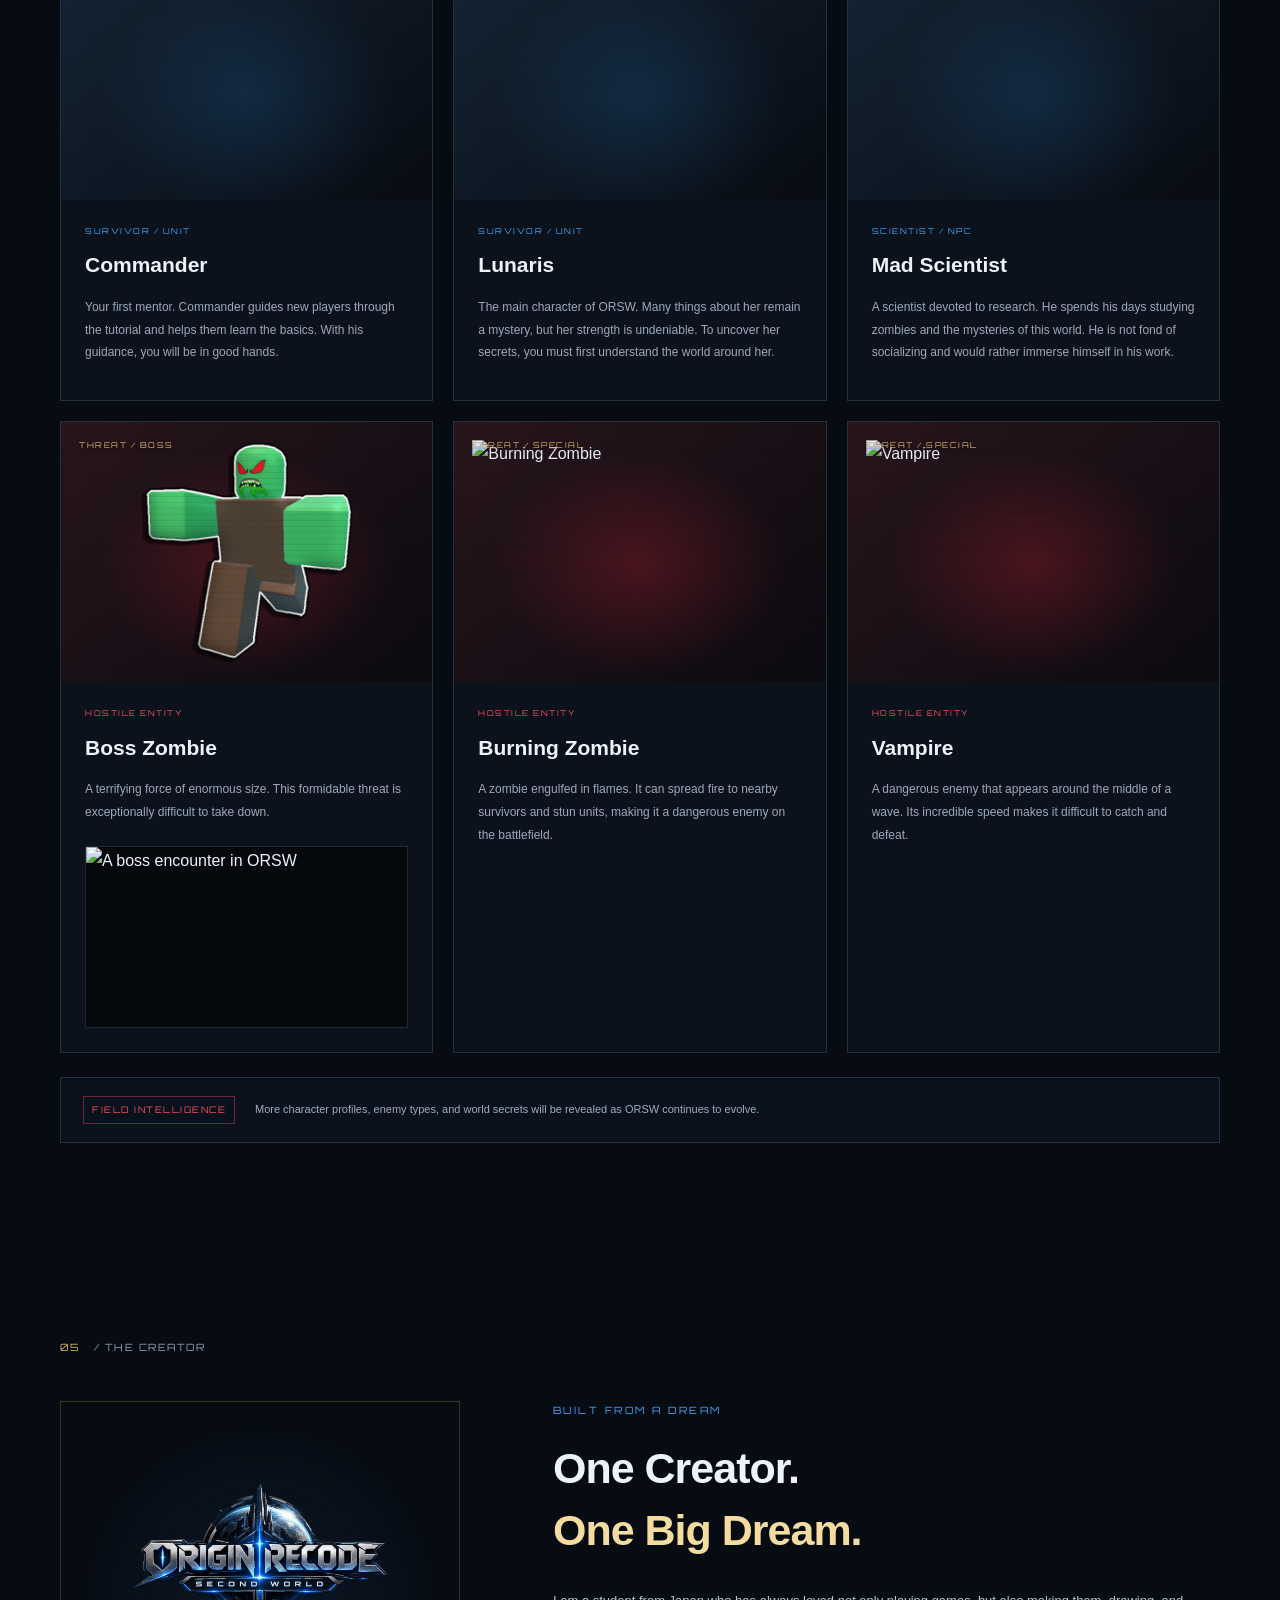
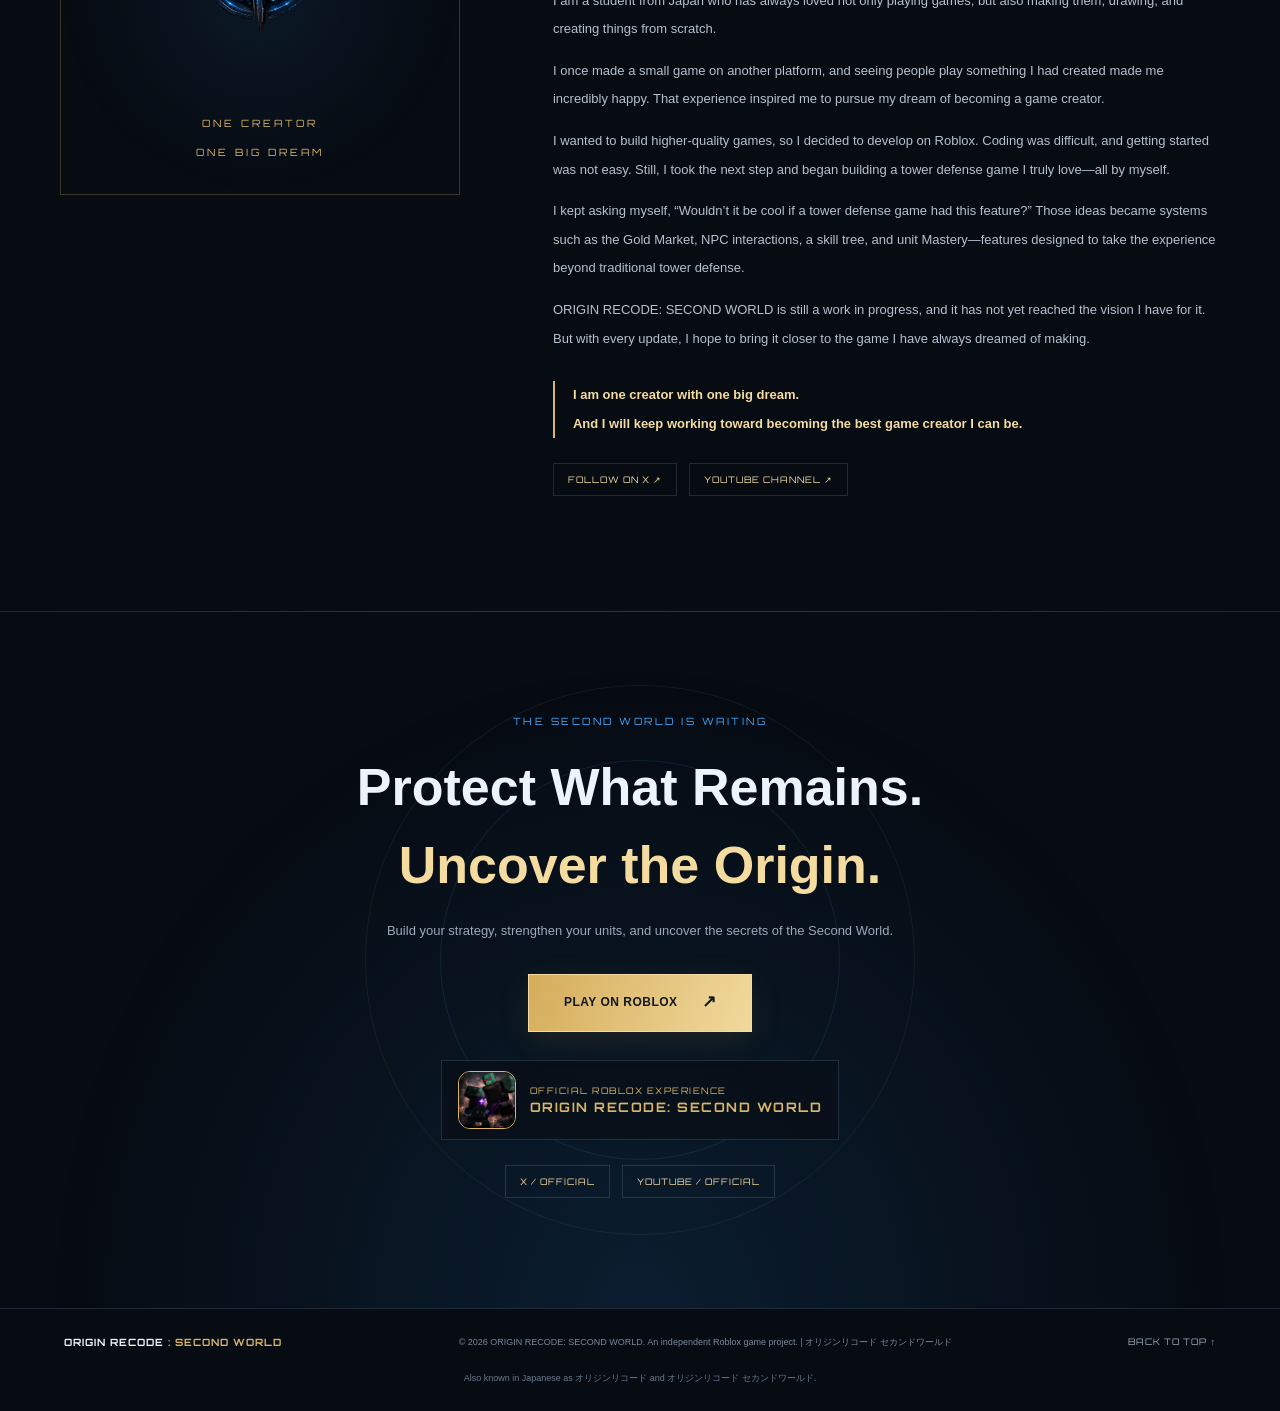
==== commit 8a54af5a: "Add files via upload" ====
--- a/index.html
+++ b/index.html
@@ -1,20 +1,20 @@
 <!DOCTYPE html>
-<html lang="ja">
+<html lang="en">
 <head>
   <meta charset="UTF-8">
   <meta name="viewport" content="width=device-width, initial-scale=1">
   <meta name="theme-color" content="#070b12">
-  <meta name="description" content="ORIGIN RECODE: SECOND WORLD（オリジンリコード セカンドワールド）公式サイト。荒廃した世界でゾンビと戦うRobloxタワーディフェンス。Gold Market、NPC、スキルツリー、マスタリーなど独自の機能を紹介。">
+  <meta name="description" content="Official website of ORIGIN RECODE: SECOND WORLD, a Roblox tower defense RPG. Explore the story, characters, zombies, Gold Market, NPCs, skill tree, and unit mastery. オリジンリコード セカンドワールド、OriginRecode、Origin Recode、OriginRecode SecondWorldのOfficial Website。">
   <meta name="keywords" content="OriginRecode, Origin Recode, OriginRecode SecondWorld, Origin Recode Second World, オリジンリコード, オリジンリコード セカンドワールド, オリジンレコード, Roblox, ロブロックス, タワーディフェンス">
   <meta property="og:type" content="website">
-  <meta property="og:title" content="ORIGIN RECODE: SECOND WORLD | 公式サイト">
-  <meta property="og:description" content="ゾンビの起源を知る。戦略と成長、そしてGold Market。Robloxタワーディフェンス ORIGIN RECODE: SECOND WORLD。">
+  <meta property="og:title" content="ORIGIN RECODE: SECOND WORLD | Official Website">
+  <meta property="og:description" content="Discover the origin of the zombies. Strategy, progression, and the Gold Market await in ORIGIN RECODE: SECOND WORLD on Roblox. オリジンリコード セカンドワールド公式サイト。">
   <meta property="og:image" content="https://originrecode.github.io/Origin-Recode-Second-World/assets/screenshots/main.png">
   <meta property="og:url" content="https://originrecode.github.io/Origin-Recode-Second-World/">
   <link rel="icon" type="image/png" sizes="512x512" href="./assets/favicon.png">
   <link rel="apple-touch-icon" href="./assets/favicon.png">
   <link rel="canonical" href="https://originrecode.github.io/Origin-Recode-Second-World/">
-  <title>ORIGIN RECODE: SECOND WORLD（オリジンリコード）公式サイト</title>
+  <title>ORIGIN RECODE: SECOND WORLD | Official Website</title>
   <link rel="preconnect" href="https://fonts.googleapis.com">
   <link rel="preconnect" href="https://fonts.gstatic.com" crossorigin>
   <link href="https://fonts.googleapis.com/css2?family=Orbitron:wght@400;500;600;700;800&family=Noto+Sans+JP:wght@300;400;500;600;700;800&display=swap" rel="stylesheet">
@@ -25,7 +25,7 @@
     "@type":"VideoGame",
     "name":"ORIGIN RECODE: SECOND WORLD",
     "alternateName":["Origin Recode","OriginRecode","OriginRecode SecondWorld","オリジンリコード","オリジンリコード セカンドワールド","オリジンレコード"],
-    "description":"荒廃した世界で生存者を守り、ゾンビの起源に隠された謎を解き明かすRobloxタワーディフェンスゲーム。Gold Market、NPC、スキルツリー、マスタリーなどの機能を備える。",
+    "description":"A Roblox tower defense RPG where you protect survivors and uncover the mystery behind the origin of the zombies. Features the Gold Market, NPC interactions, a skill tree, and unit mastery. オリジンリコード セカンドワールド。",
     "genre":["Tower Defense","Role-playing game"],
     "gamePlatform":"Roblox",
     "url":"https://originrecode.github.io/Origin-Recode-Second-World/",
@@ -36,81 +36,66 @@
 <body>
   <div class="ambient ambient-blue" aria-hidden="true"></div><div class="ambient ambient-gold" aria-hidden="true"></div><div class="grid-overlay" aria-hidden="true"></div>
   <header class="site-header">
-    <a class="brand" href="#home" aria-label="Origin Recode トップへ"><img src="assets/favicon.png" alt="" class="brand-icon"><span><b>ORIGIN RECODE</b><small>SECOND WORLD</small></span></a>
-    <button class="menu-toggle" aria-label="メニューを開く" aria-expanded="false"><span></span><span></span><span></span></button>
-    <nav class="navigation" aria-label="メインナビゲーション">
+    <a class="brand" href="#home" aria-label="Back to Origin Recode home"><img src="assets/favicon.png" alt="" class="brand-icon"><span><b>ORIGIN RECODE</b><small>SECOND WORLD</small></span></a>
+    <button class="menu-toggle" aria-label="Open menu" aria-expanded="false"><span></span><span></span><span></span></button>
+    <nav class="navigation" aria-label="Main navigation">
       <a href="#story">STORY</a><a href="#gameplay">GAMEPLAY</a><a href="#features">FEATURES</a><a href="#characters">CHARACTERS</a><a href="#creator">CREATOR</a><a class="nav-play" href="https://www.roblox.com/games/139711701269000/Origin-Recode-Second-World" target="_blank" rel="noopener noreferrer">PLAY NOW ↗</a>
     </nav>
   </header>
   <main>
     <section class="hero" id="home">
-      <div class="hero-noise" aria-hidden="true"></div><div class="hero-content">
+      <div class="hero-noise" aria-hidden="true"></div><img class="hero-backdrop-image" src="assets/screenshots/main.png" alt="" fetchpriority="high"><div class="hero-content">
         <p class="eyebrow"><span class="pulse"></span> OFFICIAL ROBLOX TOWER DEFENSE EXPERIENCE</p>
-        <img class="hero-logo" src="assets/orsw-logo.png" alt="ORIGIN RECODE: SECOND WORLD ロゴ">
-        <p class="hero-jp">オリジンリコード：セカンドワールド</p>
+        <img class="hero-logo" src="assets/orsw-logo.png" alt="ORIGIN RECODE: SECOND WORLD logo">
+        <p class="hero-jp">A WORLD OF MYSTERY. A FIGHT FOR SURVIVAL.</p>
         <h1>THE WORLD HAS FALLEN.<br><span>THE ORIGIN REMAINS.</span></h1>
-        <p class="hero-summary">荒廃した世界で生き残れ。生存者を守り、ゾンビの起源に隠された謎を解き明かせ。</p>
-        <div class="hero-actions"><a class="button button-primary" href="https://www.roblox.com/games/139711701269000/Origin-Recode-Second-World" target="_blank" rel="noopener noreferrer">ROBLOXでプレイ <b>↗</b></a><a class="button button-ghost" href="#story">世界の謎を知る <b>↓</b></a></div>
+        <p class="hero-summary">Survive a devastated world. Protect the survivors and uncover the mystery behind the origin of the zombies.</p>
+        <div class="hero-actions"><a class="button button-primary" href="https://www.roblox.com/games/139711701269000/Origin-Recode-Second-World" target="_blank" rel="noopener noreferrer">PLAY ON ROBLOX <b>↗</b></a><a class="button button-ghost" href="#story">DISCOVER THE STORY <b>↓</b></a></div>
         <div class="hero-meta"><span><i></i> IN DEVELOPMENT</span><span>ROBLOX EXPERIENCE</span><span>TD × RPG</span></div>
       </div><a class="scroll-cue" href="#story">SCROLL TO EXPLORE <span>↓</span></a><div class="hero-index">ORSW <b>001</b></div>
     </section>
 
     <section class="section story-section" id="story">
       <div class="section-label"><span>01</span> / THE STORY</div>
-      <div class="story-layout"><div><p class="overline">WHEN THE WORLD COLLAPSED</p><h2>ゾンビの<br><em>起源を知る。</em></h2><p class="english-title">DISCOVER THE ORIGIN.</p></div>
-      <div class="story-copy"><p class="lead">世界は荒廃し、ゾンビが地上を徘徊している。</p><p>人類は、数々の謎に満ちた世界で生き残りをかけて戦う。</p><p>生存者を守り、残されたものを守り抜き、ゾンビの起源に隠された謎を解き明かせ。</p><p class="story-warning"><span>!</span> この世界に隠された真実は、まだ明らかになっていない。</p><a class="text-link" href="#enemies">敵の脅威を知る <span>⟶</span></a></div></div>
-      <div class="story-banner"><div class="danger-mark">!</div><div><span>THREAT LEVEL / UNKNOWN</span><h3>THE DEAD ARE ONLY THE BEGINNING.</h3><p>未知のゾンビ、強大なボス、そして世界の奥底に眠る謎。</p></div></div>
+      <div class="story-layout"><div><p class="overline">WHEN THE WORLD COLLAPSED</p><h2>Discover the<br><em>Origin.</em></h2><p class="english-title">DISCOVER THE ORIGIN.</p></div>
+      <div class="story-copy"><p class="lead">The world has fallen, and zombies now roam the land.</p><p>Humanity fights to survive in a world filled with unanswered questions.</p><p>Protect the survivors. Defend what remains. Uncover the truth hidden behind the origin of the zombies.</p><p class="story-warning"><span>!</span> The truth buried in this world has yet to be revealed.</p><a class="text-link" href="#enemies">MEET THE THREATS <span>⟶</span></a></div></div>
+      <div class="story-banner"><div class="danger-mark">!</div><div><span>THREAT LEVEL / UNKNOWN</span><h3>THE DEAD ARE ONLY THE BEGINNING.</h3><p>Unknown zombie variants, powerful bosses, and secrets buried deep within the world.</p></div></div><img class="story-screenshot" src="assets/screenshots/lobby.png" alt="The ORSW lobby, a safe zone for survivors" loading="lazy">
     </section>
 
     <section class="section media-section" id="gameplay">
-      <div class="section-label"><span>02</span> / GAMEPLAY TRANSMISSION</div><div class="section-heading"><p class="overline">SEE THE WORLD IN MOTION</p><h2>戦場を、<em>その目で。</em></h2><p class="section-intro">ゲームプレイ映像やアップデート動画をチェック。動画を選んでサイトに埋め込むこともできます。</p></div>
-      <div class="video-panel"><div class="trailer-frame"><iframe src="https://www.youtube-nocookie.com/embed/vZh1YrL5yX0" title="ORIGIN RECODE: SECOND WORLD - Official Game Trailer" loading="lazy" referrerpolicy="strict-origin-when-cross-origin" allow="accelerometer; autoplay; clipboard-write; encrypted-media; gyroscope; picture-in-picture; web-share" allowfullscreen></iframe></div><div class="video-caption"><div><span class="gold-label">OFFICIAL GAME TRAILER</span><h3>ORIGIN RECODE: SECOND WORLD</h3><p>公式ゲームトレーラー。荒廃した世界と、戦いの始まりをその目で。</p></div><a class="button button-primary" href="https://youtu.be/vZh1YrL5yX0" target="_blank" rel="noopener noreferrer">YOUTUBEで見る <b>↗</b></a></div></div>
+      <div class="section-label"><span>02</span> / GAMEPLAY TRANSMISSION</div><div class="section-heading"><p class="overline">SEE THE WORLD IN MOTION</p><h2>See the battlefield<br><em>for yourself.</em></h2><p class="section-intro">Watch the official game trailer and get a first look at the world of ORIGIN RECODE: SECOND WORLD.</p></div>
+      <div class="video-panel"><div class="trailer-frame"><iframe src="https://www.youtube-nocookie.com/embed/vZh1YrL5yX0" title="ORIGIN RECODE: SECOND WORLD - Official Game Trailer" loading="lazy" referrerpolicy="strict-origin-when-cross-origin" allow="accelerometer; autoplay; clipboard-write; encrypted-media; gyroscope; picture-in-picture; web-share" allowfullscreen></iframe></div><div class="video-caption"><div><span class="gold-label">OFFICIAL GAME TRAILER</span><h3>ORIGIN RECODE: SECOND WORLD</h3><p>Explore the ruined world and witness the beginning of the fight for survival.</p></div><a class="button button-primary" href="https://youtu.be/vZh1YrL5yX0" target="_blank" rel="noopener noreferrer">WATCH ON YOUTUBE <b>↗</b></a></div></div>
+      <div class="gameplay-preview"><figure><img src="assets/screenshots/game.png" alt="In-game tower defense battle" loading="lazy"><figcaption>TACTICAL GAMEPLAY</figcaption></figure><figure><img src="assets/screenshots/stage.png" alt="Stage selection screen" loading="lazy"><figcaption>CHOOSE YOUR NEXT EXPEDITION</figcaption></figure></div>
     </section>
 
     <section class="section features-section" id="features">
-      <div class="section-label"><span>03</span> / BEYOND TOWER DEFENSE</div><div class="section-heading"><p class="overline">MORE THAN A TOWER DEFENSE</p><h2>TD × RPG<br><em>遊び方は、ひとつじゃない。</em></h2><p class="section-intro">ユニットを配置して戦うだけではない。交流し、学び、育て、マーケットで取引する。ORSWならではの体験へ。</p></div>
+      <div class="section-label"><span>03</span> / BEYOND TOWER DEFENSE</div><div class="section-heading"><p class="overline">MORE THAN A TOWER DEFENSE</p><h2>TD × RPG<br><em>More Than Tower Defense.</em></h2><p class="section-intro">Deploy units, meet the people of this world, develop your own build, and trade on the market. Discover a tower defense experience with more ways to play.</p></div>
       <div class="feature-grid">
-        <article class="feature-card gold-feature"><div class="feature-top"><span>FEATURE 01</span><span class="feature-icon">◈</span></div><p class="feature-kicker">THE SIGNATURE SYSTEM</p><h3>GOLD MARKET</h3><h4>ゴールドマーケット</h4><p>ゴールドをプレイヤー同士で売買。価格の変動を見極め、買い取り、販売し、資産を増やそう。ゲーム内通貨を通して、取引や市場の考え方を学べるORSWの目玉機能。</p><div class="feature-tag">TRADE · VALUE · STRATEGY</div><div class="feature-art market-art"><span class="coin coin-one">G</span><span class="coin coin-two">G</span><span class="chart-line">↗</span><small>MARKET / LIVE YOUR STRATEGY</small></div></article>
-        <article class="feature-card"><div class="feature-top"><span>FEATURE 02</span><span class="feature-icon">⌖</span></div><p class="feature-kicker">A WORLD WITH PEOPLE</p><h3>NPC INTERACTION</h3><h4>NPCとの交流</h4><p>ロビーにいるNPCに話しかけ、新しい情報や知識を得よう。世界の住人との会話が、タワーディフェンスの枠を超えた冒険につながる。</p><div class="feature-tag">TALK · DISCOVER · LEARN</div><div class="feature-art npc-art"><span class="npc-silhouette">♟</span><small>WHO KNOWS THE TRUTH?</small></div></article>
-        <article class="feature-card"><div class="feature-top"><span>FEATURE 03</span><span class="feature-icon">⌘</span></div><p class="feature-kicker">BUILD YOUR OWN PATH</p><h3>SKILL TREE</h3><h4>スキルツリー</h4><p>プレイヤーレベルを上げてスキルポイントを獲得。どの能力を伸ばすかはあなた次第。自分だけの成長ルートを選ぼう。</p><div class="feature-tag">LEVEL UP · CHOOSE · GROW</div><div class="feature-art skill-art"><span class="skill-node">✦</span><span class="skill-branch">╱　│　╲</span><span class="skill-nodes">◇　◇　◇</span><small>YOUR PATH. YOUR POWER.</small></div></article>
-        <article class="feature-card"><div class="feature-top"><span>FEATURE 04</span><span class="feature-icon">⬡</span></div><p class="feature-kicker">EVERY UNIT HAS POTENTIAL</p><h3>MASTERY</h3><h4>ユニットマスタリー</h4><p>強いユニットを手に入れて終わりではない。使い込んでマスタリーを上げ、さらなる強化を目指そう。ユニットを育てるのも、あなた自身を育てるのも、あなた次第。</p><div class="feature-tag">USE · TRAIN · MASTER</div><div class="feature-art mastery-art"><span>LV.</span><b>MAXIMIZE POTENTIAL</b><div class="progress-bar"><i></i></div><small>MASTERY PROGRESS</small></div></article>
+        <article class="feature-card gold-feature"><div class="feature-top"><span>FEATURE 01</span><span class="feature-icon">◈</span></div><p class="feature-kicker">THE SIGNATURE SYSTEM</p><h3>GOLD MARKET</h3><p>Buy and sell Gold with other players. Watch price movements, choose when to trade, and build your wealth. The Gold Market brings a player-driven economy to ORSW and offers a way to explore the ideas behind trading and markets.</p><img class="feature-image" src="assets/screenshots/goldmarket.png" alt="Gold Market trading interface" loading="lazy"><div class="feature-tag">TRADE · VALUE · STRATEGY</div></article>
+        <article class="feature-card"><div class="feature-top"><span>FEATURE 02</span><span class="feature-icon">⌖</span></div><p class="feature-kicker">A WORLD WITH PEOPLE</p><h3>NPC INTERACTION</h3><p>Talk to the NPCs in the lobby to learn more about the world and the people who live in it. Their conversations add an RPG layer to the tower defense experience and may offer clues about the mysteries ahead.</p><img class="feature-image" src="assets/screenshots/npc.png" alt="Talking with an NPC" loading="lazy"><div class="feature-tag">TALK · DISCOVER · LEARN</div></article>
+        <article class="feature-card"><div class="feature-top"><span>FEATURE 03</span><span class="feature-icon">⌘</span></div><p class="feature-kicker">BUILD YOUR OWN PATH</p><h3>SKILL TREE</h3><p>Level up to earn skill points and choose which abilities to improve. Shape your own progression and create a build that matches the way you want to play.</p><img class="feature-image" src="assets/screenshots/skilltree.png" alt="Player skill tree" loading="lazy"><div class="feature-tag">LEVEL UP · CHOOSE · GROW</div></article>
+        <article class="feature-card"><div class="feature-top"><span>FEATURE 04</span><span class="feature-icon">⬡</span></div><p class="feature-kicker">EVERY UNIT HAS POTENTIAL</p><h3>MASTERY</h3><p>Getting a powerful unit is only the beginning. Use your units to increase their Mastery and unlock further growth. Your collection matters—but how far you develop your units matters just as much.</p><img class="feature-image" src="assets/screenshots/inventory.png" alt="Unit inventory and collection" loading="lazy"><div class="feature-tag">USE · TRAIN · MASTER</div></article>
+        <article class="feature-card"><div class="feature-top"><span>FEATURE 05</span><span class="feature-icon">✦</span></div><p class="feature-kicker">BUILD YOUR COLLECTION</p><h3>UNIT SUMMON</h3><p>Summon new units, discover different characters, and build a roster for the challenges ahead. Find the units that fit your strategy and keep expanding your collection.</p><img class="feature-image" src="assets/screenshots/summon.png" alt="Unit summon interface" loading="lazy"><div class="feature-tag">SUMMON · DISCOVER · COLLECT</div></article>
       </div>
     </section>
 
-    <section class="section gallery-section" id="screenshots">
-      <div class="section-label"><span>04</span> / FIELD RECORDS</div><div class="section-heading"><p class="overline">CAPTURED FROM THE SECOND WORLD</p><h2>WORLD <em>GALLERY</em></h2><p class="section-intro">ロビー、戦闘、マーケット、キャラクター。ゲーム内のスクリーンショットをここに掲載していきます。</p></div>
-      <div class="gallery-grid">
-        <div class="gallery-card gallery-large"><a class="gallery-image-link" href="assets/screenshots/main.png" target="_blank" rel="noopener noreferrer"><img class="gallery-image main-image" src="assets/screenshots/main.png" alt="ORIGIN RECODE: SECOND WORLD メインビジュアル" loading="lazy"></a><p>ORIGIN RECODE <span>01 / MAIN VISUAL</span></p></div>
-        <div class="gallery-card"><a class="gallery-image-link" href="assets/screenshots/lobby.png" target="_blank" rel="noopener noreferrer"><img class="gallery-image" src="assets/screenshots/lobby.png" alt="ゲームロビー" loading="lazy"></a><p>THE LAST SAFE ZONE <span>02 / LOBBY</span></p></div>
-        <div class="gallery-card"><a class="gallery-image-link" href="assets/screenshots/game.png" target="_blank" rel="noopener noreferrer"><img class="gallery-image" src="assets/screenshots/game.png" alt="ゲームプレイ画面" loading="lazy"></a><p>TACTICAL BATTLE <span>03 / GAMEPLAY</span></p></div>
-        <div class="gallery-card"><a class="gallery-image-link" href="assets/screenshots/boss.png" target="_blank" rel="noopener noreferrer"><img class="gallery-image" src="assets/screenshots/boss.png" alt="ボスとの戦闘" loading="lazy"></a><p>BOSS ENCOUNTER <span>04 / THREAT</span></p></div>
-        <div class="gallery-card"><a class="gallery-image-link" href="assets/screenshots/goldmarket.png" target="_blank" rel="noopener noreferrer"><img class="gallery-image" src="assets/screenshots/goldmarket.png" alt="Gold Market" loading="lazy"></a><p>GOLD MARKET <span>05 / ECONOMY</span></p></div>
-        <div class="gallery-card"><a class="gallery-image-link" href="assets/screenshots/gameicon.png" target="_blank" rel="noopener noreferrer"><img class="gallery-image game-icon-image" src="assets/screenshots/gameicon.png" alt="Robloxで使用しているゲームアイコン" loading="lazy"></a><p>OFFICIAL GAME ICON <span>06 / ROBLOX</span></p></div>
-        <div class="gallery-card"><a class="gallery-image-link" href="assets/screenshots/inventory.png" target="_blank" rel="noopener noreferrer"><img class="gallery-image" src="assets/screenshots/inventory.png" alt="インベントリ" loading="lazy"></a><p>INVENTORY <span>07 / COLLECTION</span></p></div>
-        <div class="gallery-card"><a class="gallery-image-link" href="assets/screenshots/npc.png" target="_blank" rel="noopener noreferrer"><img class="gallery-image" src="assets/screenshots/npc.png" alt="NPCとの会話" loading="lazy"></a><p>NPC INTERACTION <span>08 / STORY</span></p></div>
-        <div class="gallery-card"><a class="gallery-image-link" href="assets/screenshots/skilltree.png" target="_blank" rel="noopener noreferrer"><img class="gallery-image" src="assets/screenshots/skilltree.png" alt="スキルツリー" loading="lazy"></a><p>SKILL TREE <span>09 / PROGRESSION</span></p></div>
-        <div class="gallery-card"><a class="gallery-image-link" href="assets/screenshots/stage.png" target="_blank" rel="noopener noreferrer"><img class="gallery-image" src="assets/screenshots/stage.png" alt="ステージ選択画面" loading="lazy"></a><p>STAGE SELECT <span>10 / EXPEDITION</span></p></div>
-        <div class="gallery-card"><a class="gallery-image-link" href="assets/screenshots/summon.png" target="_blank" rel="noopener noreferrer"><img class="gallery-image" src="assets/screenshots/summon.png" alt="ユニット召喚画面" loading="lazy"></a><p>UNIT SUMMON <span>11 / RECRUITMENT</span></p></div>
-      </div><p class="small-note">※ 画像を指定のファイル名で assets/screenshots/ に追加すると、ここに表示されます。</p>
+    <section class="section characters-section" id="characters">
+      <div class="section-label"><span>04</span> / PERSONNEL & THREATS</div><div class="section-heading"><p class="overline">KNOW YOUR ALLIES. FEAR YOUR ENEMIES.</p><h2>CHARACTERS <em>& ZOMBIES</em></h2><p class="section-intro">Meet the allies who guide your journey—and the dangerous enemies standing in your way.</p></div>
+      <div class="character-grid character-grid-six">
+        <article class="character-card"><div class="character-portrait"><img src="assets/characters/Commander.png" alt="Commander" loading="lazy"><span>ALLY / COMMAND</span></div><div class="character-info"><div class="character-type">SURVIVOR / UNIT</div><h3>Commander</h3><p>Your first mentor. Commander guides new players through the tutorial and helps them learn the basics. With his guidance, you will be in good hands.</p></div></article>
+        <article class="character-card"><div class="character-portrait"><img src="assets/characters/Lunaris.png" alt="Lunaris" loading="lazy"><span>ALLY / UNIT</span></div><div class="character-info"><div class="character-type">SURVIVOR / UNIT</div><h3>Lunaris</h3><p>The main character of ORSW. Many things about her remain a mystery, but her strength is undeniable. To uncover her secrets, you must first understand the world around her.</p></div></article>
+        <article class="character-card"><div class="character-portrait"><img src="assets/characters/MadScientist.png" alt="Mad Scientist" loading="lazy"><span>ALLY / NPC</span></div><div class="character-info"><div class="character-type">SCIENTIST / NPC</div><h3>Mad Scientist</h3><p>A scientist devoted to research. He spends his days studying zombies and the mysteries of this world. He is not fond of socializing and would rather immerse himself in his work.</p></div></article>
+        <article class="character-card danger-card" id="enemies"><div class="character-portrait zombie"><img src="assets/characters/BossZombie.png" alt="Boss Zombie" loading="lazy"><span>THREAT / BOSS</span></div><div class="character-info"><div class="character-type red-type">HOSTILE ENTITY</div><h3>Boss Zombie</h3><p>A terrifying force of enormous size. This formidable threat is exceptionally difficult to take down.</p><img class="feature-image" src="assets/screenshots/boss.png" alt="A boss encounter in ORSW" loading="lazy"></div></article>
+        <article class="character-card danger-card"><div class="character-portrait zombie"><img src="assets/characters/BurningZombie.png" alt="Burning Zombie" loading="lazy"><span>THREAT / SPECIAL</span></div><div class="character-info"><div class="character-type red-type">HOSTILE ENTITY</div><h3>Burning Zombie</h3><p>A zombie engulfed in flames. It can spread fire to nearby survivors and stun units, making it a dangerous enemy on the battlefield.</p></div></article>
+        <article class="character-card danger-card"><div class="character-portrait zombie"><img src="assets/characters/Vampire.png" alt="Vampire" loading="lazy"><span>THREAT / SPECIAL</span></div><div class="character-info"><div class="character-type red-type">HOSTILE ENTITY</div><h3>Vampire</h3><p>A dangerous enemy that appears around the middle of a wave. Its incredible speed makes it difficult to catch and defeat.</p></div></article>
+      </div><div class="character-note"><span>FIELD INTELLIGENCE</span><p>More character profiles, enemy types, and world secrets will be revealed as ORSW continues to evolve.</p></div>
     </section>
 
-    <section class="section characters-section" id="characters">
-      <div class="section-label"><span>05</span> / PERSONNEL & THREATS</div><div class="section-heading"><p class="overline">KNOW YOUR ALLIES. FEAR YOUR ENEMIES.</p><h2>CHARACTERS <em>& ZOMBIES</em></h2><p class="section-intro">個性豊かなユニット、謎に包まれたゾンビ、そして強大なボス。各キャラクターの物語と能力を紹介する図鑑へ。</p></div>
-      <div class="character-grid character-grid-six">
-        <article class="character-card"><div class="character-portrait"><img src="assets/characters/Commander.png" alt="Commander" loading="lazy"><span>ALLY / COMMAND</span></div><div class="character-info"><div class="character-type">SURVIVOR / UNIT</div><h3>Commander</h3><p>生存者たちを導く司令官。</p></div></article>
-        <article class="character-card"><div class="character-portrait"><img src="assets/characters/Lunaris.png" alt="Lunaris" loading="lazy"><span>ALLY / UNIT</span></div><div class="character-info"><div class="character-type">SURVIVOR / UNIT</div><h3>Lunaris</h3><p>戦場を共にするユニット。</p></div></article>
-        <article class="character-card"><div class="character-portrait"><img src="assets/characters/MadScientist.png" alt="Mad Scientist" loading="lazy"><span>ALLY / NPC</span></div><div class="character-info"><div class="character-type">SCIENTIST / NPC</div><h3>Mad Scientist</h3><p>ゾンビの謎に関わる科学者。</p></div></article>
-        <article class="character-card danger-card" id="enemies"><div class="character-portrait zombie"><img src="assets/characters/BossZombie.png" alt="Boss Zombie" loading="lazy"><span>THREAT / BOSS</span></div><div class="character-info"><div class="character-type red-type">HOSTILE ENTITY</div><h3>Boss Zombie</h3><p>生存者たちの前に立ちはだかる強大な脅威。</p></div></article>
-        <article class="character-card danger-card"><div class="character-portrait zombie"><img src="assets/characters/BurningZombie.png" alt="Burning Zombie" loading="lazy"><span>THREAT / SPECIAL</span></div><div class="character-info"><div class="character-type red-type">HOSTILE ENTITY</div><h3>Burning Zombie</h3><p>炎をまとった危険なゾンビ。</p></div></article>
-        <article class="character-card danger-card"><div class="character-portrait zombie"><img src="assets/characters/Vampire.png" alt="Vampire" loading="lazy"><span>THREAT / SPECIAL</span></div><div class="character-info"><div class="character-type red-type">HOSTILE ENTITY</div><h3>Vampire</h3><p>通常のゾンビとは異なる能力を持つ脅威。</p></div></article>
-      </div><div class="character-note"><span>PERSONNEL FILES</span><p>キャラクターの画像を assets/characters/ に追加すると表示されます。詳しいステータスや設定は、情報が確定した後に追加できます。</p></div>
-    </section>
+    <section class="section creator-section" id="creator"><div class="section-label"><span>05</span> / THE CREATOR</div><div class="creator-layout"><div class="creator-emblem"><img src="assets/favicon.png" alt="Origin Recode emblem"><span>ONE CREATOR<br>ONE BIG DREAM</span></div><div class="creator-copy"><p class="overline">BUILT FROM A DREAM</p><h2>One Creator.<br><em>One Big Dream.</em></h2><p>I am a student from Japan who has always loved not only playing games, but also making them, drawing, and creating things from scratch.</p><p>I once made a small game on another platform, and seeing people play something I had created made me incredibly happy. That experience inspired me to pursue my dream of becoming a game creator.</p><p>I wanted to build higher-quality games, so I decided to develop on Roblox. Coding was difficult, and getting started was not easy. Still, I took the next step and began building a tower defense game I truly love—all by myself.</p><p>I kept asking myself, “Wouldn’t it be cool if a tower defense game had this feature?” Those ideas became systems such as the Gold Market, NPC interactions, a skill tree, and unit Mastery—features designed to take the experience beyond traditional tower defense.</p><p>ORIGIN RECODE: SECOND WORLD is still a work in progress, and it has not yet reached the vision I have for it. But with every update, I hope to bring it closer to the game I have always dreamed of making.</p><p class="creator-final">I am one creator with one big dream.<br>And I will keep working toward becoming the best game creator I can be.</p><div class="social-links"><a href="https://x.com/OriginRecode" target="_blank" rel="noopener noreferrer">FOLLOW ON X ↗</a><a href="https://www.youtube.com/@OriginRecode_SecondWorld" target="_blank" rel="noopener noreferrer">YOUTUBE CHANNEL ↗</a></div></div></div></section>
 
-    <section class="section creator-section" id="creator"><div class="section-label"><span>06</span> / THE CREATOR</div><div class="creator-layout"><div class="creator-emblem"><img src="assets/favicon.png" alt="Origin Recode emblem"><span>ONE CREATOR<br>ONE BIG DREAM</span></div><div class="creator-copy"><p class="overline">BUILT FROM A DREAM</p><h2>一人のクリエイター。<br><em>大きな夢。</em></h2><p>私は日本人の学生で、昔からゲームを遊ぶことだけでなく、ゲームを作ること、絵を描くこと、何かを創造することが大好きでした。</p><p>ある日、別のプラットフォームで小さなゲームを制作しました。自分の作品をプレイヤーたちに遊んでもらえたことが、本当にうれしかった。その経験が、ゲームクリエイターになる夢を決めるきっかけになりました。</p><p>もっと高いクオリティのゲームを作りたい。そう思ってRobloxでの開発を決意しました。コードを書くことは難しく、簡単な道ではありませんでした。それでも新しい段階へ進むため、大好きなタワーディフェンスゲームを一人で作り始めました。</p><p>「こんな機能があったら面白いんじゃないか？」——そのアイデアを形にし、Gold MarketやNPCとの交流、スキルツリー、マスタリーなど、タワーディフェンスの枠を超えた仕組みを加えています。</p><p>ORIGIN RECODE: SECOND WORLDは、まだ完成ではありません。理想には遠く及ばない部分もあります。それでもアップデートを重ね、自分の夢をかなえる理想のゲームへと近づけていきます。</p><p class="creator-final">私は一人のクリエイター。<br>そして、最高のゲームクリエイターを目指しています。</p><div class="social-links"><a href="https://x.com/OriginRecode" target="_blank" rel="noopener noreferrer">FOLLOW ON X ↗</a><a href="https://www.youtube.com/@OriginRecode_SecondWorld" target="_blank" rel="noopener noreferrer">YOUTUBE CHANNEL ↗</a></div></div></div></section>
-
-    <section class="play-section" id="play"><div class="play-orbit orbit-one"></div><div class="play-orbit orbit-two"></div><div class="play-content"><p class="overline">THE SECOND WORLD IS WAITING</p><h2>守り抜け。<br><em>起源を解き明かせ。</em></h2><p>戦略を組み立て、ユニットを育て、この世界の謎へ挑もう。</p><a class="button button-primary button-large" href="https://www.roblox.com/games/139711701269000/Origin-Recode-Second-World" target="_blank" rel="noopener noreferrer">ROBLOXでプレイ <b>↗</b></a><div class="final-socials"><a href="https://x.com/OriginRecode" target="_blank" rel="noopener noreferrer">X / OFFICIAL</a><a href="https://www.youtube.com/@OriginRecode_SecondWorld" target="_blank" rel="noopener noreferrer">YOUTUBE / OFFICIAL</a></div></div></section>
+    <section class="play-section" id="play"><div class="play-orbit orbit-one"></div><div class="play-orbit orbit-two"></div><div class="play-content"><p class="overline">THE SECOND WORLD IS WAITING</p><h2>Protect What Remains.<br><em>Uncover the Origin.</em></h2><p>Build your strategy, strengthen your units, and uncover the secrets of the Second World.</p><a class="button button-primary button-large" href="https://www.roblox.com/games/139711701269000/Origin-Recode-Second-World" target="_blank" rel="noopener noreferrer">PLAY ON ROBLOX <b>↗</b></a><a class="game-icon-badge" href="https://www.roblox.com/games/139711701269000/Origin-Recode-Second-World" target="_blank" rel="noopener noreferrer"><img src="assets/screenshots/gameicon.png" alt="ORSW Roblox game icon" loading="lazy"><span>OFFICIAL ROBLOX EXPERIENCE<strong>ORIGIN RECODE: SECOND WORLD</strong></span></a><div class="final-socials"><a href="https://x.com/OriginRecode" target="_blank" rel="noopener noreferrer">X / OFFICIAL</a><a href="https://www.youtube.com/@OriginRecode_SecondWorld" target="_blank" rel="noopener noreferrer">YOUTUBE / OFFICIAL</a></div></div></section>
   </main>
-  <footer class="site-footer"><a class="footer-brand" href="#home">ORIGIN RECODE <span>: SECOND WORLD</span></a><p>© <span id="year"></span> ORIGIN RECODE: SECOND WORLD. An independent Roblox game project.</p><a class="back-top" href="#home">BACK TO TOP ↑</a></footer>
+  <footer class="site-footer"><p class="search-aliases">Also known in Japanese as オリジンリコード and オリジンリコード セカンドワールド.</p><a class="footer-brand" href="#home">ORIGIN RECODE <span>: SECOND WORLD</span></a><p>© <span id="year"></span> ORIGIN RECODE: SECOND WORLD. An independent Roblox game project. | オリジンリコード セカンドワールド</p><a class="back-top" href="#home">BACK TO TOP ↑</a></footer>
   <script src="script.js"></script>
 </body>
 </html>
--- a/style.css
+++ b/style.css
@@ -18,3 +18,30 @@
 .character-portrait:before{z-index:2;pointer-events:none}
 @media(max-width:900px){.character-grid-six{grid-template-columns:repeat(2,minmax(0,1fr))}}
 @media(max-width:720px){.gallery-large .gallery-image-link,.gallery-large .gallery-image.main-image{min-height:230px;aspect-ratio:16/9}.character-grid-six{grid-template-columns:1fr}}
+
+/* Final content layout: real screenshots are shown in their relevant sections. */
+:root{--body:Arial,Helvetica,sans-serif}
+.hero{background-image:linear-gradient(180deg,rgba(4,8,14,.68),rgba(4,8,14,.88) 65%,var(--bg)),url('assets/screenshots/main.png');background-size:cover;background-position:center}
+.hero-backdrop-image{display:none}
+.hero-jp{font:500 10px var(--display);letter-spacing:2px;color:var(--gold);margin:0 0 24px}
+.feature-card{min-height:0;padding-bottom:26px}
+.feature-image{display:block;position:relative;z-index:3;width:100%;height:auto;max-height:290px;aspect-ratio:16/9;object-fit:cover;margin:22px 0 0;border:1px solid var(--line);background:#05080d}
+.feature-art{display:none}
+.feature-tag{margin-top:18px}
+.story-screenshot{display:block;width:100%;max-height:340px;aspect-ratio:16/7;object-fit:cover;border:1px solid var(--line);margin-top:32px;background:#05080d}
+.gameplay-preview{display:grid;grid-template-columns:1.4fr 1fr;gap:18px;margin-top:20px}
+.gameplay-preview figure{margin:0;min-width:0;border:1px solid var(--line);background:#0a111b}
+.gameplay-preview img{display:block;width:100%;height:100%;min-height:180px;max-height:330px;object-fit:cover}
+.gameplay-preview figcaption{padding:12px 15px;font:10px var(--display);letter-spacing:1.2px;color:var(--gold2)}
+.character-portrait img{object-fit:contain}
+.character-portrait.zombie img{object-fit:contain}
+.character-info p{min-height:0;line-height:1.9}
+.character-card{height:100%}
+.character-portrait{background-color:#09111c}
+.character-portrait.zombie{background-color:#170d12}
+.game-icon-badge{display:flex;align-items:center;gap:14px;margin:28px auto 0;width:max-content;max-width:100%;text-align:left;border:1px solid var(--line);padding:10px 16px;background:rgba(8,15,24,.82)}
+.game-icon-badge img{width:58px;height:58px;object-fit:cover;border-radius:12px;border:1px solid var(--gold)}
+.game-icon-badge span{display:block;font:9px var(--display);letter-spacing:1.5px;color:var(--gold)}
+.game-icon-badge strong{display:block;font-size:13px;margin-top:3px}
+.search-aliases{font-size:9px!important;color:#687a8e!important;width:100%;text-align:center;flex-basis:100%;order:4}
+@media(max-width:720px){.gameplay-preview{grid-template-columns:1fr}.gameplay-preview img{min-height:0}.story-screenshot{aspect-ratio:16/9}.game-icon-badge{margin-top:20px}}
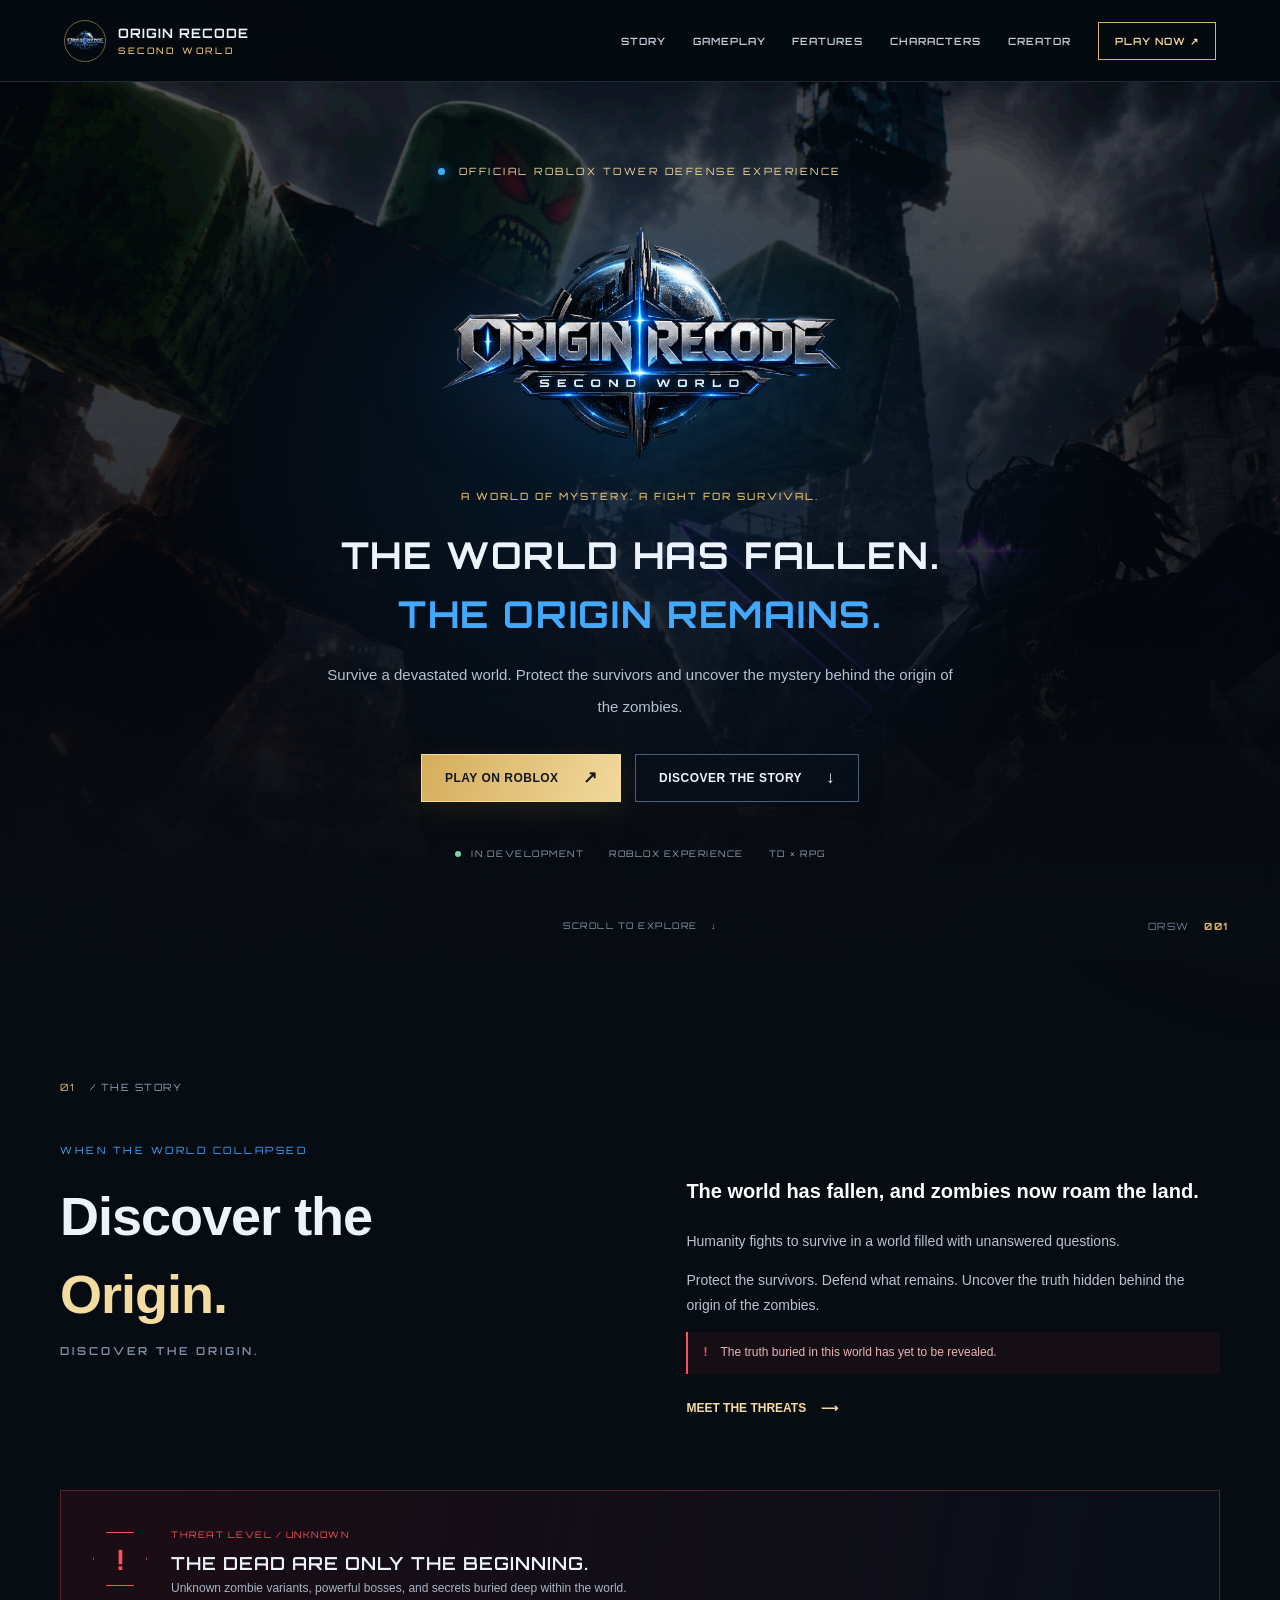
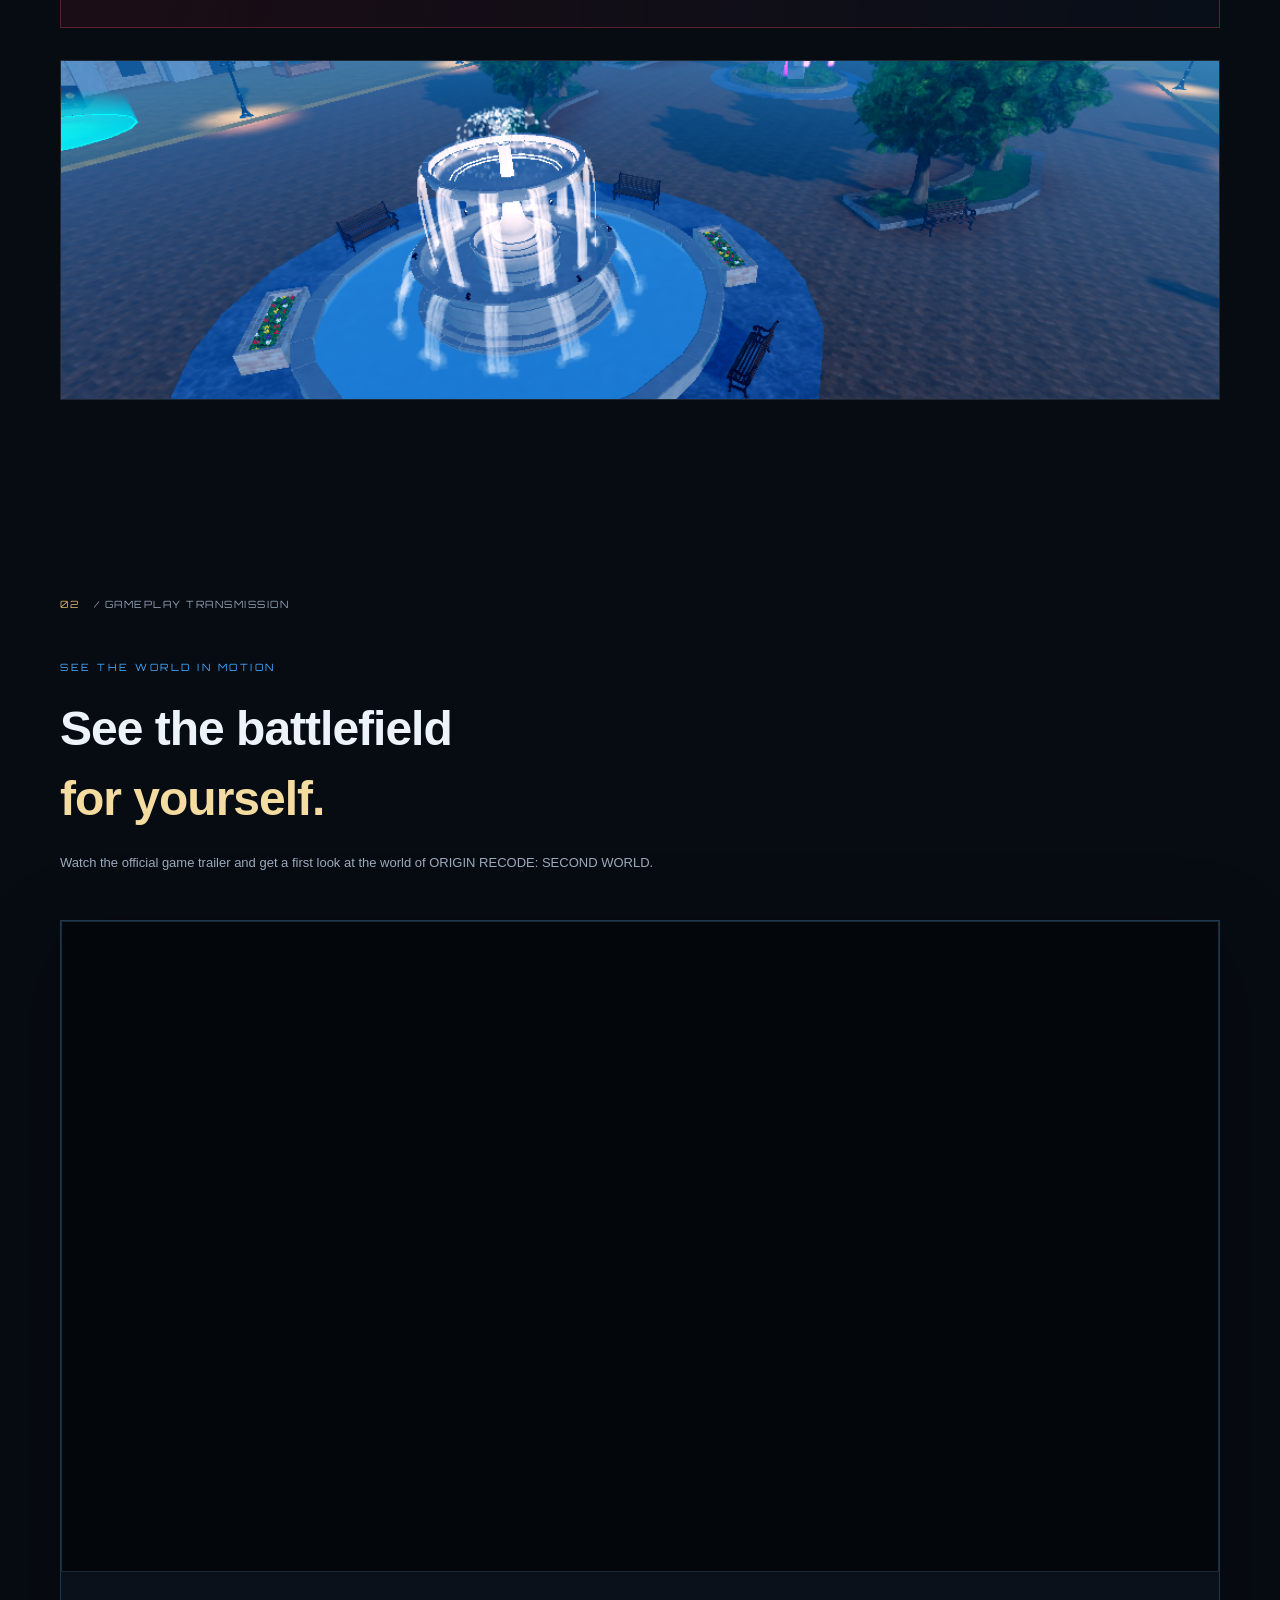
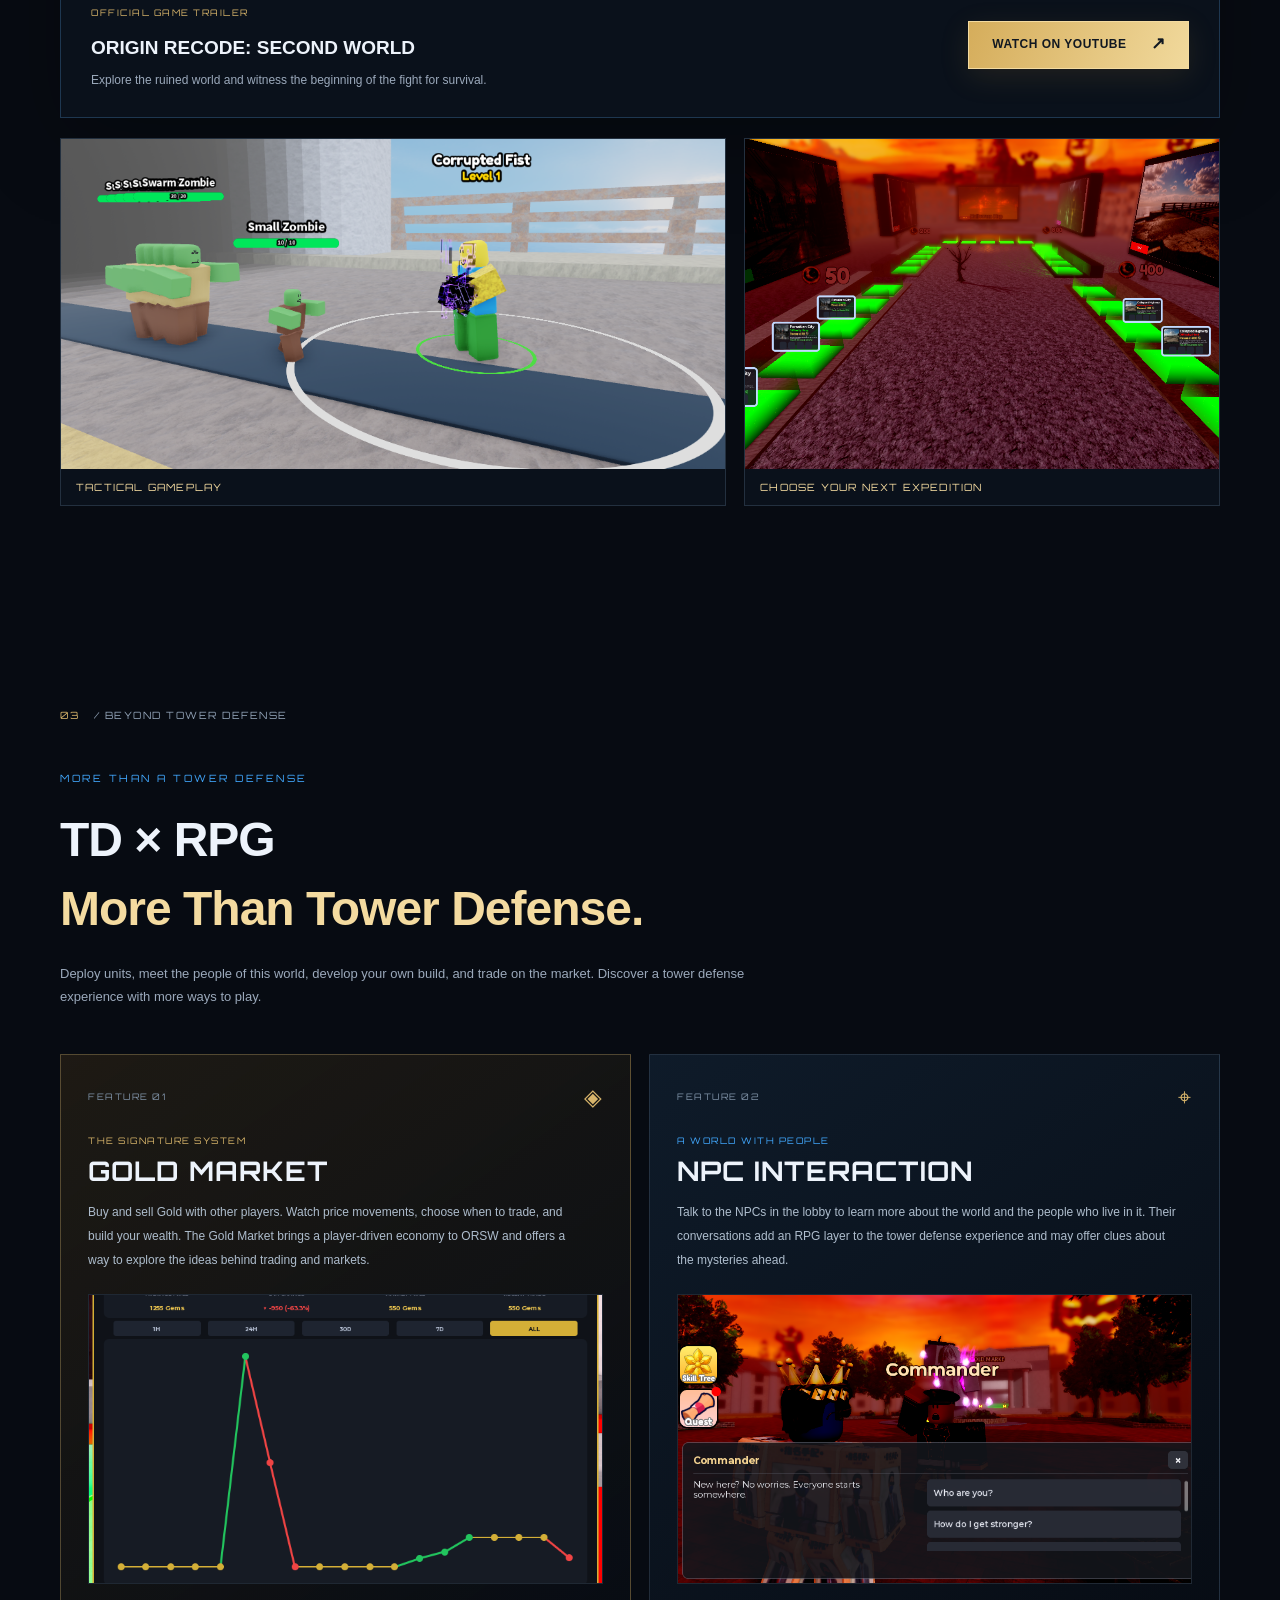
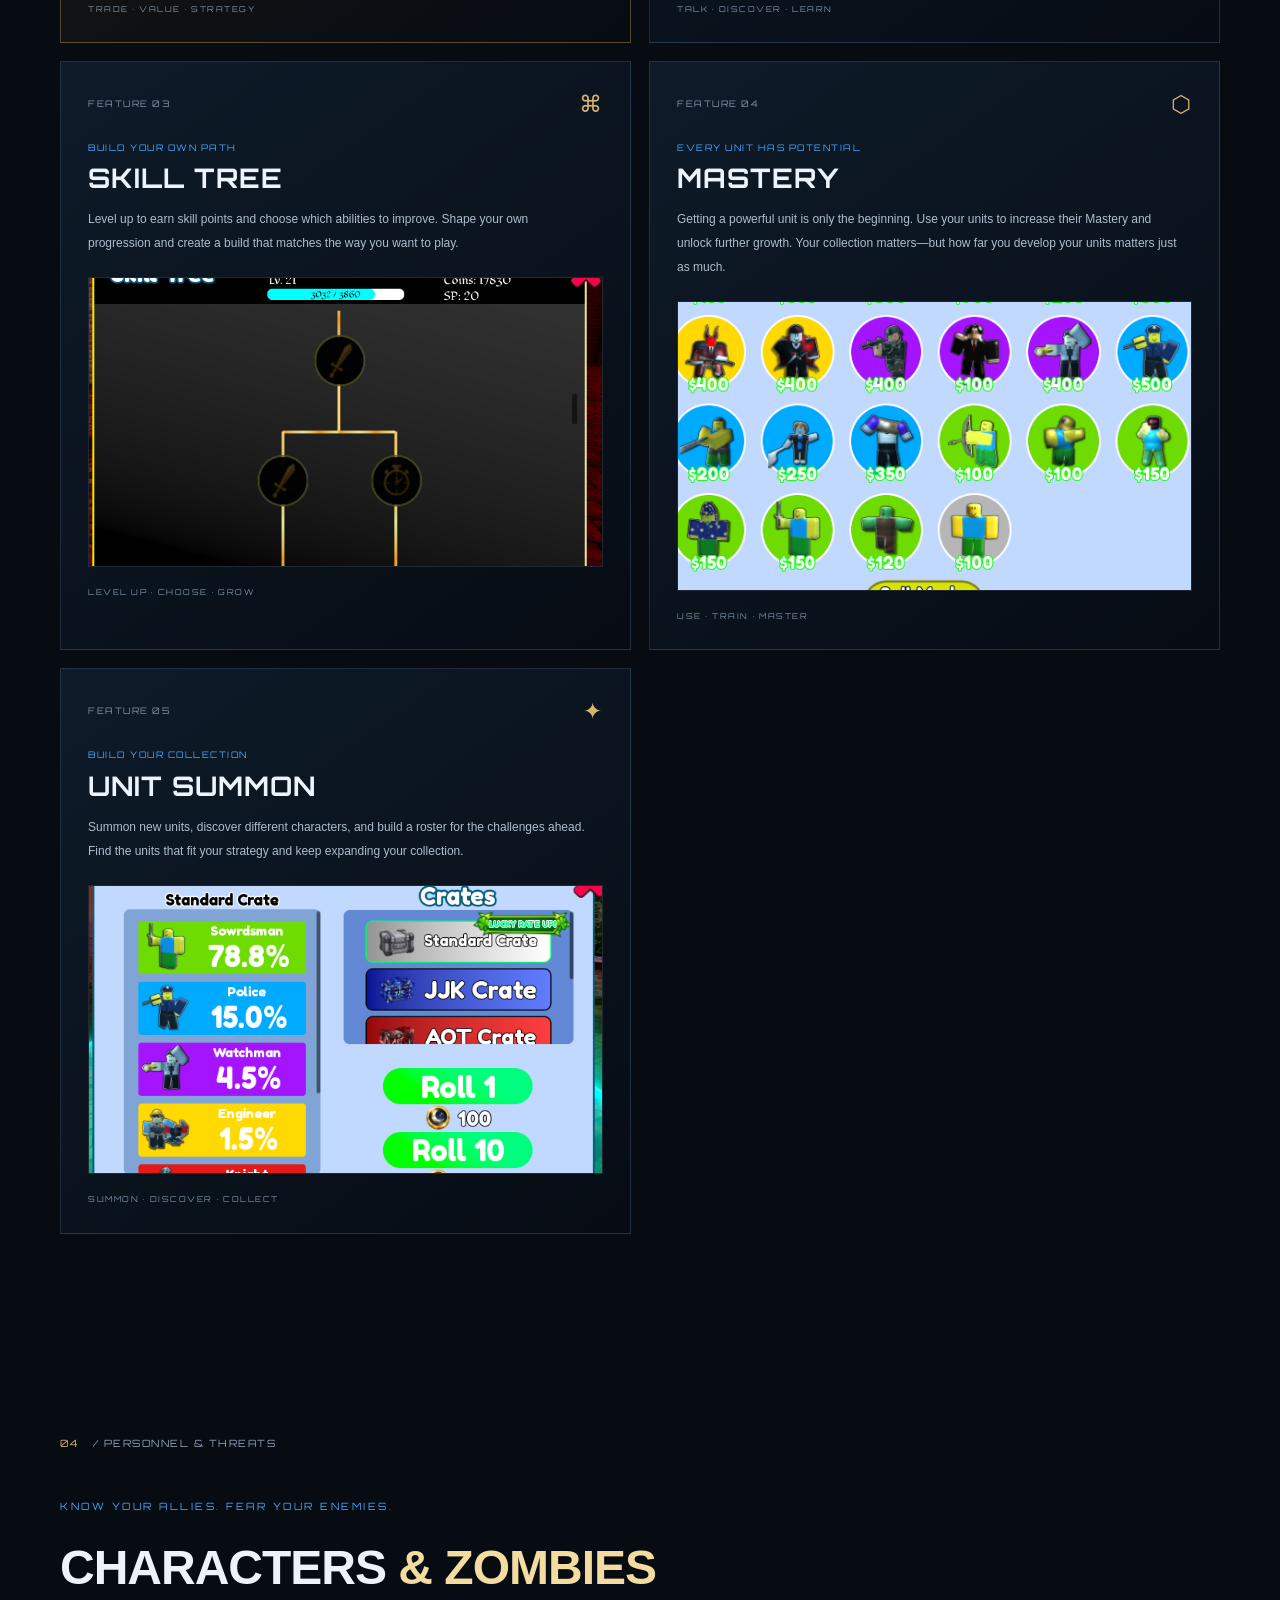
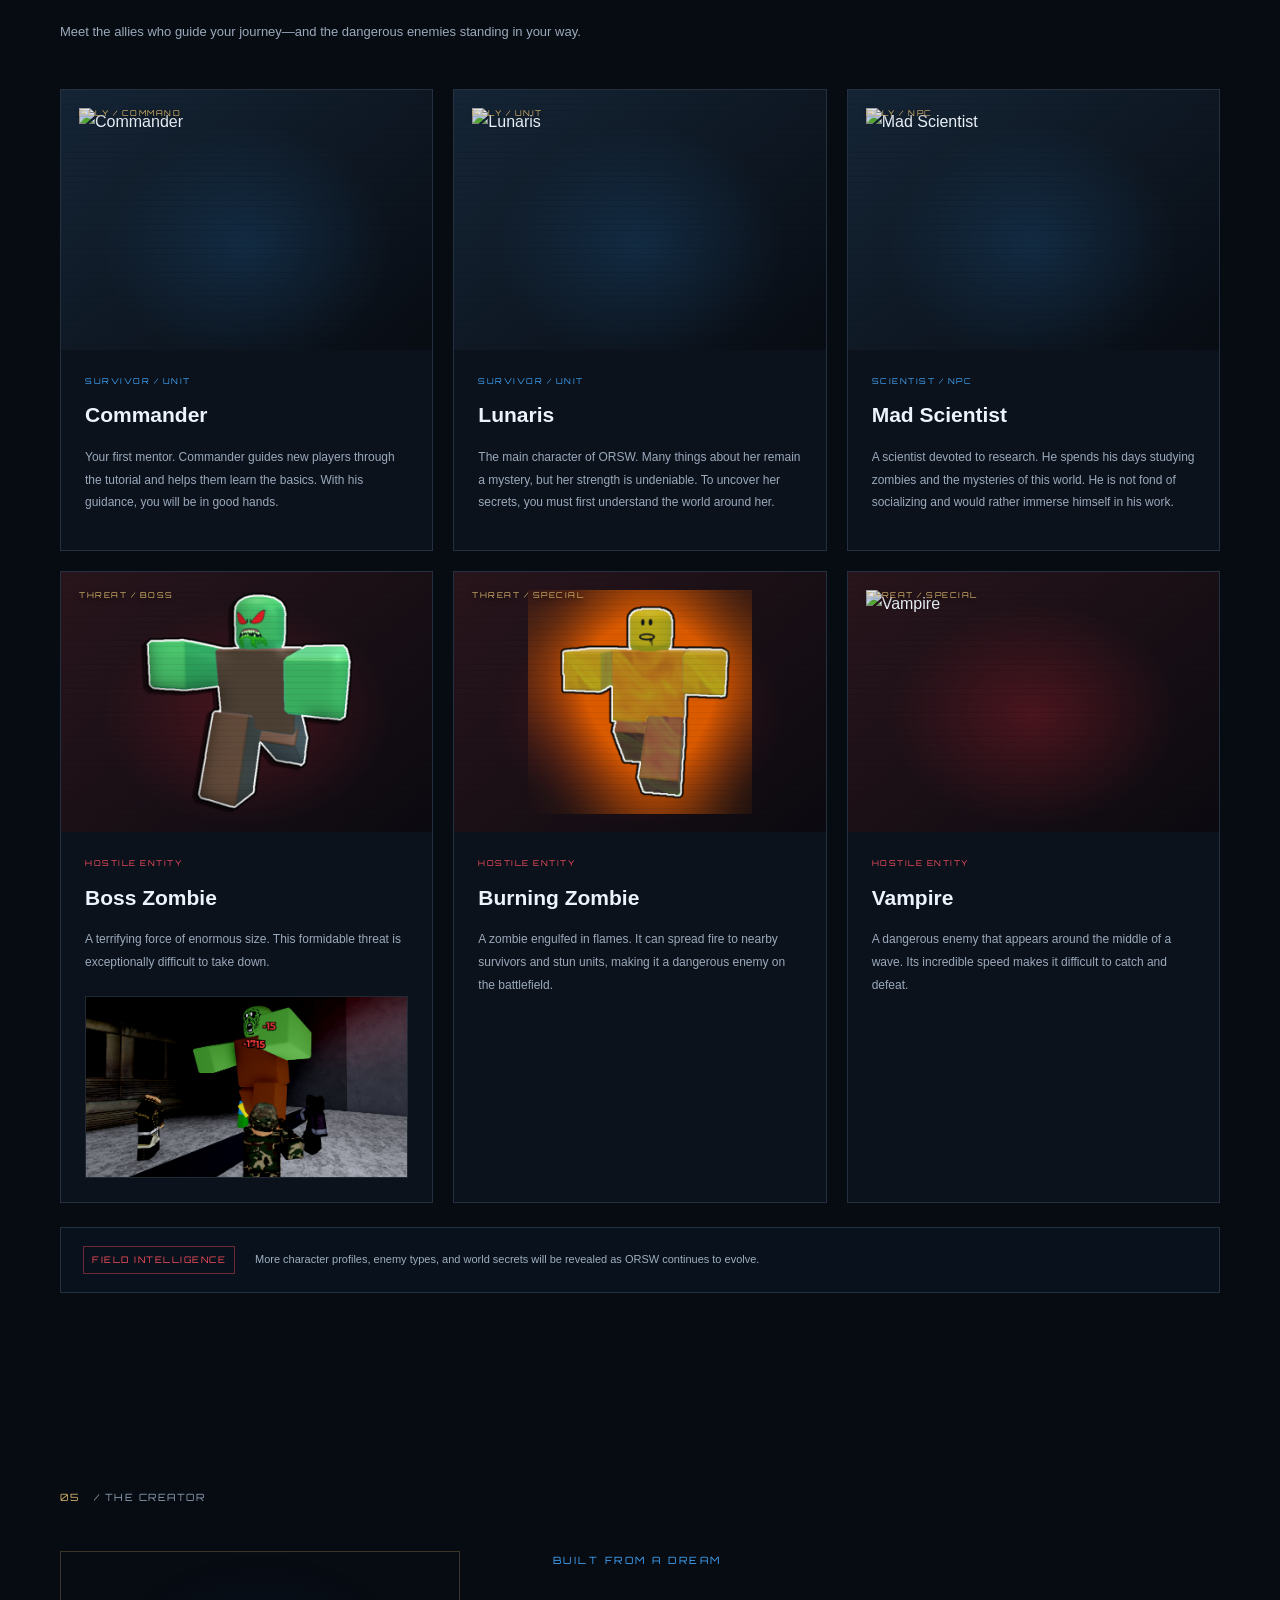
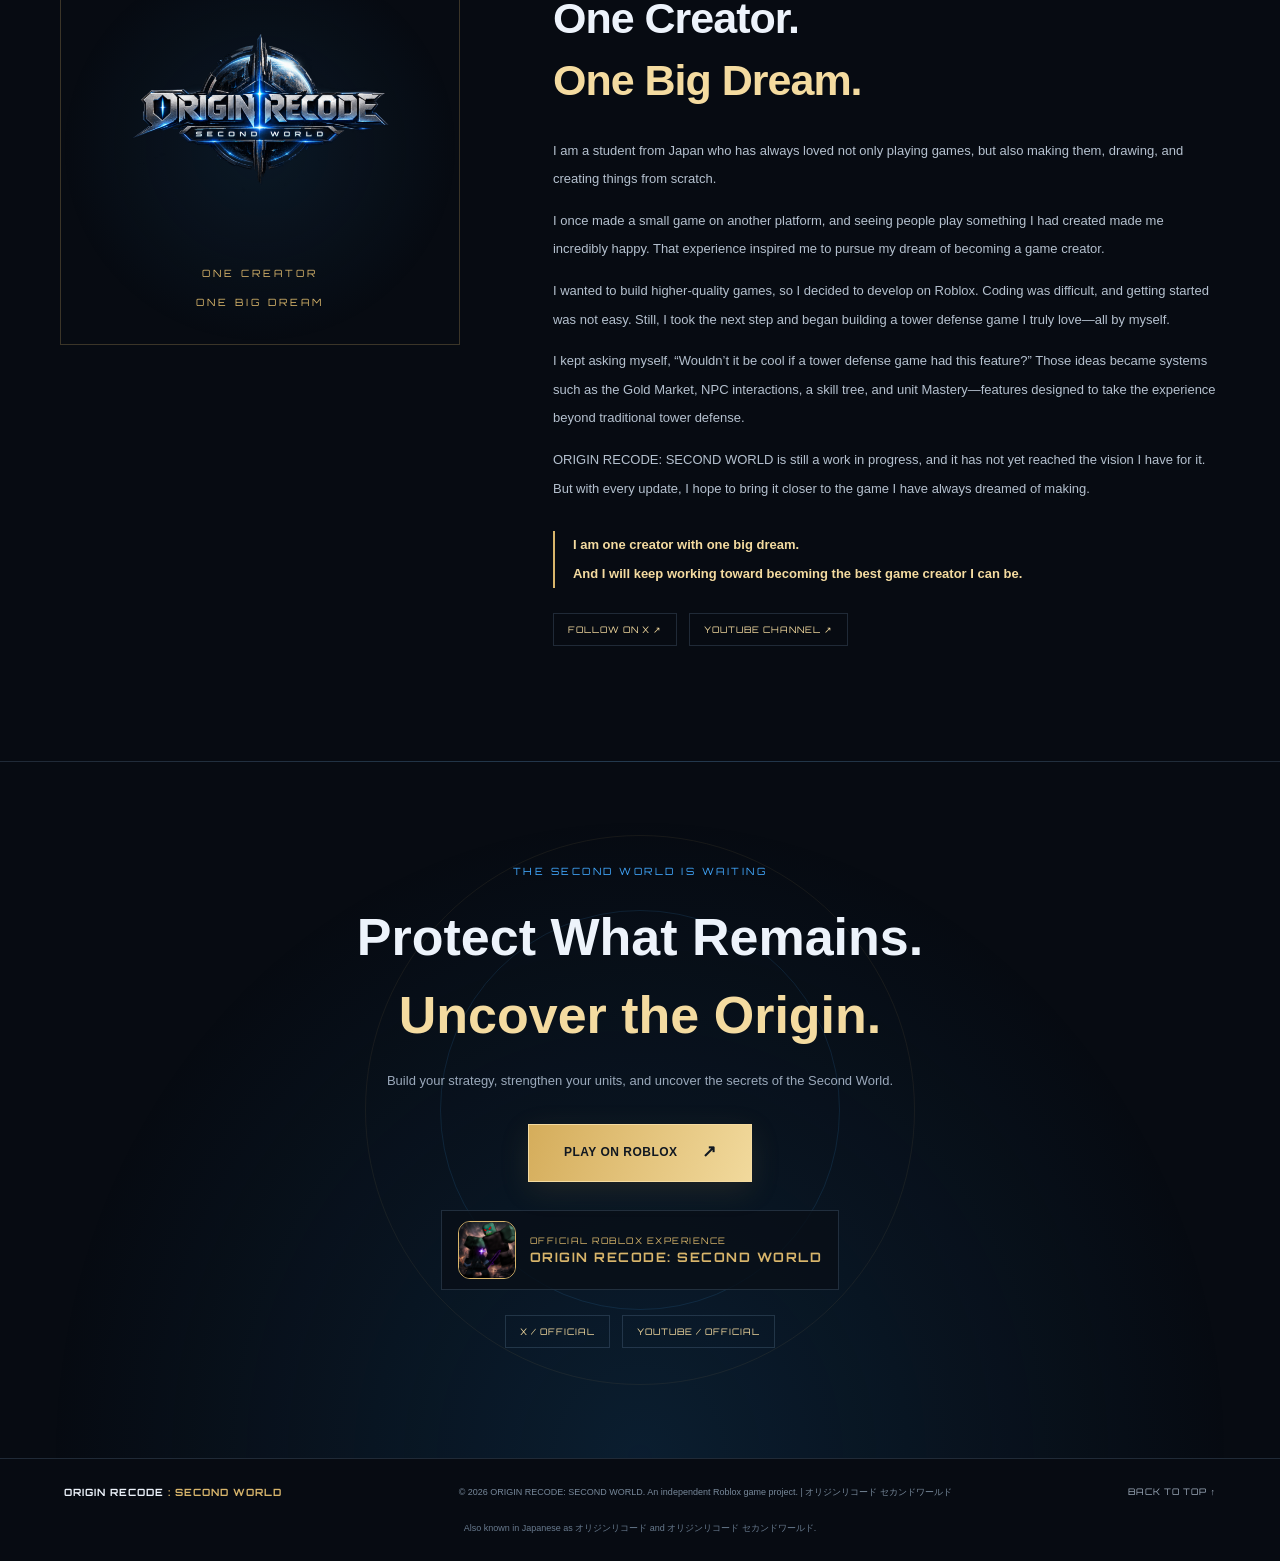
==== commit 4f82dfd8: "Add files via upload" ====
--- a/index.html
+++ b/index.html
@@ -9,7 +9,7 @@
   <meta property="og:type" content="website">
   <meta property="og:title" content="ORIGIN RECODE: SECOND WORLD | Official Website">
   <meta property="og:description" content="Discover the origin of the zombies. Strategy, progression, and the Gold Market await in ORIGIN RECODE: SECOND WORLD on Roblox. オリジンリコード セカンドワールド公式サイト。">
-  <meta property="og:image" content="https://originrecode.github.io/Origin-Recode-Second-World/assets/screenshots/main.png">
+  <meta property="og:image" content="https://originrecode.github.io/Origin-Recode-Second-World/assets/screenshots/main.PNG">
   <meta property="og:url" content="https://originrecode.github.io/Origin-Recode-Second-World/">
   <link rel="icon" type="image/png" sizes="512x512" href="./assets/favicon.png">
   <link rel="apple-touch-icon" href="./assets/favicon.png">
@@ -44,7 +44,7 @@
   </header>
   <main>
     <section class="hero" id="home">
-      <div class="hero-noise" aria-hidden="true"></div><img class="hero-backdrop-image" src="assets/screenshots/main.png" alt="" fetchpriority="high"><div class="hero-content">
+      <div class="hero-noise" aria-hidden="true"></div><img class="hero-backdrop-image" src="assets/screenshots/main.PNG" alt="" fetchpriority="high"><div class="hero-content">
         <p class="eyebrow"><span class="pulse"></span> OFFICIAL ROBLOX TOWER DEFENSE EXPERIENCE</p>
         <img class="hero-logo" src="assets/orsw-logo.png" alt="ORIGIN RECODE: SECOND WORLD logo">
         <p class="hero-jp">A WORLD OF MYSTERY. A FIGHT FOR SURVIVAL.</p>
@@ -59,23 +59,23 @@
       <div class="section-label"><span>01</span> / THE STORY</div>
       <div class="story-layout"><div><p class="overline">WHEN THE WORLD COLLAPSED</p><h2>Discover the<br><em>Origin.</em></h2><p class="english-title">DISCOVER THE ORIGIN.</p></div>
       <div class="story-copy"><p class="lead">The world has fallen, and zombies now roam the land.</p><p>Humanity fights to survive in a world filled with unanswered questions.</p><p>Protect the survivors. Defend what remains. Uncover the truth hidden behind the origin of the zombies.</p><p class="story-warning"><span>!</span> The truth buried in this world has yet to be revealed.</p><a class="text-link" href="#enemies">MEET THE THREATS <span>⟶</span></a></div></div>
-      <div class="story-banner"><div class="danger-mark">!</div><div><span>THREAT LEVEL / UNKNOWN</span><h3>THE DEAD ARE ONLY THE BEGINNING.</h3><p>Unknown zombie variants, powerful bosses, and secrets buried deep within the world.</p></div></div><img class="story-screenshot" src="assets/screenshots/lobby.png" alt="The ORSW lobby, a safe zone for survivors" loading="lazy">
+      <div class="story-banner"><div class="danger-mark">!</div><div><span>THREAT LEVEL / UNKNOWN</span><h3>THE DEAD ARE ONLY THE BEGINNING.</h3><p>Unknown zombie variants, powerful bosses, and secrets buried deep within the world.</p></div></div><img class="story-screenshot" src="assets/screenshots/lobby.PNG" alt="The ORSW lobby, a safe zone for survivors" loading="lazy">
     </section>
 
     <section class="section media-section" id="gameplay">
       <div class="section-label"><span>02</span> / GAMEPLAY TRANSMISSION</div><div class="section-heading"><p class="overline">SEE THE WORLD IN MOTION</p><h2>See the battlefield<br><em>for yourself.</em></h2><p class="section-intro">Watch the official game trailer and get a first look at the world of ORIGIN RECODE: SECOND WORLD.</p></div>
       <div class="video-panel"><div class="trailer-frame"><iframe src="https://www.youtube-nocookie.com/embed/vZh1YrL5yX0" title="ORIGIN RECODE: SECOND WORLD - Official Game Trailer" loading="lazy" referrerpolicy="strict-origin-when-cross-origin" allow="accelerometer; autoplay; clipboard-write; encrypted-media; gyroscope; picture-in-picture; web-share" allowfullscreen></iframe></div><div class="video-caption"><div><span class="gold-label">OFFICIAL GAME TRAILER</span><h3>ORIGIN RECODE: SECOND WORLD</h3><p>Explore the ruined world and witness the beginning of the fight for survival.</p></div><a class="button button-primary" href="https://youtu.be/vZh1YrL5yX0" target="_blank" rel="noopener noreferrer">WATCH ON YOUTUBE <b>↗</b></a></div></div>
-      <div class="gameplay-preview"><figure><img src="assets/screenshots/game.png" alt="In-game tower defense battle" loading="lazy"><figcaption>TACTICAL GAMEPLAY</figcaption></figure><figure><img src="assets/screenshots/stage.png" alt="Stage selection screen" loading="lazy"><figcaption>CHOOSE YOUR NEXT EXPEDITION</figcaption></figure></div>
+      <div class="gameplay-preview"><figure><img src="assets/screenshots/game.PNG" alt="In-game tower defense battle" loading="lazy"><figcaption>TACTICAL GAMEPLAY</figcaption></figure><figure><img src="assets/screenshots/stage.PNG" alt="Stage selection screen" loading="lazy"><figcaption>CHOOSE YOUR NEXT EXPEDITION</figcaption></figure></div>
     </section>
 
     <section class="section features-section" id="features">
       <div class="section-label"><span>03</span> / BEYOND TOWER DEFENSE</div><div class="section-heading"><p class="overline">MORE THAN A TOWER DEFENSE</p><h2>TD × RPG<br><em>More Than Tower Defense.</em></h2><p class="section-intro">Deploy units, meet the people of this world, develop your own build, and trade on the market. Discover a tower defense experience with more ways to play.</p></div>
       <div class="feature-grid">
-        <article class="feature-card gold-feature"><div class="feature-top"><span>FEATURE 01</span><span class="feature-icon">◈</span></div><p class="feature-kicker">THE SIGNATURE SYSTEM</p><h3>GOLD MARKET</h3><p>Buy and sell Gold with other players. Watch price movements, choose when to trade, and build your wealth. The Gold Market brings a player-driven economy to ORSW and offers a way to explore the ideas behind trading and markets.</p><img class="feature-image" src="assets/screenshots/goldmarket.png" alt="Gold Market trading interface" loading="lazy"><div class="feature-tag">TRADE · VALUE · STRATEGY</div></article>
-        <article class="feature-card"><div class="feature-top"><span>FEATURE 02</span><span class="feature-icon">⌖</span></div><p class="feature-kicker">A WORLD WITH PEOPLE</p><h3>NPC INTERACTION</h3><p>Talk to the NPCs in the lobby to learn more about the world and the people who live in it. Their conversations add an RPG layer to the tower defense experience and may offer clues about the mysteries ahead.</p><img class="feature-image" src="assets/screenshots/npc.png" alt="Talking with an NPC" loading="lazy"><div class="feature-tag">TALK · DISCOVER · LEARN</div></article>
-        <article class="feature-card"><div class="feature-top"><span>FEATURE 03</span><span class="feature-icon">⌘</span></div><p class="feature-kicker">BUILD YOUR OWN PATH</p><h3>SKILL TREE</h3><p>Level up to earn skill points and choose which abilities to improve. Shape your own progression and create a build that matches the way you want to play.</p><img class="feature-image" src="assets/screenshots/skilltree.png" alt="Player skill tree" loading="lazy"><div class="feature-tag">LEVEL UP · CHOOSE · GROW</div></article>
-        <article class="feature-card"><div class="feature-top"><span>FEATURE 04</span><span class="feature-icon">⬡</span></div><p class="feature-kicker">EVERY UNIT HAS POTENTIAL</p><h3>MASTERY</h3><p>Getting a powerful unit is only the beginning. Use your units to increase their Mastery and unlock further growth. Your collection matters—but how far you develop your units matters just as much.</p><img class="feature-image" src="assets/screenshots/inventory.png" alt="Unit inventory and collection" loading="lazy"><div class="feature-tag">USE · TRAIN · MASTER</div></article>
-        <article class="feature-card"><div class="feature-top"><span>FEATURE 05</span><span class="feature-icon">✦</span></div><p class="feature-kicker">BUILD YOUR COLLECTION</p><h3>UNIT SUMMON</h3><p>Summon new units, discover different characters, and build a roster for the challenges ahead. Find the units that fit your strategy and keep expanding your collection.</p><img class="feature-image" src="assets/screenshots/summon.png" alt="Unit summon interface" loading="lazy"><div class="feature-tag">SUMMON · DISCOVER · COLLECT</div></article>
+        <article class="feature-card gold-feature"><div class="feature-top"><span>FEATURE 01</span><span class="feature-icon">◈</span></div><p class="feature-kicker">THE SIGNATURE SYSTEM</p><h3>GOLD MARKET</h3><p>Buy and sell Gold with other players. Watch price movements, choose when to trade, and build your wealth. The Gold Market brings a player-driven economy to ORSW and offers a way to explore the ideas behind trading and markets.</p><img class="feature-image" src="assets/screenshots/goldmarket.PNG" alt="Gold Market trading interface" loading="lazy"><div class="feature-tag">TRADE · VALUE · STRATEGY</div></article>
+        <article class="feature-card"><div class="feature-top"><span>FEATURE 02</span><span class="feature-icon">⌖</span></div><p class="feature-kicker">A WORLD WITH PEOPLE</p><h3>NPC INTERACTION</h3><p>Talk to the NPCs in the lobby to learn more about the world and the people who live in it. Their conversations add an RPG layer to the tower defense experience and may offer clues about the mysteries ahead.</p><img class="feature-image" src="assets/screenshots/npc.PNG" alt="Talking with an NPC" loading="lazy"><div class="feature-tag">TALK · DISCOVER · LEARN</div></article>
+        <article class="feature-card"><div class="feature-top"><span>FEATURE 03</span><span class="feature-icon">⌘</span></div><p class="feature-kicker">BUILD YOUR OWN PATH</p><h3>SKILL TREE</h3><p>Level up to earn skill points and choose which abilities to improve. Shape your own progression and create a build that matches the way you want to play.</p><img class="feature-image" src="assets/screenshots/skilltree.PNG" alt="Player skill tree" loading="lazy"><div class="feature-tag">LEVEL UP · CHOOSE · GROW</div></article>
+        <article class="feature-card"><div class="feature-top"><span>FEATURE 04</span><span class="feature-icon">⬡</span></div><p class="feature-kicker">EVERY UNIT HAS POTENTIAL</p><h3>MASTERY</h3><p>Getting a powerful unit is only the beginning. Use your units to increase their Mastery and unlock further growth. Your collection matters—but how far you develop your units matters just as much.</p><img class="feature-image" src="assets/screenshots/inventory.PNG" alt="Unit inventory and collection" loading="lazy"><div class="feature-tag">USE · TRAIN · MASTER</div></article>
+        <article class="feature-card"><div class="feature-top"><span>FEATURE 05</span><span class="feature-icon">✦</span></div><p class="feature-kicker">BUILD YOUR COLLECTION</p><h3>UNIT SUMMON</h3><p>Summon new units, discover different characters, and build a roster for the challenges ahead. Find the units that fit your strategy and keep expanding your collection.</p><img class="feature-image" src="assets/screenshots/summon.PNG" alt="Unit summon interface" loading="lazy"><div class="feature-tag">SUMMON · DISCOVER · COLLECT</div></article>
       </div>
     </section>
 
@@ -85,7 +85,7 @@
         <article class="character-card"><div class="character-portrait"><img src="assets/characters/Commander.png" alt="Commander" loading="lazy"><span>ALLY / COMMAND</span></div><div class="character-info"><div class="character-type">SURVIVOR / UNIT</div><h3>Commander</h3><p>Your first mentor. Commander guides new players through the tutorial and helps them learn the basics. With his guidance, you will be in good hands.</p></div></article>
         <article class="character-card"><div class="character-portrait"><img src="assets/characters/Lunaris.png" alt="Lunaris" loading="lazy"><span>ALLY / UNIT</span></div><div class="character-info"><div class="character-type">SURVIVOR / UNIT</div><h3>Lunaris</h3><p>The main character of ORSW. Many things about her remain a mystery, but her strength is undeniable. To uncover her secrets, you must first understand the world around her.</p></div></article>
         <article class="character-card"><div class="character-portrait"><img src="assets/characters/MadScientist.png" alt="Mad Scientist" loading="lazy"><span>ALLY / NPC</span></div><div class="character-info"><div class="character-type">SCIENTIST / NPC</div><h3>Mad Scientist</h3><p>A scientist devoted to research. He spends his days studying zombies and the mysteries of this world. He is not fond of socializing and would rather immerse himself in his work.</p></div></article>
-        <article class="character-card danger-card" id="enemies"><div class="character-portrait zombie"><img src="assets/characters/BossZombie.png" alt="Boss Zombie" loading="lazy"><span>THREAT / BOSS</span></div><div class="character-info"><div class="character-type red-type">HOSTILE ENTITY</div><h3>Boss Zombie</h3><p>A terrifying force of enormous size. This formidable threat is exceptionally difficult to take down.</p><img class="feature-image" src="assets/screenshots/boss.png" alt="A boss encounter in ORSW" loading="lazy"></div></article>
+        <article class="character-card danger-card" id="enemies"><div class="character-portrait zombie"><img src="assets/characters/BossZombie.png" alt="Boss Zombie" loading="lazy"><span>THREAT / BOSS</span></div><div class="character-info"><div class="character-type red-type">HOSTILE ENTITY</div><h3>Boss Zombie</h3><p>A terrifying force of enormous size. This formidable threat is exceptionally difficult to take down.</p><img class="feature-image" src="assets/screenshots/boss.PNG" alt="A boss encounter in ORSW" loading="lazy"></div></article>
         <article class="character-card danger-card"><div class="character-portrait zombie"><img src="assets/characters/BurningZombie.png" alt="Burning Zombie" loading="lazy"><span>THREAT / SPECIAL</span></div><div class="character-info"><div class="character-type red-type">HOSTILE ENTITY</div><h3>Burning Zombie</h3><p>A zombie engulfed in flames. It can spread fire to nearby survivors and stun units, making it a dangerous enemy on the battlefield.</p></div></article>
         <article class="character-card danger-card"><div class="character-portrait zombie"><img src="assets/characters/Vampire.png" alt="Vampire" loading="lazy"><span>THREAT / SPECIAL</span></div><div class="character-info"><div class="character-type red-type">HOSTILE ENTITY</div><h3>Vampire</h3><p>A dangerous enemy that appears around the middle of a wave. Its incredible speed makes it difficult to catch and defeat.</p></div></article>
       </div><div class="character-note"><span>FIELD INTELLIGENCE</span><p>More character profiles, enemy types, and world secrets will be revealed as ORSW continues to evolve.</p></div>
--- a/style.css
+++ b/style.css
@@ -21,7 +21,7 @@
 
 /* Final content layout: real screenshots are shown in their relevant sections. */
 :root{--body:Arial,Helvetica,sans-serif}
-.hero{background-image:linear-gradient(180deg,rgba(4,8,14,.68),rgba(4,8,14,.88) 65%,var(--bg)),url('assets/screenshots/main.png');background-size:cover;background-position:center}
+.hero{background-image:linear-gradient(180deg,rgba(4,8,14,.68),rgba(4,8,14,.88) 65%,var(--bg)),url('assets/screenshots/main.PNG');background-size:cover;background-position:center}
 .hero-backdrop-image{display:none}
 .hero-jp{font:500 10px var(--display);letter-spacing:2px;color:var(--gold);margin:0 0 24px}
 .feature-card{min-height:0;padding-bottom:26px}
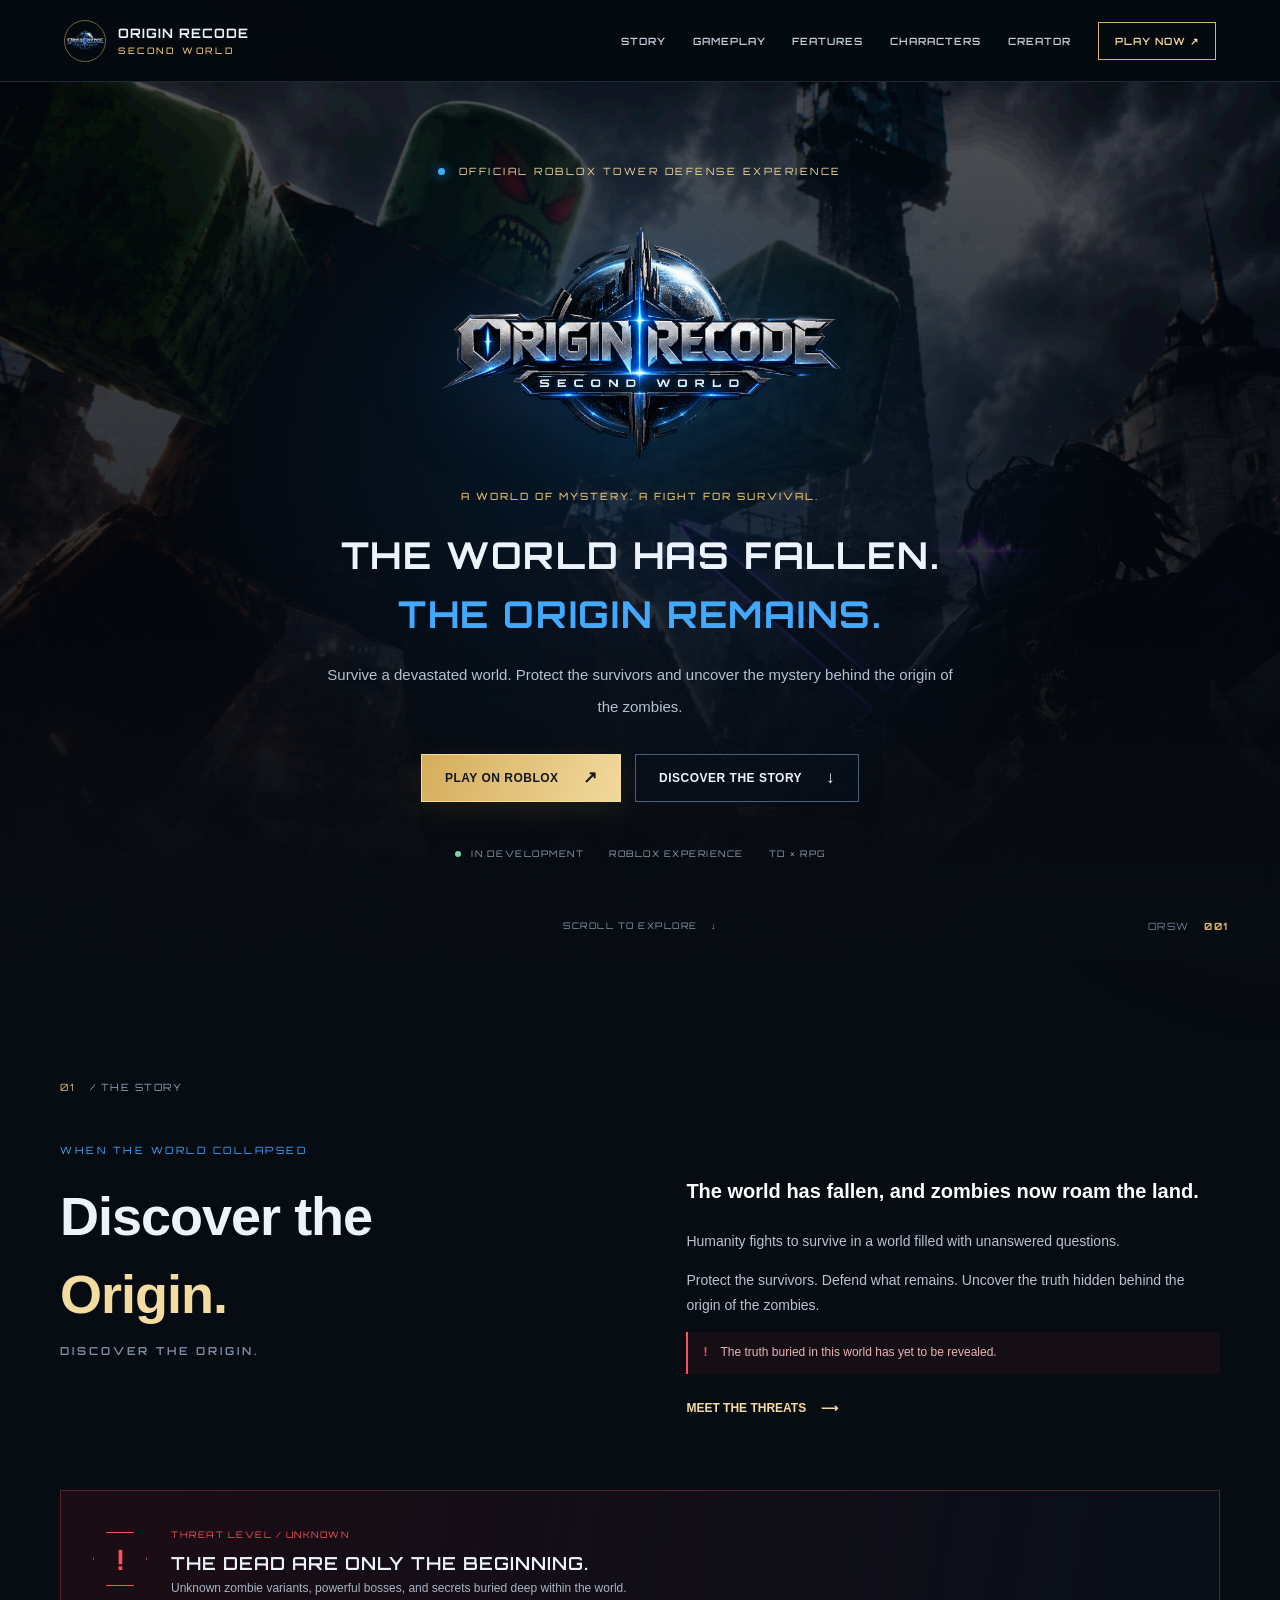
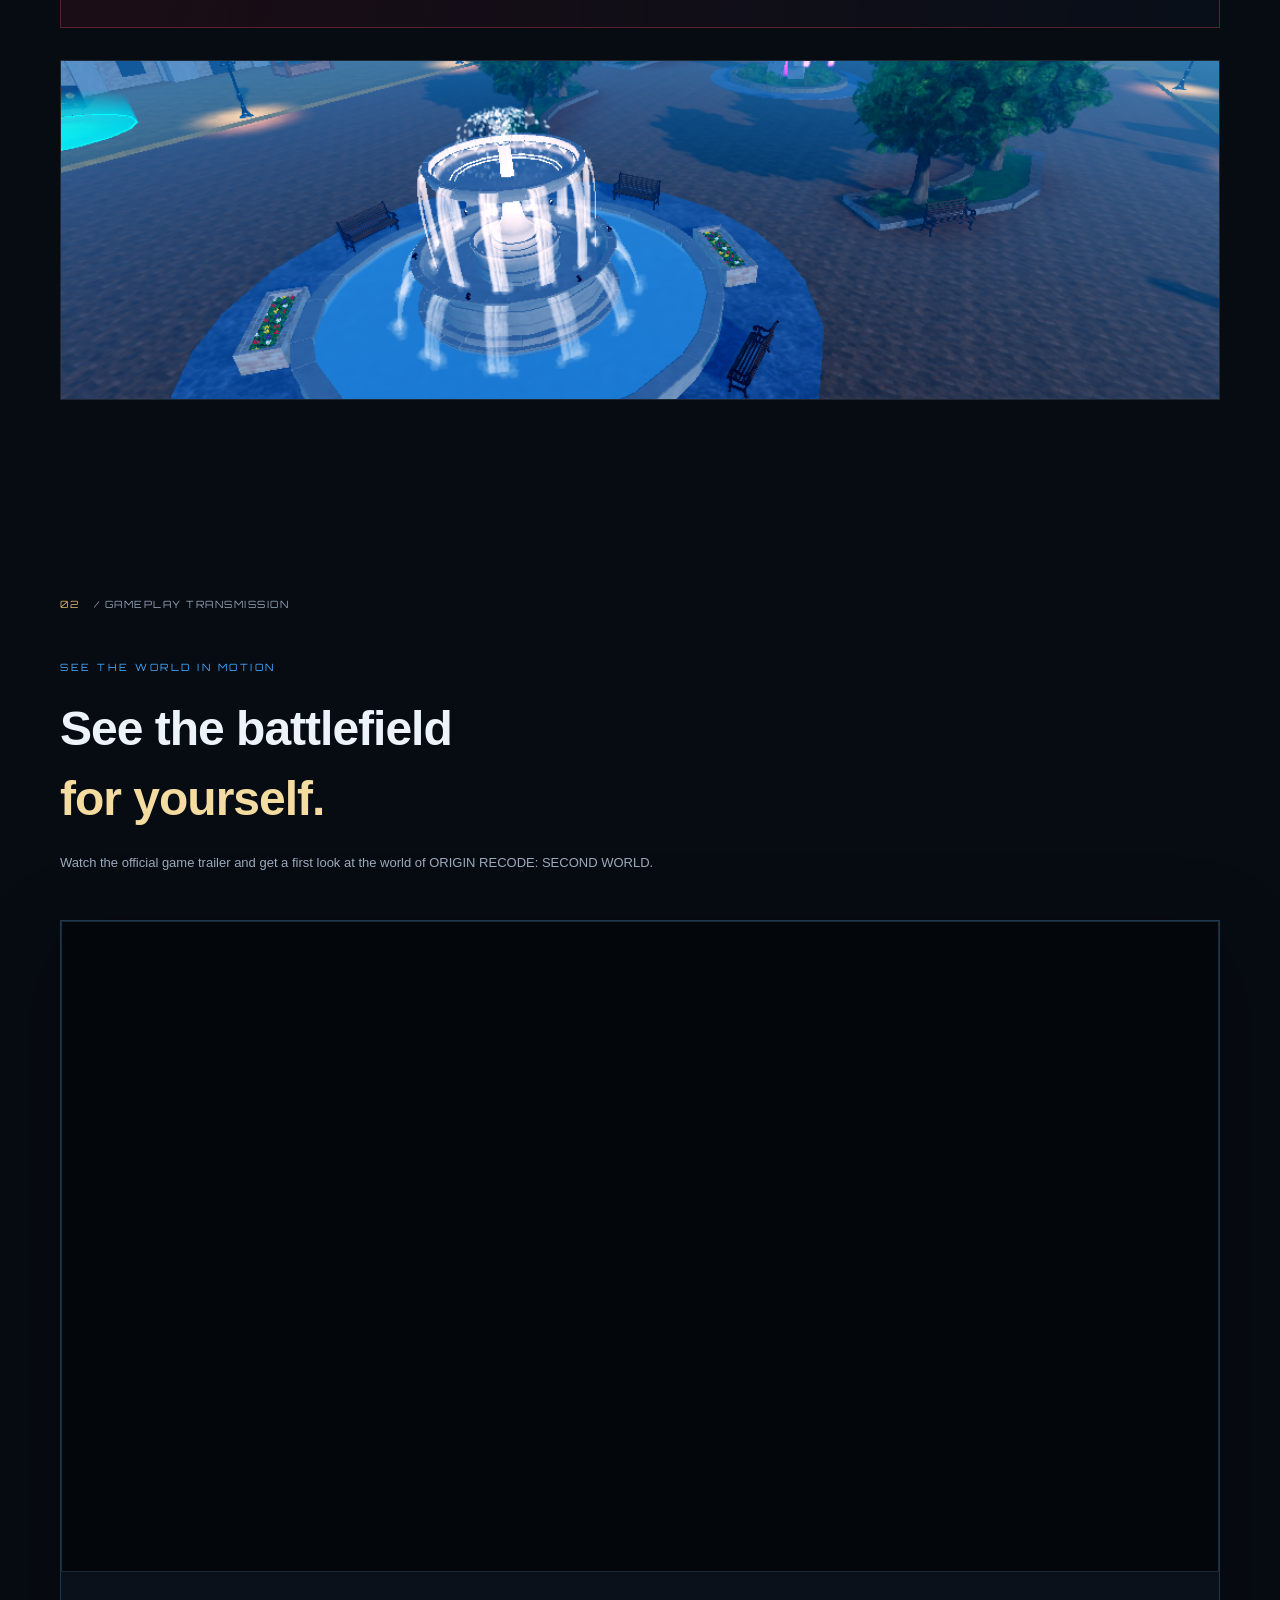
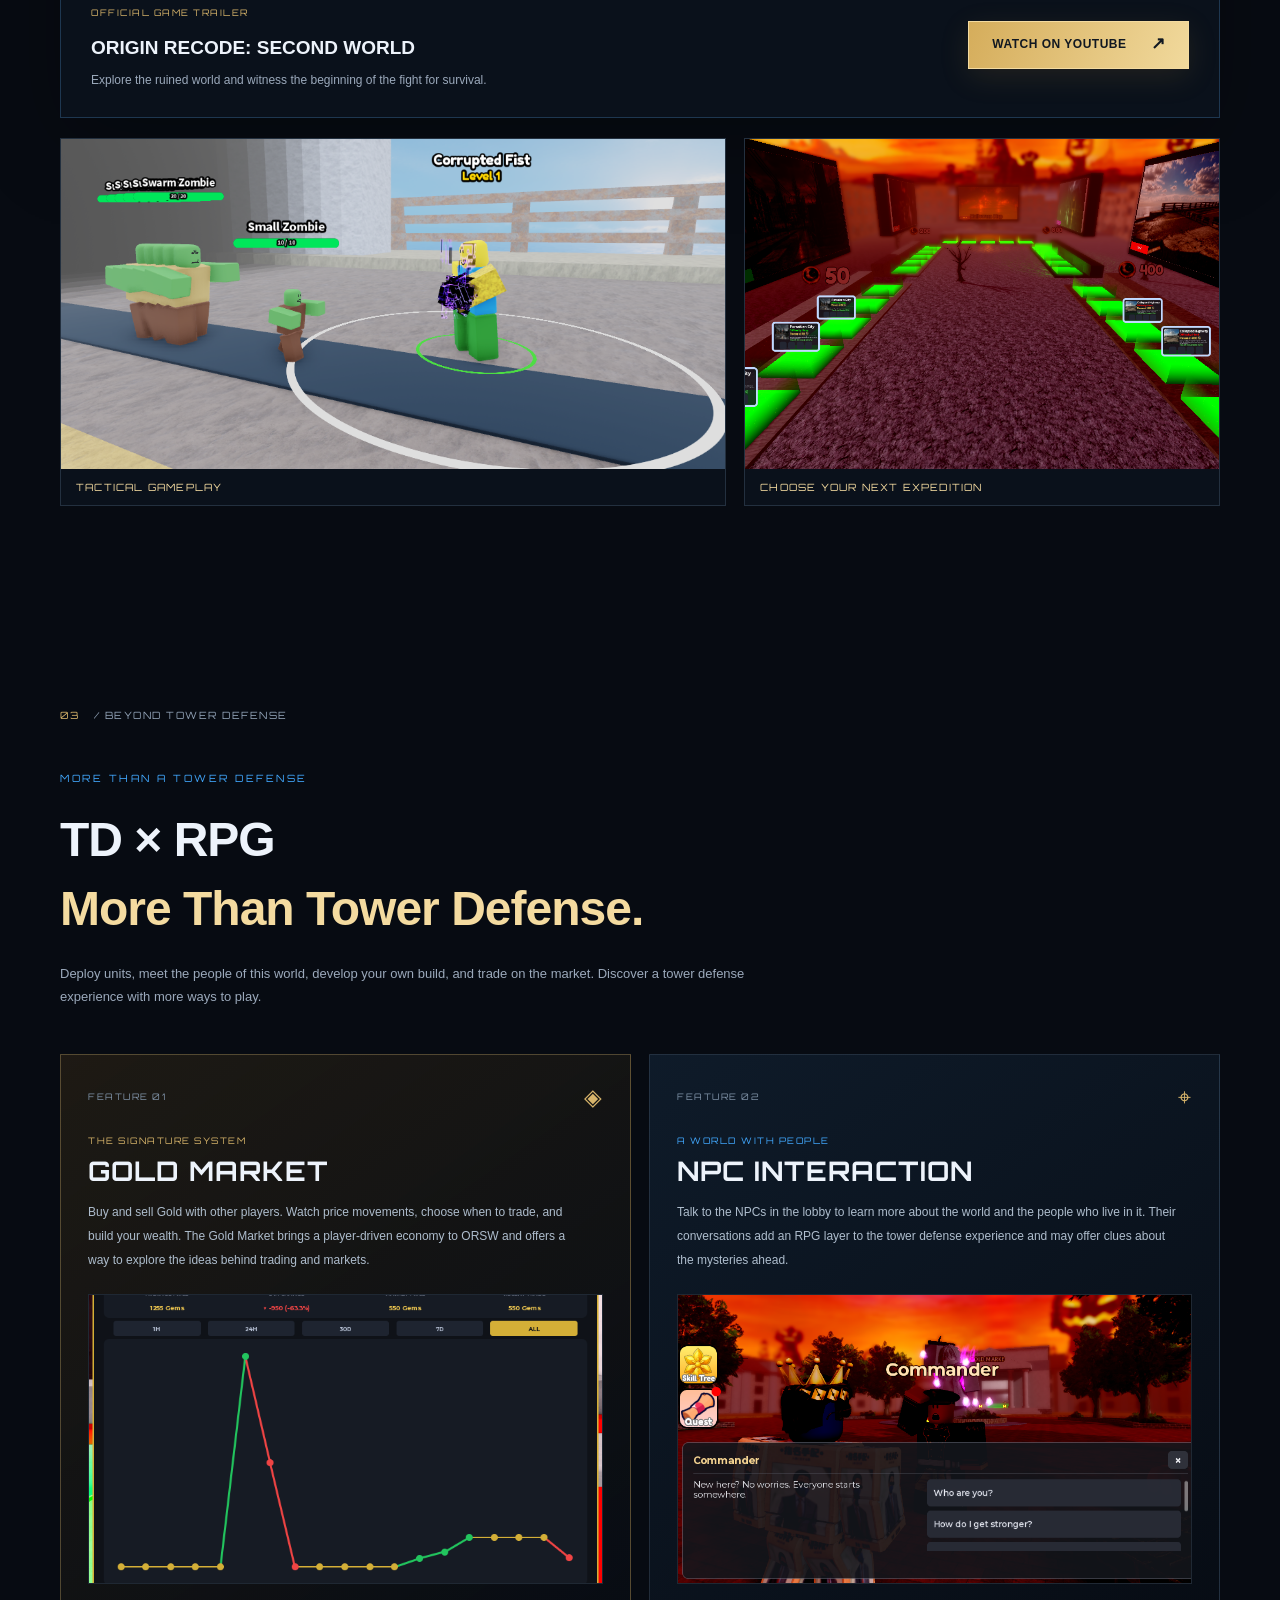
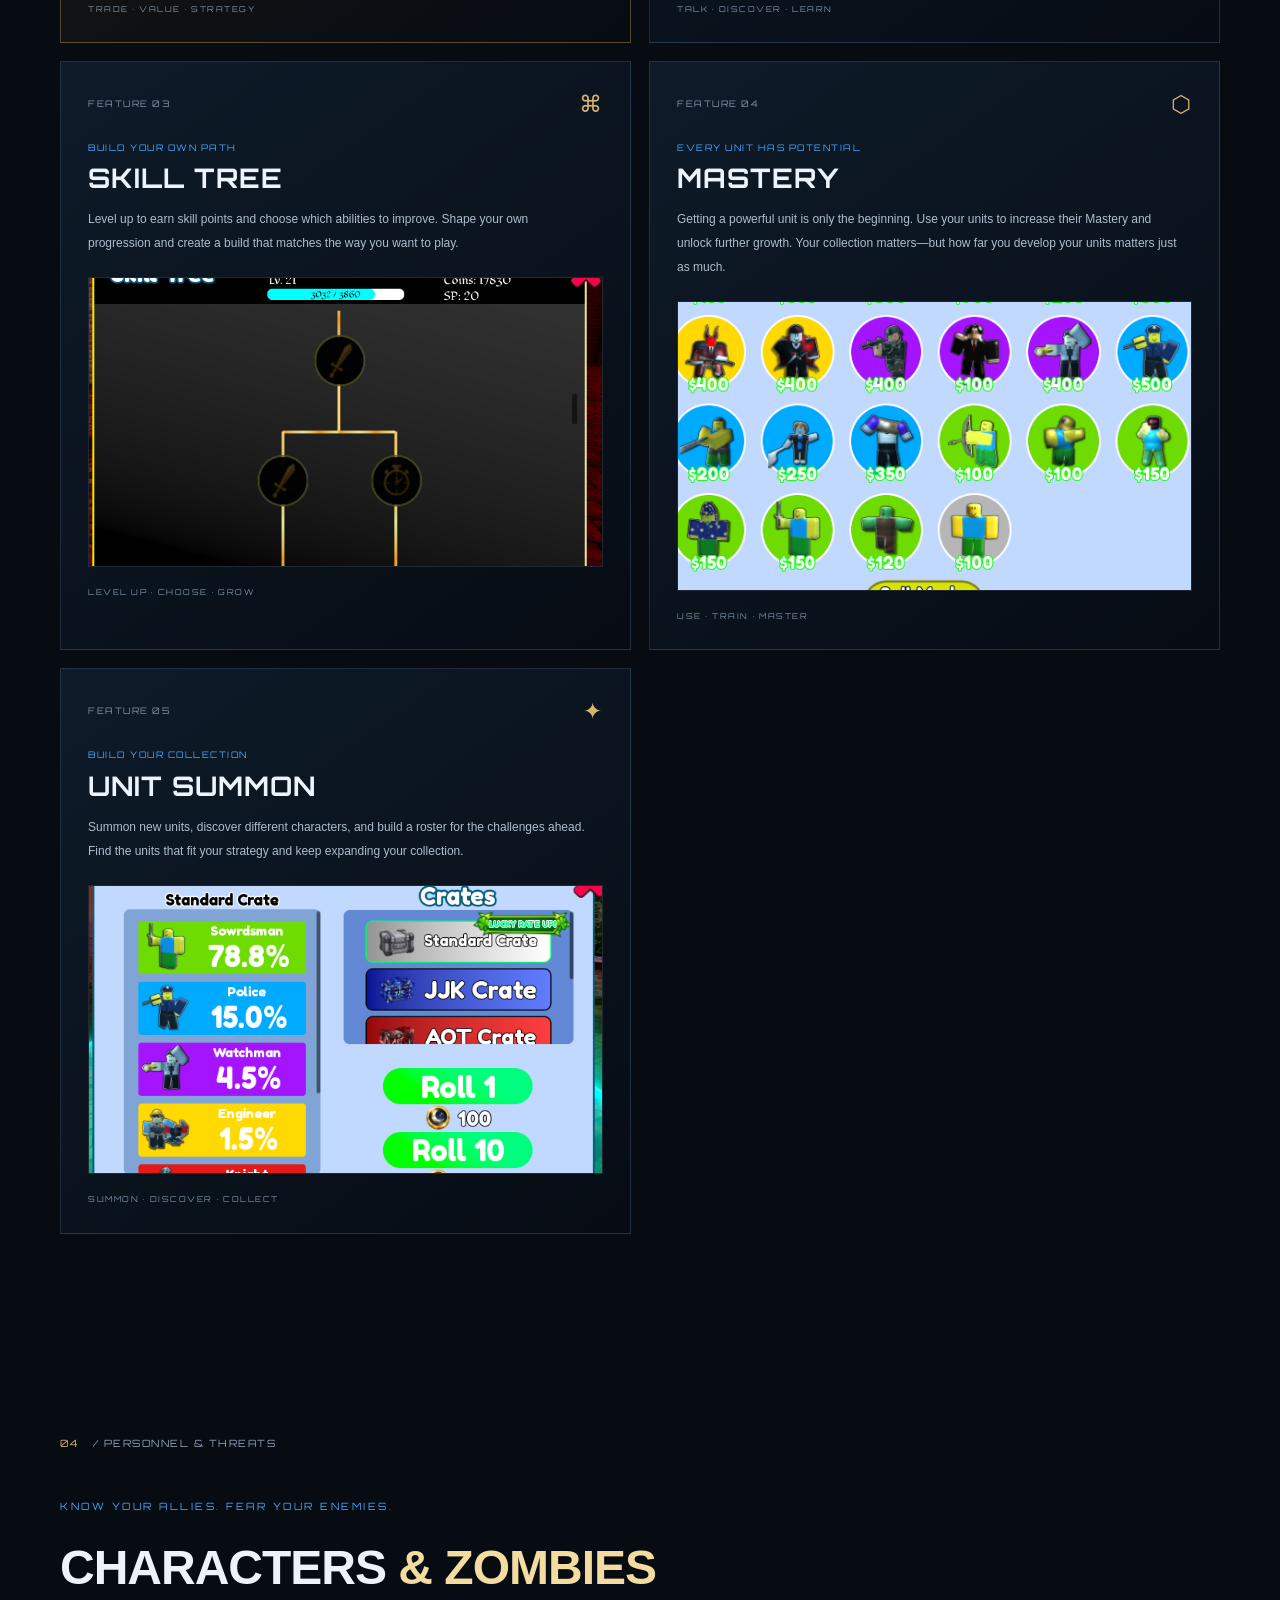
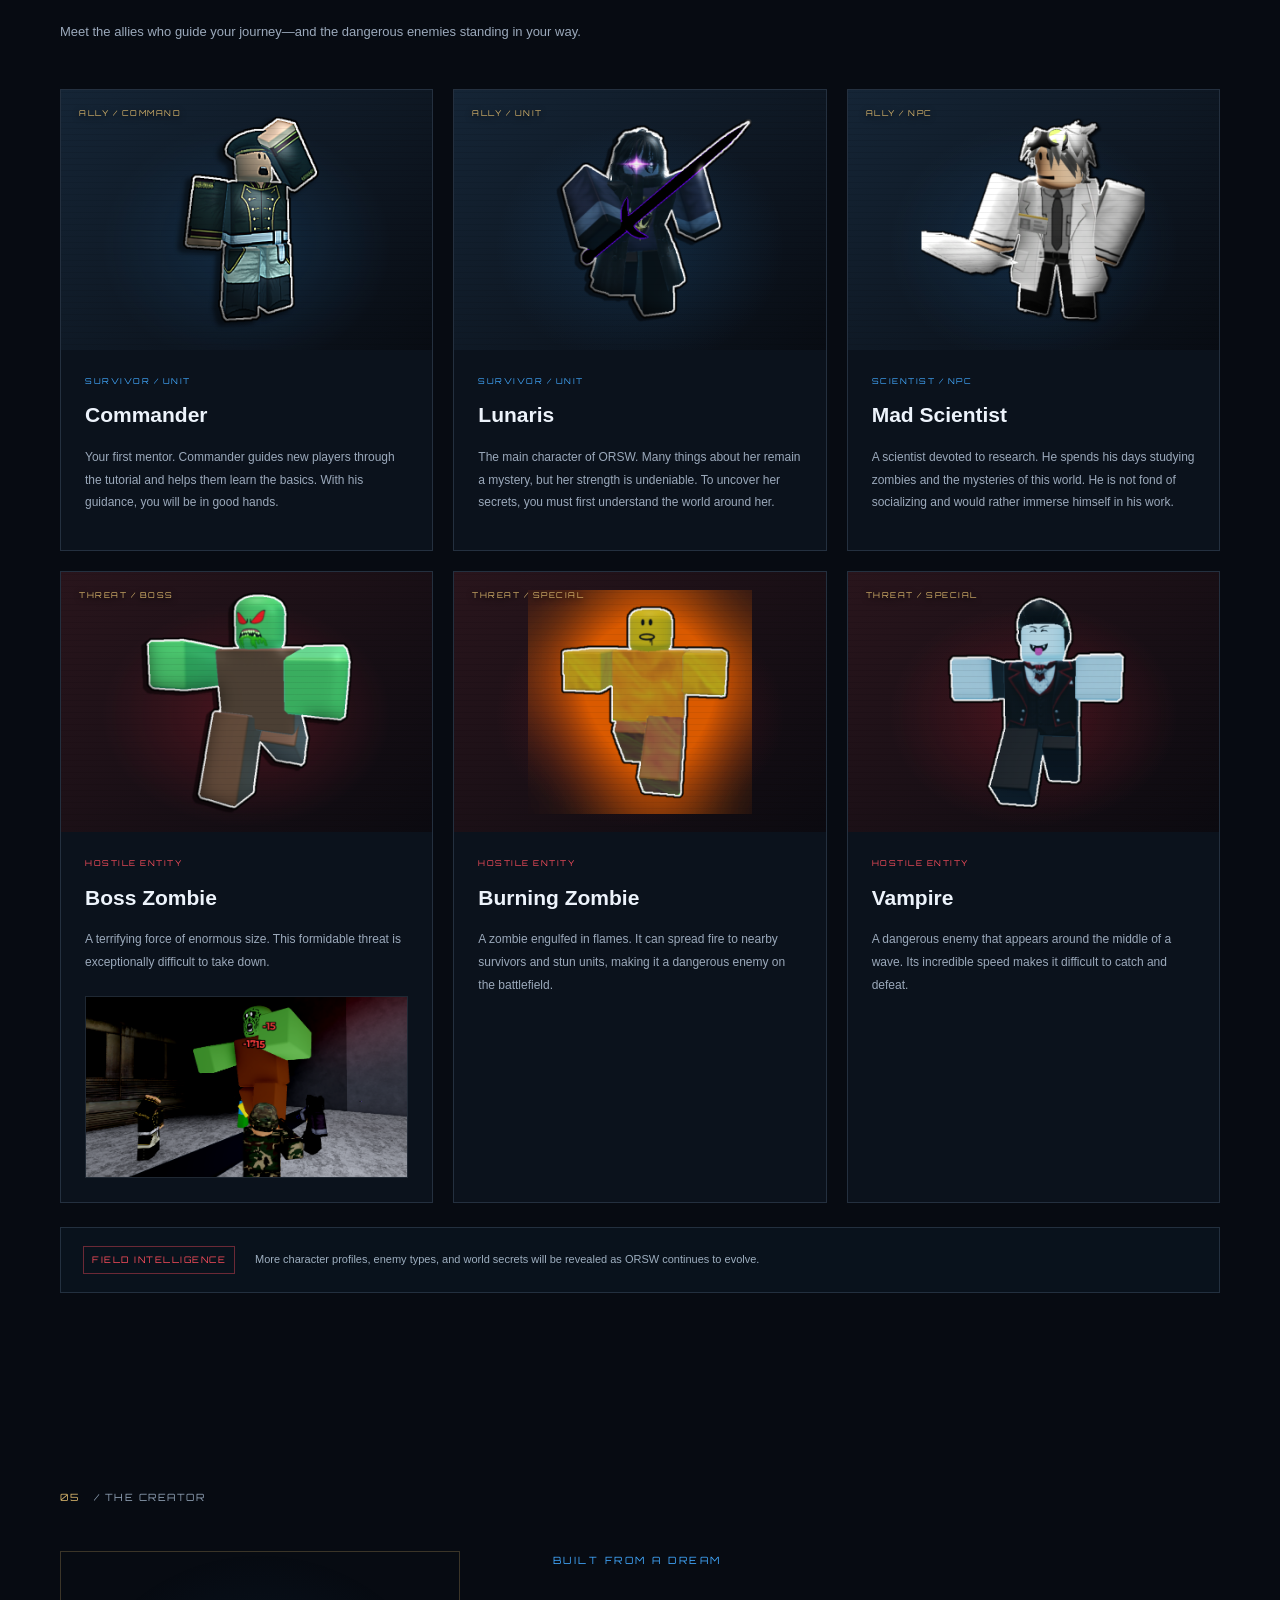
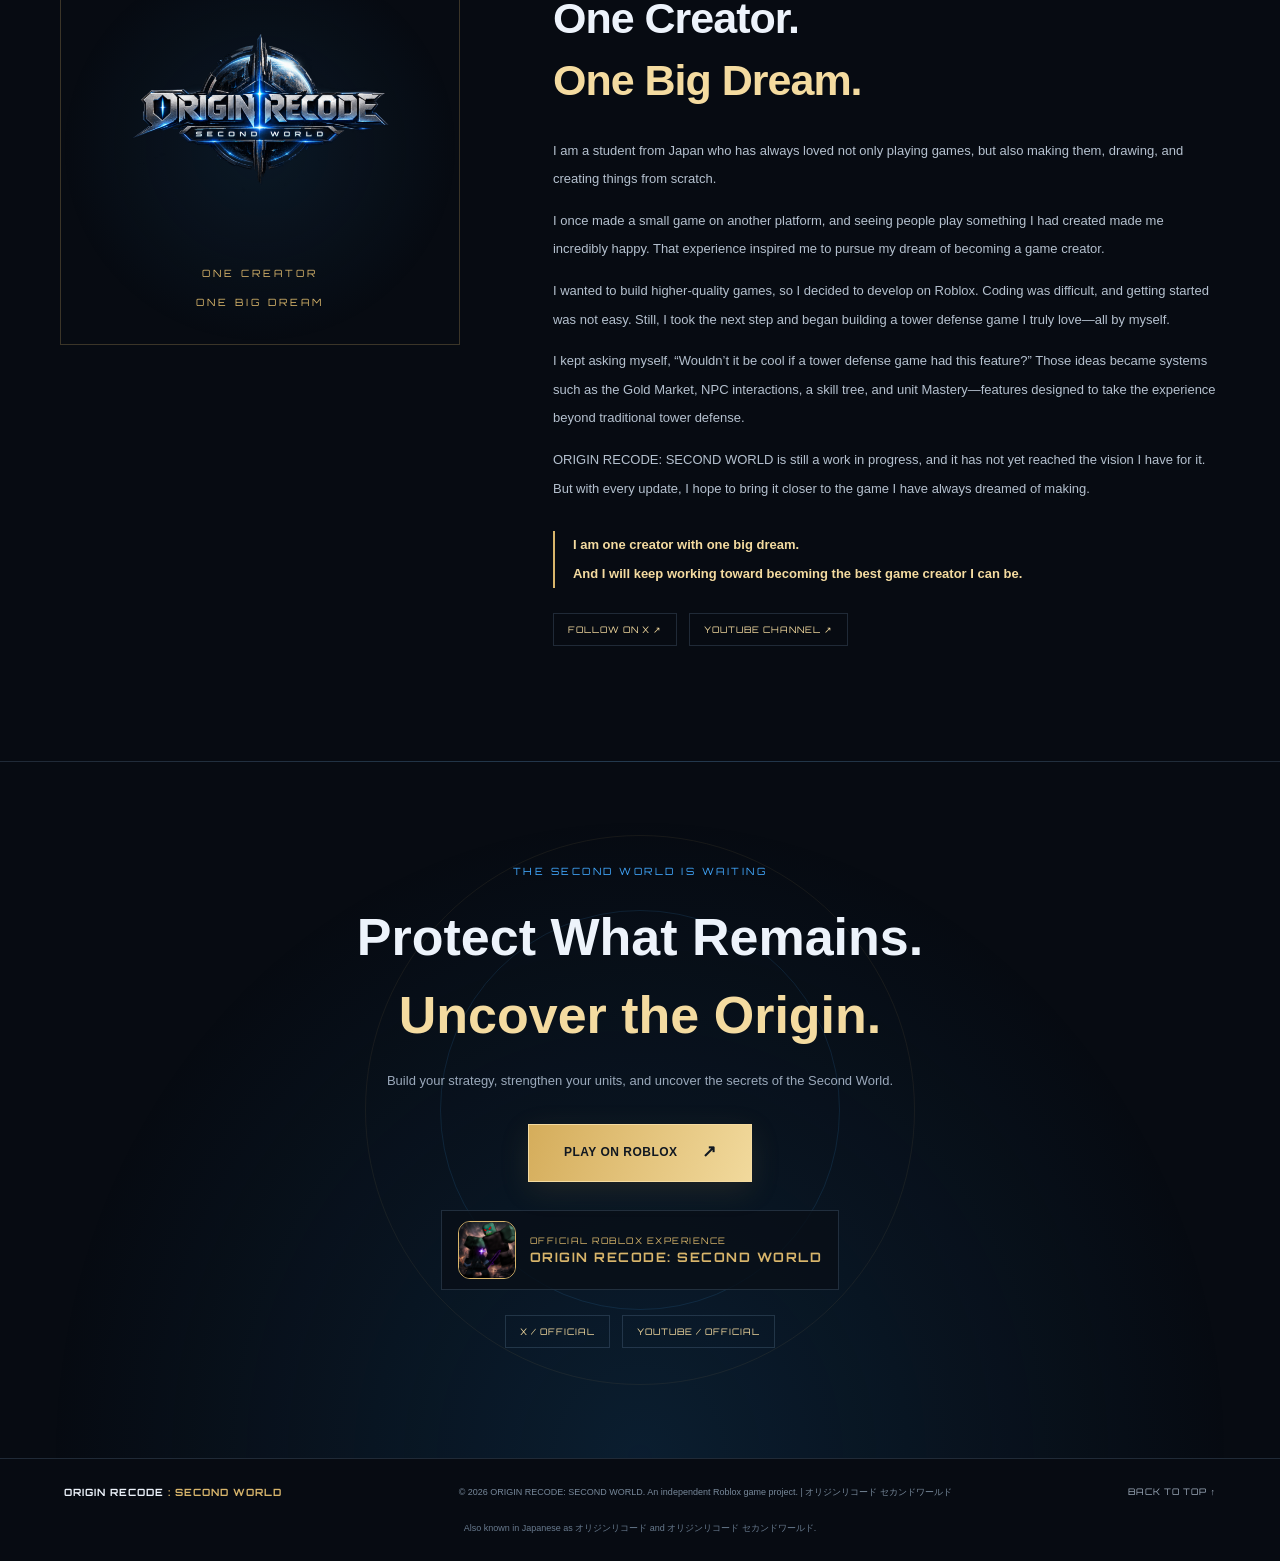
==== commit 379286bd: "Add files via upload" ====
--- a/index.html
+++ b/index.html
@@ -11,8 +11,8 @@
   <meta property="og:description" content="Discover the origin of the zombies. Strategy, progression, and the Gold Market await in ORIGIN RECODE: SECOND WORLD on Roblox. オリジンリコード セカンドワールド公式サイト。">
   <meta property="og:image" content="https://originrecode.github.io/Origin-Recode-Second-World/assets/screenshots/main.PNG">
   <meta property="og:url" content="https://originrecode.github.io/Origin-Recode-Second-World/">
-  <link rel="icon" type="image/png" sizes="512x512" href="./assets/favicon.png">
-  <link rel="apple-touch-icon" href="./assets/favicon.png">
+  <link rel="icon" type="image/png" sizes="512x512" href="./assets/favicon.PNG">
+  <link rel="apple-touch-icon" href="./assets/favicon.PNG">
   <link rel="canonical" href="https://originrecode.github.io/Origin-Recode-Second-World/">
   <title>ORIGIN RECODE: SECOND WORLD | Official Website</title>
   <link rel="preconnect" href="https://fonts.googleapis.com">
@@ -36,7 +36,7 @@
 <body>
   <div class="ambient ambient-blue" aria-hidden="true"></div><div class="ambient ambient-gold" aria-hidden="true"></div><div class="grid-overlay" aria-hidden="true"></div>
   <header class="site-header">
-    <a class="brand" href="#home" aria-label="Back to Origin Recode home"><img src="assets/favicon.png" alt="" class="brand-icon"><span><b>ORIGIN RECODE</b><small>SECOND WORLD</small></span></a>
+    <a class="brand" href="#home" aria-label="Back to Origin Recode home"><img src="assets/favicon.PNG" alt="" class="brand-icon"><span><b>ORIGIN RECODE</b><small>SECOND WORLD</small></span></a>
     <button class="menu-toggle" aria-label="Open menu" aria-expanded="false"><span></span><span></span><span></span></button>
     <nav class="navigation" aria-label="Main navigation">
       <a href="#story">STORY</a><a href="#gameplay">GAMEPLAY</a><a href="#features">FEATURES</a><a href="#characters">CHARACTERS</a><a href="#creator">CREATOR</a><a class="nav-play" href="https://www.roblox.com/games/139711701269000/Origin-Recode-Second-World" target="_blank" rel="noopener noreferrer">PLAY NOW ↗</a>
@@ -46,7 +46,7 @@
     <section class="hero" id="home">
       <div class="hero-noise" aria-hidden="true"></div><img class="hero-backdrop-image" src="assets/screenshots/main.PNG" alt="" fetchpriority="high"><div class="hero-content">
         <p class="eyebrow"><span class="pulse"></span> OFFICIAL ROBLOX TOWER DEFENSE EXPERIENCE</p>
-        <img class="hero-logo" src="assets/orsw-logo.png" alt="ORIGIN RECODE: SECOND WORLD logo">
+        <img class="hero-logo" src="assets/orsw-logo.PNG" alt="ORIGIN RECODE: SECOND WORLD logo">
         <p class="hero-jp">A WORLD OF MYSTERY. A FIGHT FOR SURVIVAL.</p>
         <h1>THE WORLD HAS FALLEN.<br><span>THE ORIGIN REMAINS.</span></h1>
         <p class="hero-summary">Survive a devastated world. Protect the survivors and uncover the mystery behind the origin of the zombies.</p>
@@ -82,18 +82,18 @@
     <section class="section characters-section" id="characters">
       <div class="section-label"><span>04</span> / PERSONNEL & THREATS</div><div class="section-heading"><p class="overline">KNOW YOUR ALLIES. FEAR YOUR ENEMIES.</p><h2>CHARACTERS <em>& ZOMBIES</em></h2><p class="section-intro">Meet the allies who guide your journey—and the dangerous enemies standing in your way.</p></div>
       <div class="character-grid character-grid-six">
-        <article class="character-card"><div class="character-portrait"><img src="assets/characters/Commander.png" alt="Commander" loading="lazy"><span>ALLY / COMMAND</span></div><div class="character-info"><div class="character-type">SURVIVOR / UNIT</div><h3>Commander</h3><p>Your first mentor. Commander guides new players through the tutorial and helps them learn the basics. With his guidance, you will be in good hands.</p></div></article>
-        <article class="character-card"><div class="character-portrait"><img src="assets/characters/Lunaris.png" alt="Lunaris" loading="lazy"><span>ALLY / UNIT</span></div><div class="character-info"><div class="character-type">SURVIVOR / UNIT</div><h3>Lunaris</h3><p>The main character of ORSW. Many things about her remain a mystery, but her strength is undeniable. To uncover her secrets, you must first understand the world around her.</p></div></article>
-        <article class="character-card"><div class="character-portrait"><img src="assets/characters/MadScientist.png" alt="Mad Scientist" loading="lazy"><span>ALLY / NPC</span></div><div class="character-info"><div class="character-type">SCIENTIST / NPC</div><h3>Mad Scientist</h3><p>A scientist devoted to research. He spends his days studying zombies and the mysteries of this world. He is not fond of socializing and would rather immerse himself in his work.</p></div></article>
-        <article class="character-card danger-card" id="enemies"><div class="character-portrait zombie"><img src="assets/characters/BossZombie.png" alt="Boss Zombie" loading="lazy"><span>THREAT / BOSS</span></div><div class="character-info"><div class="character-type red-type">HOSTILE ENTITY</div><h3>Boss Zombie</h3><p>A terrifying force of enormous size. This formidable threat is exceptionally difficult to take down.</p><img class="feature-image" src="assets/screenshots/boss.PNG" alt="A boss encounter in ORSW" loading="lazy"></div></article>
-        <article class="character-card danger-card"><div class="character-portrait zombie"><img src="assets/characters/BurningZombie.png" alt="Burning Zombie" loading="lazy"><span>THREAT / SPECIAL</span></div><div class="character-info"><div class="character-type red-type">HOSTILE ENTITY</div><h3>Burning Zombie</h3><p>A zombie engulfed in flames. It can spread fire to nearby survivors and stun units, making it a dangerous enemy on the battlefield.</p></div></article>
-        <article class="character-card danger-card"><div class="character-portrait zombie"><img src="assets/characters/Vampire.png" alt="Vampire" loading="lazy"><span>THREAT / SPECIAL</span></div><div class="character-info"><div class="character-type red-type">HOSTILE ENTITY</div><h3>Vampire</h3><p>A dangerous enemy that appears around the middle of a wave. Its incredible speed makes it difficult to catch and defeat.</p></div></article>
+        <article class="character-card"><div class="character-portrait"><img src="assets/characters/Commander.PNG" alt="Commander" loading="lazy"><span>ALLY / COMMAND</span></div><div class="character-info"><div class="character-type">SURVIVOR / UNIT</div><h3>Commander</h3><p>Your first mentor. Commander guides new players through the tutorial and helps them learn the basics. With his guidance, you will be in good hands.</p></div></article>
+        <article class="character-card"><div class="character-portrait"><img src="assets/characters/Lunaris.PNG" alt="Lunaris" loading="lazy"><span>ALLY / UNIT</span></div><div class="character-info"><div class="character-type">SURVIVOR / UNIT</div><h3>Lunaris</h3><p>The main character of ORSW. Many things about her remain a mystery, but her strength is undeniable. To uncover her secrets, you must first understand the world around her.</p></div></article>
+        <article class="character-card"><div class="character-portrait"><img src="assets/characters/MadScientist.PNG" alt="Mad Scientist" loading="lazy"><span>ALLY / NPC</span></div><div class="character-info"><div class="character-type">SCIENTIST / NPC</div><h3>Mad Scientist</h3><p>A scientist devoted to research. He spends his days studying zombies and the mysteries of this world. He is not fond of socializing and would rather immerse himself in his work.</p></div></article>
+        <article class="character-card danger-card" id="enemies"><div class="character-portrait zombie"><img src="assets/characters/BossZombie.PNG" alt="Boss Zombie" loading="lazy"><span>THREAT / BOSS</span></div><div class="character-info"><div class="character-type red-type">HOSTILE ENTITY</div><h3>Boss Zombie</h3><p>A terrifying force of enormous size. This formidable threat is exceptionally difficult to take down.</p><img class="feature-image" src="assets/screenshots/boss.PNG" alt="A boss encounter in ORSW" loading="lazy"></div></article>
+        <article class="character-card danger-card"><div class="character-portrait zombie"><img src="assets/characters/BurningZombie.PNG" alt="Burning Zombie" loading="lazy"><span>THREAT / SPECIAL</span></div><div class="character-info"><div class="character-type red-type">HOSTILE ENTITY</div><h3>Burning Zombie</h3><p>A zombie engulfed in flames. It can spread fire to nearby survivors and stun units, making it a dangerous enemy on the battlefield.</p></div></article>
+        <article class="character-card danger-card"><div class="character-portrait zombie"><img src="assets/characters/Vampire.PNG" alt="Vampire" loading="lazy"><span>THREAT / SPECIAL</span></div><div class="character-info"><div class="character-type red-type">HOSTILE ENTITY</div><h3>Vampire</h3><p>A dangerous enemy that appears around the middle of a wave. Its incredible speed makes it difficult to catch and defeat.</p></div></article>
       </div><div class="character-note"><span>FIELD INTELLIGENCE</span><p>More character profiles, enemy types, and world secrets will be revealed as ORSW continues to evolve.</p></div>
     </section>
 
-    <section class="section creator-section" id="creator"><div class="section-label"><span>05</span> / THE CREATOR</div><div class="creator-layout"><div class="creator-emblem"><img src="assets/favicon.png" alt="Origin Recode emblem"><span>ONE CREATOR<br>ONE BIG DREAM</span></div><div class="creator-copy"><p class="overline">BUILT FROM A DREAM</p><h2>One Creator.<br><em>One Big Dream.</em></h2><p>I am a student from Japan who has always loved not only playing games, but also making them, drawing, and creating things from scratch.</p><p>I once made a small game on another platform, and seeing people play something I had created made me incredibly happy. That experience inspired me to pursue my dream of becoming a game creator.</p><p>I wanted to build higher-quality games, so I decided to develop on Roblox. Coding was difficult, and getting started was not easy. Still, I took the next step and began building a tower defense game I truly love—all by myself.</p><p>I kept asking myself, “Wouldn’t it be cool if a tower defense game had this feature?” Those ideas became systems such as the Gold Market, NPC interactions, a skill tree, and unit Mastery—features designed to take the experience beyond traditional tower defense.</p><p>ORIGIN RECODE: SECOND WORLD is still a work in progress, and it has not yet reached the vision I have for it. But with every update, I hope to bring it closer to the game I have always dreamed of making.</p><p class="creator-final">I am one creator with one big dream.<br>And I will keep working toward becoming the best game creator I can be.</p><div class="social-links"><a href="https://x.com/OriginRecode" target="_blank" rel="noopener noreferrer">FOLLOW ON X ↗</a><a href="https://www.youtube.com/@OriginRecode_SecondWorld" target="_blank" rel="noopener noreferrer">YOUTUBE CHANNEL ↗</a></div></div></div></section>
+    <section class="section creator-section" id="creator"><div class="section-label"><span>05</span> / THE CREATOR</div><div class="creator-layout"><div class="creator-emblem"><img src="assets/favicon.PNG" alt="Origin Recode emblem"><span>ONE CREATOR<br>ONE BIG DREAM</span></div><div class="creator-copy"><p class="overline">BUILT FROM A DREAM</p><h2>One Creator.<br><em>One Big Dream.</em></h2><p>I am a student from Japan who has always loved not only playing games, but also making them, drawing, and creating things from scratch.</p><p>I once made a small game on another platform, and seeing people play something I had created made me incredibly happy. That experience inspired me to pursue my dream of becoming a game creator.</p><p>I wanted to build higher-quality games, so I decided to develop on Roblox. Coding was difficult, and getting started was not easy. Still, I took the next step and began building a tower defense game I truly love—all by myself.</p><p>I kept asking myself, “Wouldn’t it be cool if a tower defense game had this feature?” Those ideas became systems such as the Gold Market, NPC interactions, a skill tree, and unit Mastery—features designed to take the experience beyond traditional tower defense.</p><p>ORIGIN RECODE: SECOND WORLD is still a work in progress, and it has not yet reached the vision I have for it. But with every update, I hope to bring it closer to the game I have always dreamed of making.</p><p class="creator-final">I am one creator with one big dream.<br>And I will keep working toward becoming the best game creator I can be.</p><div class="social-links"><a href="https://x.com/OriginRecode" target="_blank" rel="noopener noreferrer">FOLLOW ON X ↗</a><a href="https://www.youtube.com/@OriginRecode_SecondWorld" target="_blank" rel="noopener noreferrer">YOUTUBE CHANNEL ↗</a></div></div></div></section>
 
-    <section class="play-section" id="play"><div class="play-orbit orbit-one"></div><div class="play-orbit orbit-two"></div><div class="play-content"><p class="overline">THE SECOND WORLD IS WAITING</p><h2>Protect What Remains.<br><em>Uncover the Origin.</em></h2><p>Build your strategy, strengthen your units, and uncover the secrets of the Second World.</p><a class="button button-primary button-large" href="https://www.roblox.com/games/139711701269000/Origin-Recode-Second-World" target="_blank" rel="noopener noreferrer">PLAY ON ROBLOX <b>↗</b></a><a class="game-icon-badge" href="https://www.roblox.com/games/139711701269000/Origin-Recode-Second-World" target="_blank" rel="noopener noreferrer"><img src="assets/screenshots/gameicon.png" alt="ORSW Roblox game icon" loading="lazy"><span>OFFICIAL ROBLOX EXPERIENCE<strong>ORIGIN RECODE: SECOND WORLD</strong></span></a><div class="final-socials"><a href="https://x.com/OriginRecode" target="_blank" rel="noopener noreferrer">X / OFFICIAL</a><a href="https://www.youtube.com/@OriginRecode_SecondWorld" target="_blank" rel="noopener noreferrer">YOUTUBE / OFFICIAL</a></div></div></section>
+    <section class="play-section" id="play"><div class="play-orbit orbit-one"></div><div class="play-orbit orbit-two"></div><div class="play-content"><p class="overline">THE SECOND WORLD IS WAITING</p><h2>Protect What Remains.<br><em>Uncover the Origin.</em></h2><p>Build your strategy, strengthen your units, and uncover the secrets of the Second World.</p><a class="button button-primary button-large" href="https://www.roblox.com/games/139711701269000/Origin-Recode-Second-World" target="_blank" rel="noopener noreferrer">PLAY ON ROBLOX <b>↗</b></a><a class="game-icon-badge" href="https://www.roblox.com/games/139711701269000/Origin-Recode-Second-World" target="_blank" rel="noopener noreferrer"><img src="assets/screenshots/gameicon.PNG" alt="ORSW Roblox game icon" loading="lazy"><span>OFFICIAL ROBLOX EXPERIENCE<strong>ORIGIN RECODE: SECOND WORLD</strong></span></a><div class="final-socials"><a href="https://x.com/OriginRecode" target="_blank" rel="noopener noreferrer">X / OFFICIAL</a><a href="https://www.youtube.com/@OriginRecode_SecondWorld" target="_blank" rel="noopener noreferrer">YOUTUBE / OFFICIAL</a></div></div></section>
   </main>
   <footer class="site-footer"><p class="search-aliases">Also known in Japanese as オリジンリコード and オリジンリコード セカンドワールド.</p><a class="footer-brand" href="#home">ORIGIN RECODE <span>: SECOND WORLD</span></a><p>© <span id="year"></span> ORIGIN RECODE: SECOND WORLD. An independent Roblox game project. | オリジンリコード セカンドワールド</p><a class="back-top" href="#home">BACK TO TOP ↑</a></footer>
   <script src="script.js"></script>
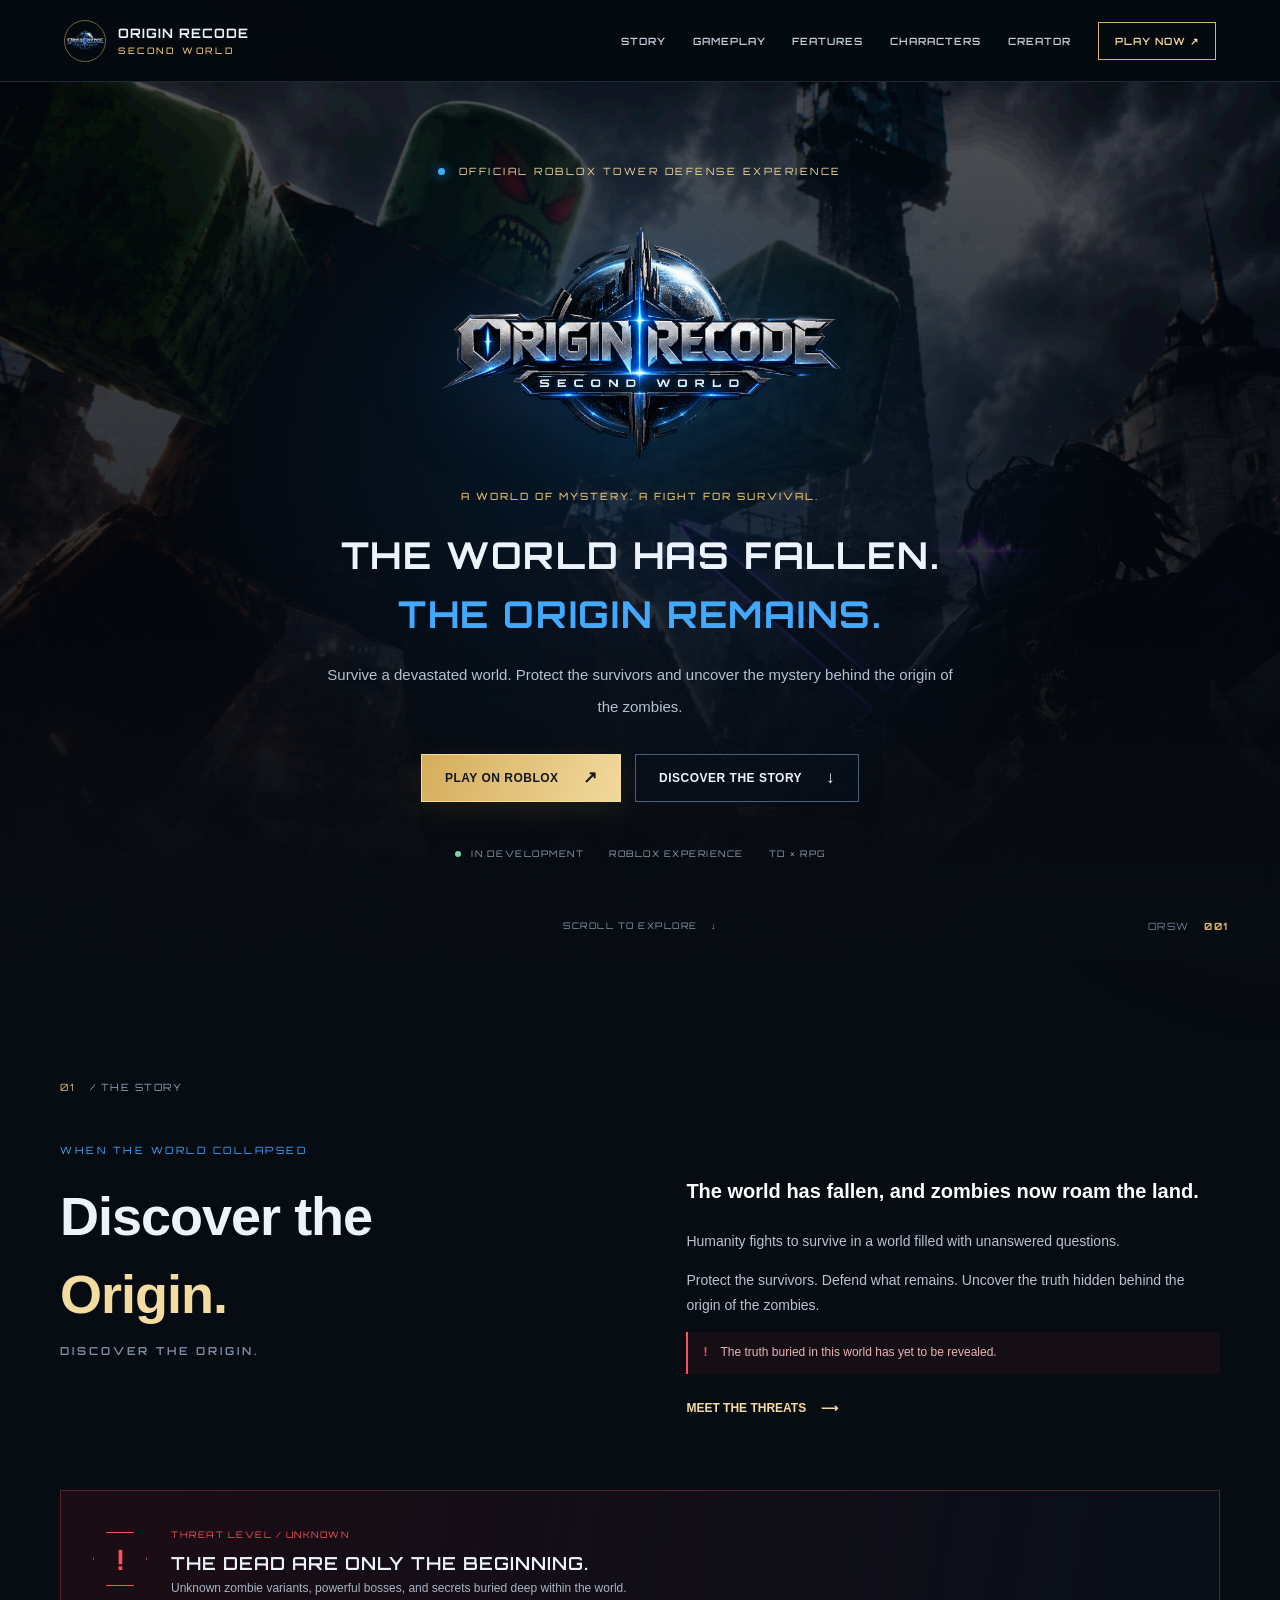
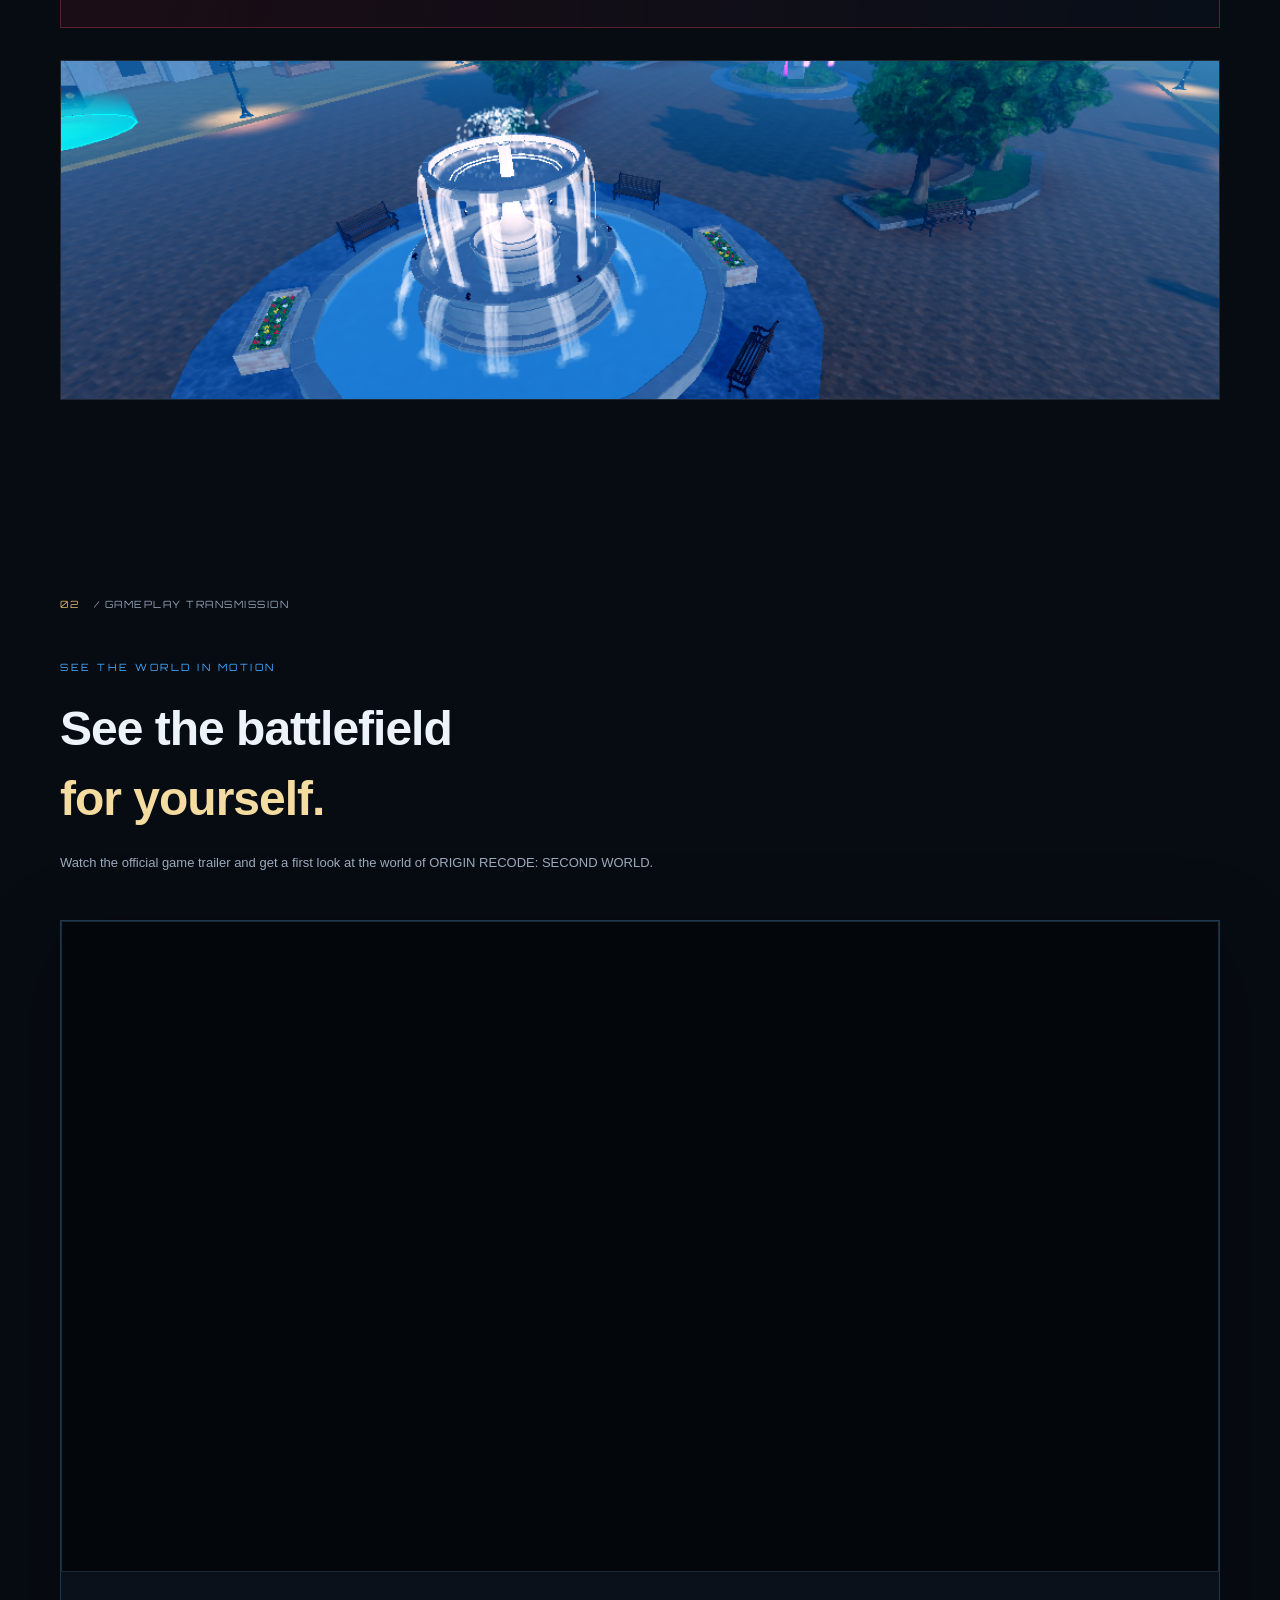
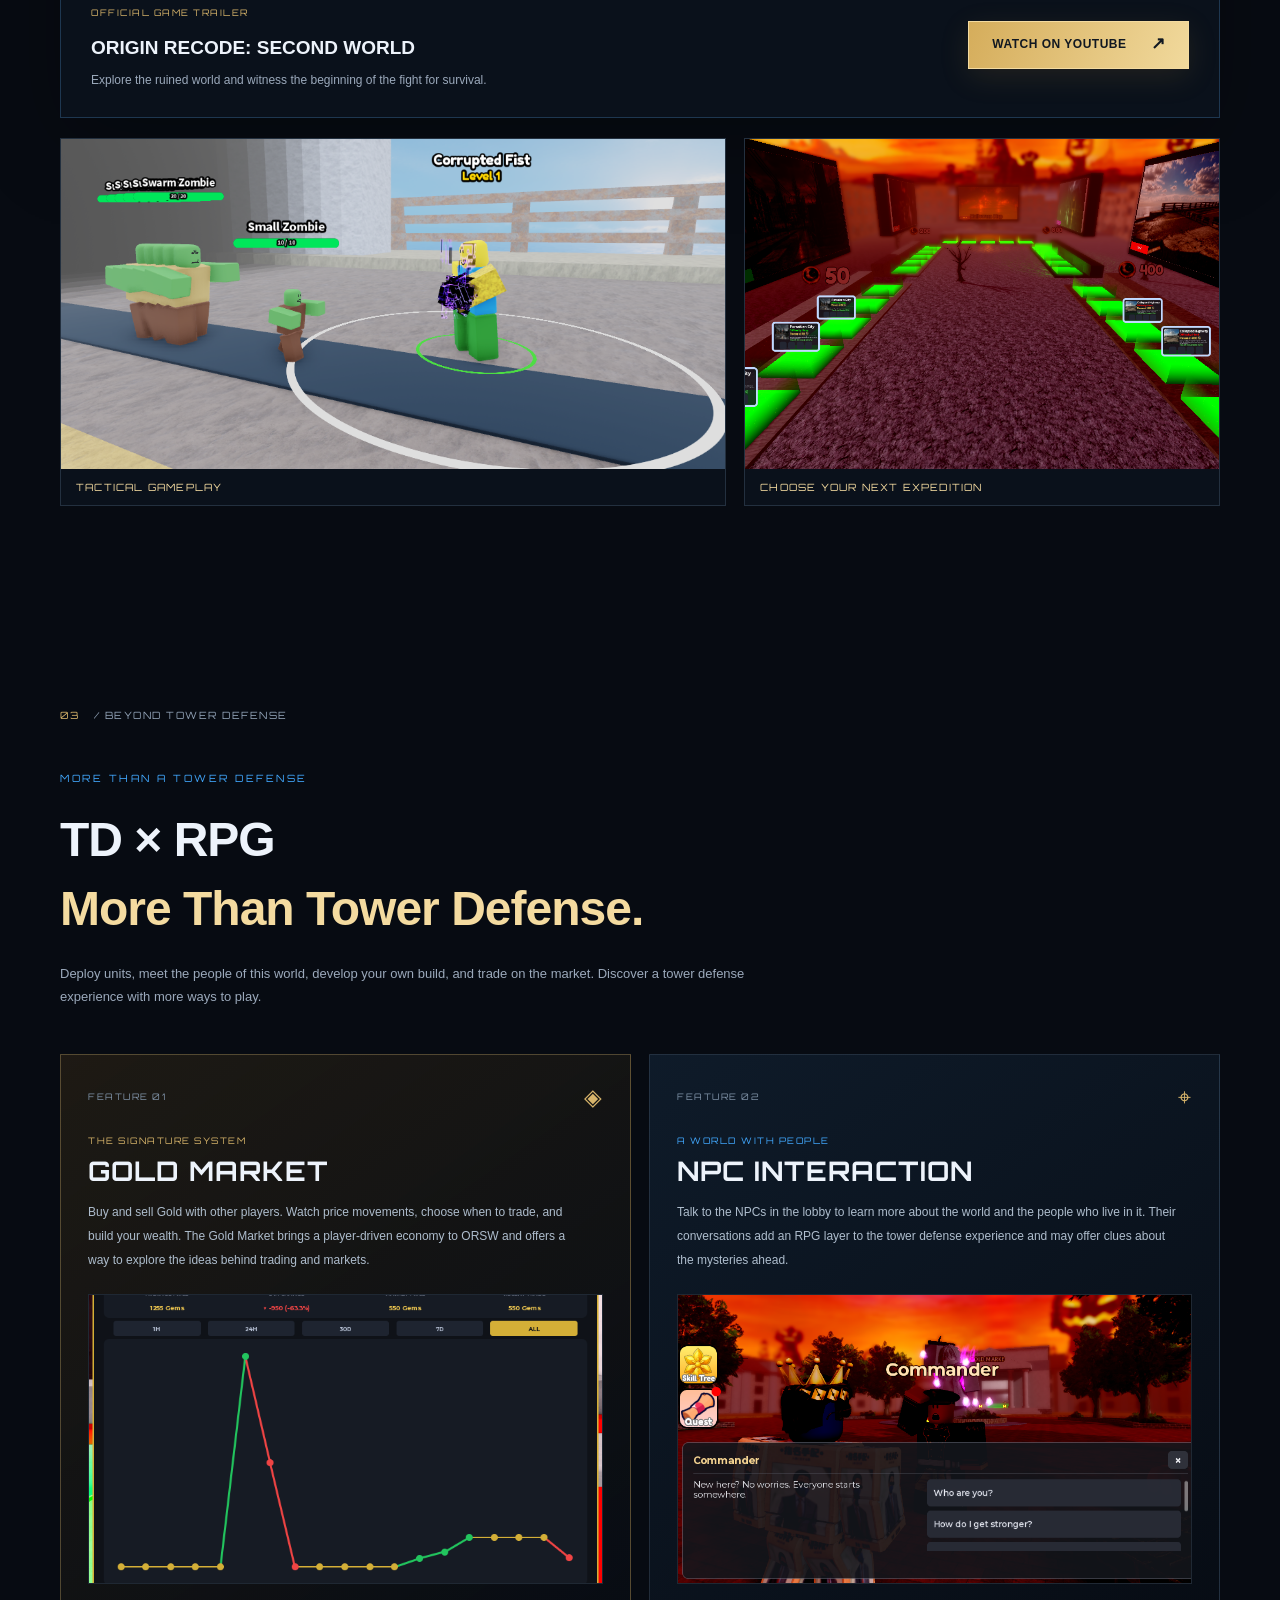
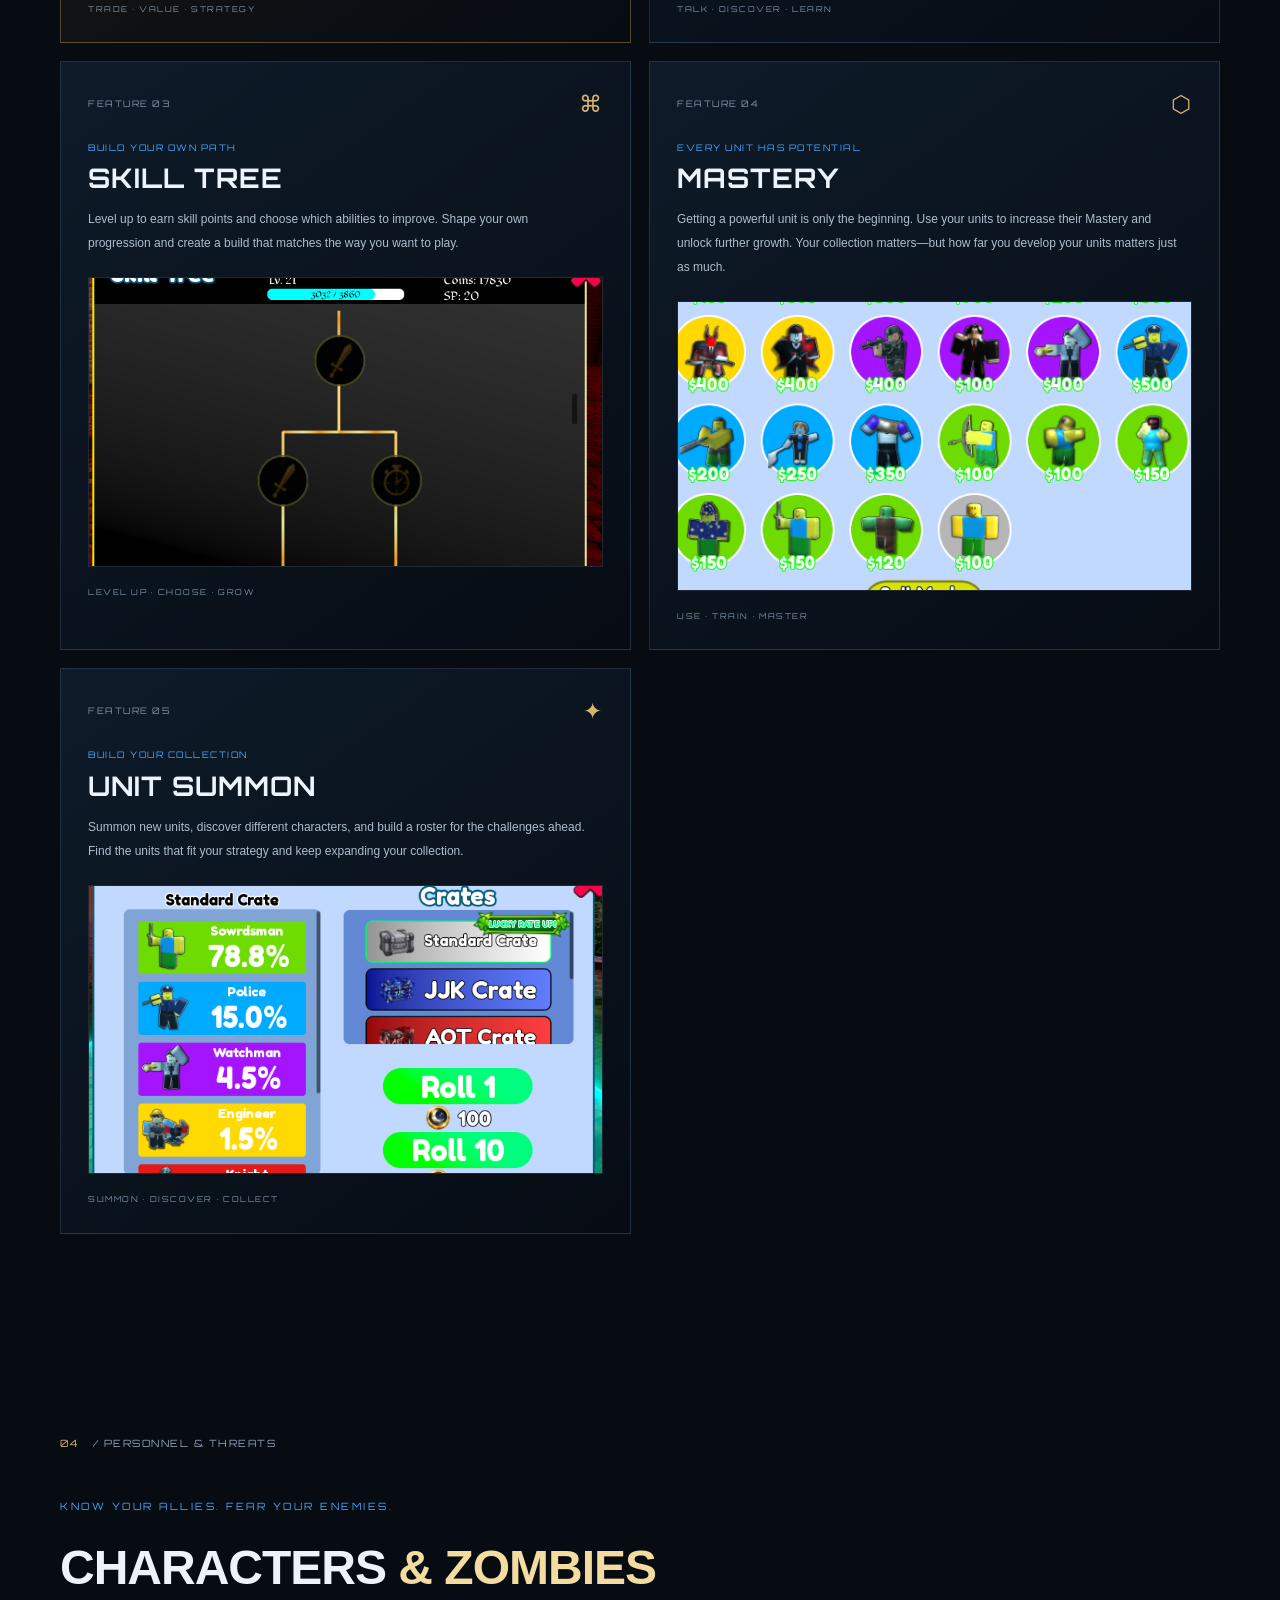
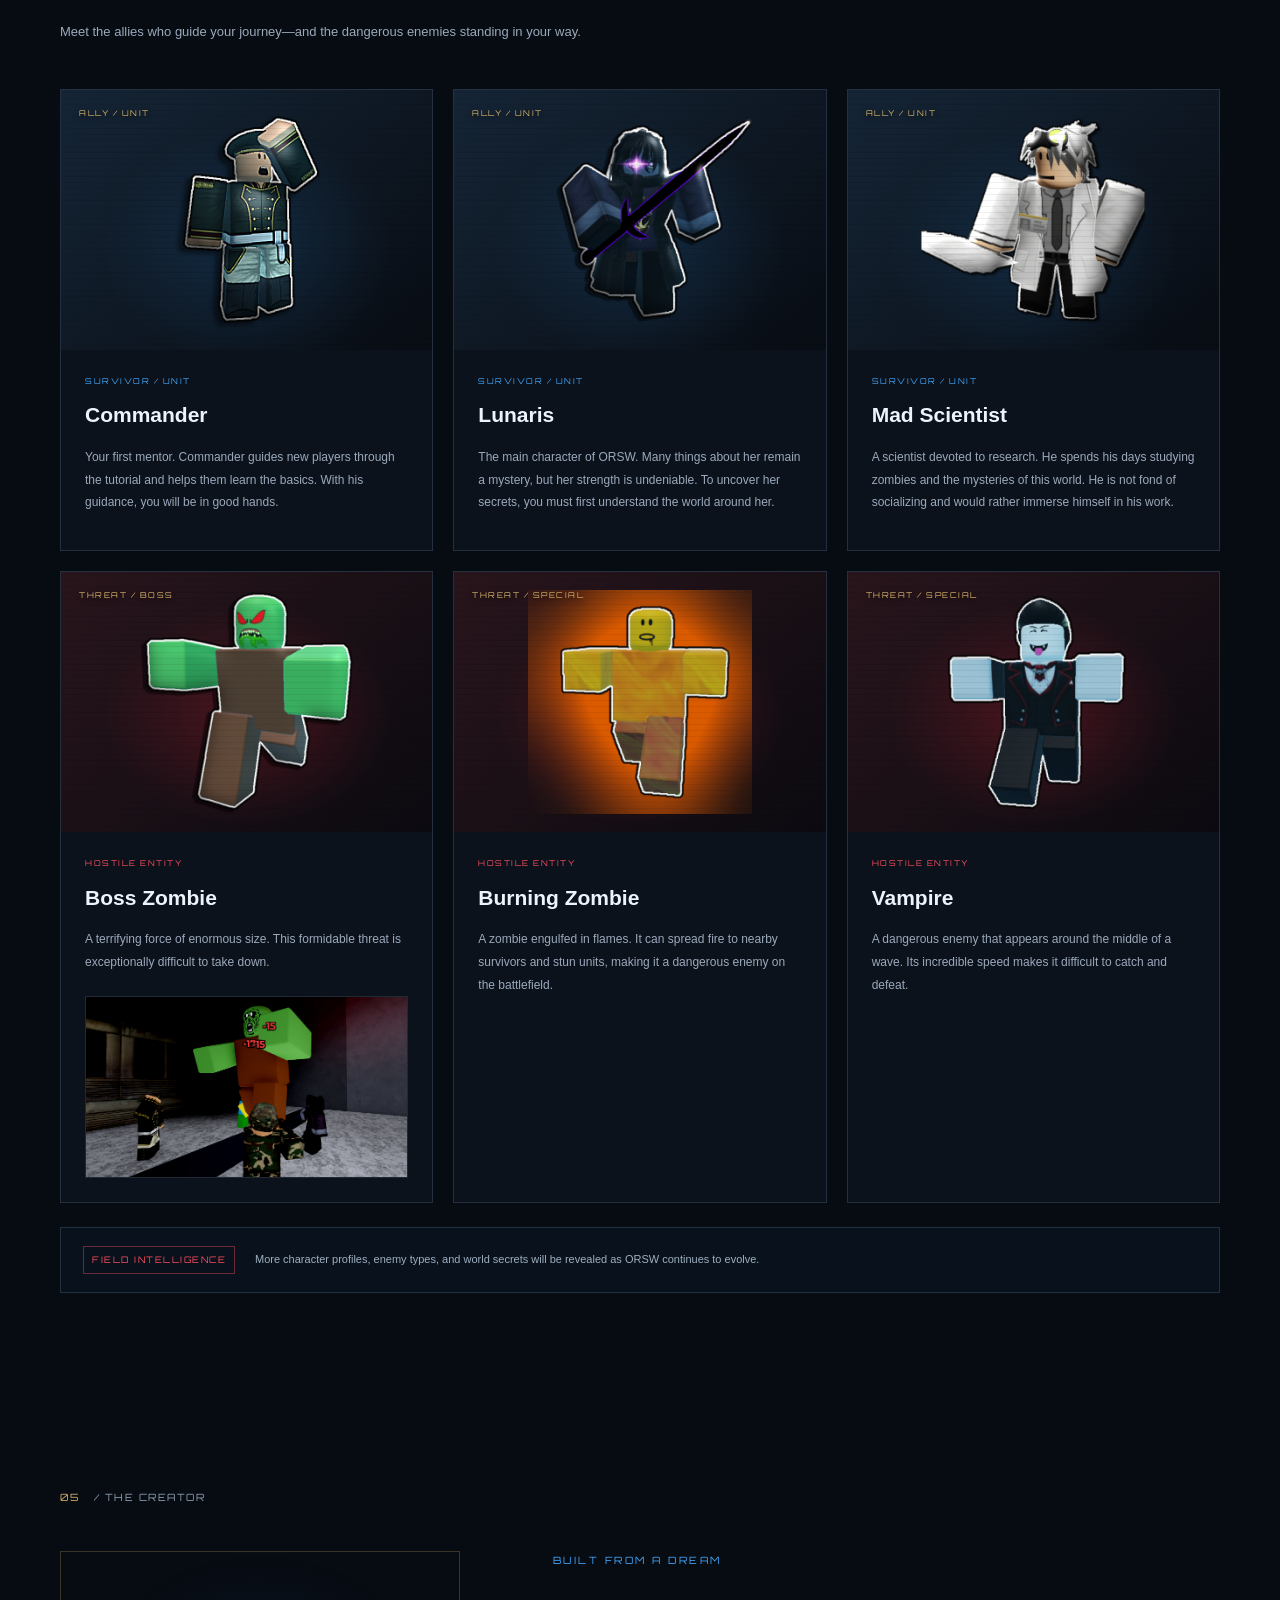
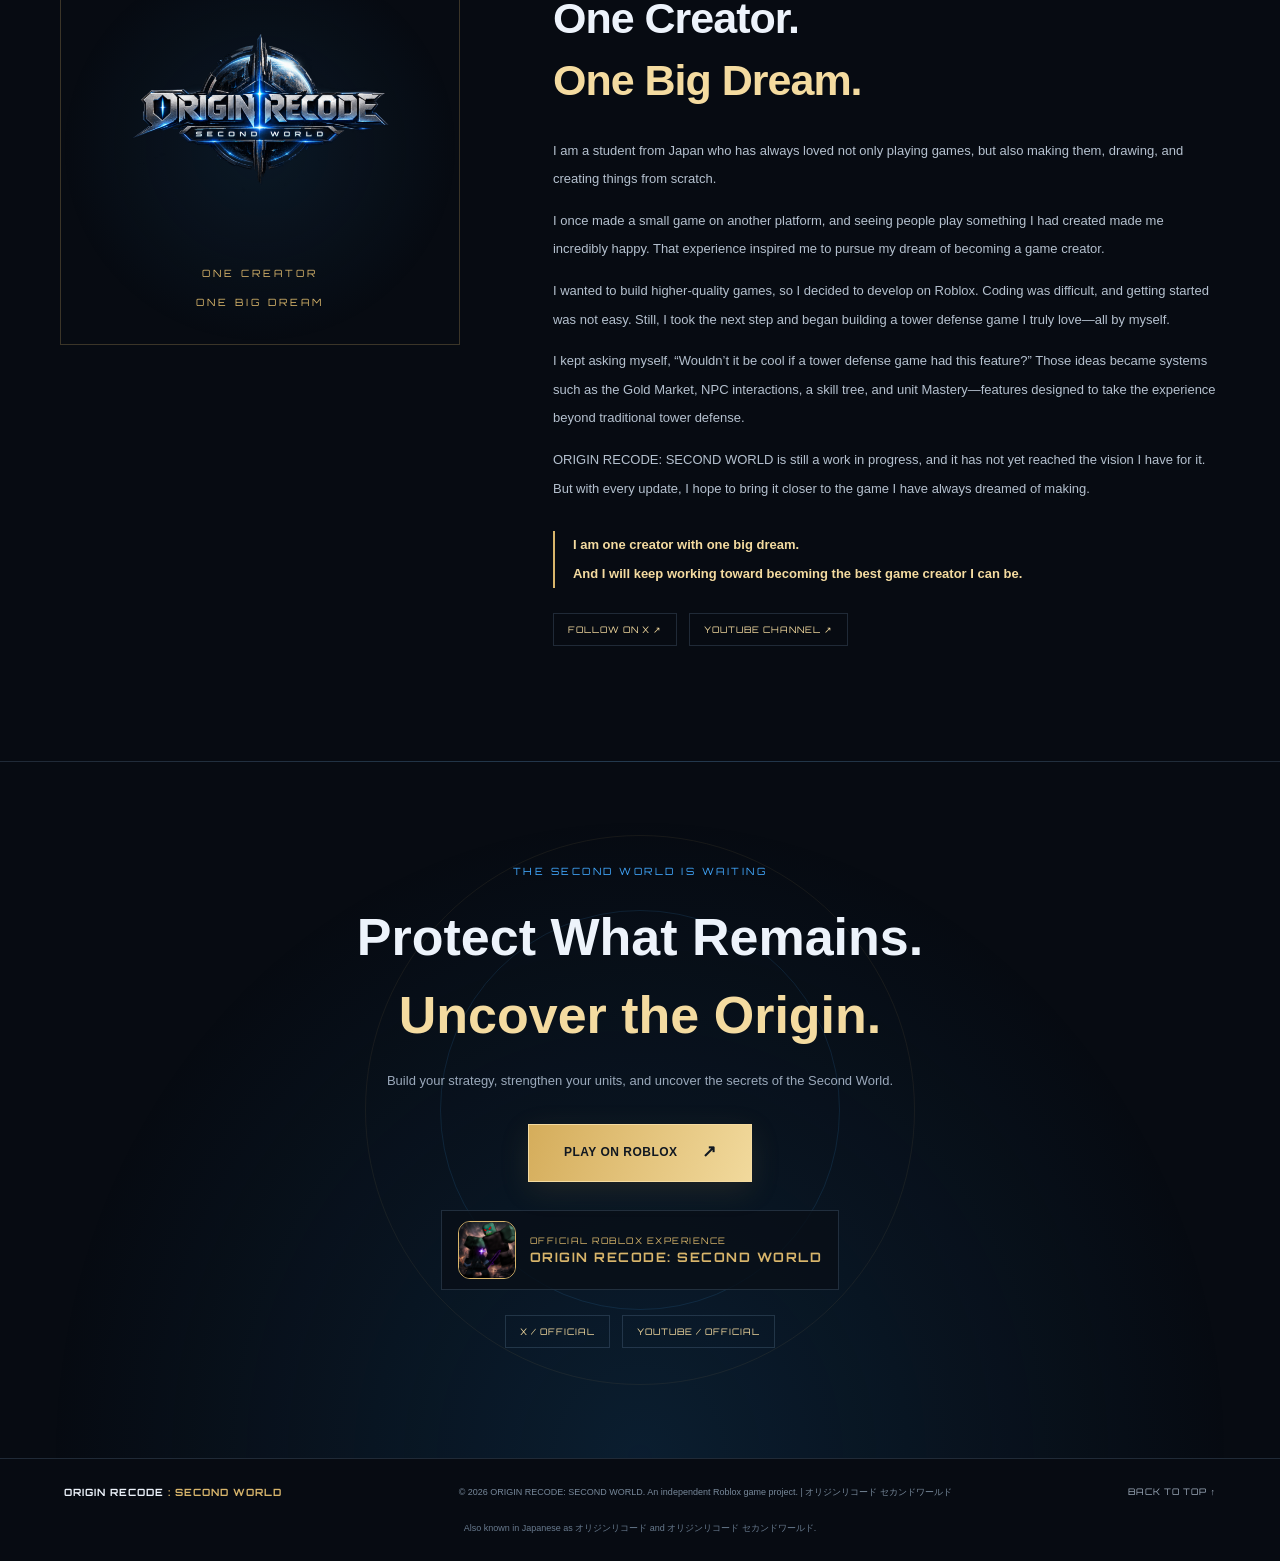
==== commit 608b7558: "Add files via upload" ====
--- a/index.html
+++ b/index.html
@@ -82,9 +82,9 @@
     <section class="section characters-section" id="characters">
       <div class="section-label"><span>04</span> / PERSONNEL & THREATS</div><div class="section-heading"><p class="overline">KNOW YOUR ALLIES. FEAR YOUR ENEMIES.</p><h2>CHARACTERS <em>& ZOMBIES</em></h2><p class="section-intro">Meet the allies who guide your journey—and the dangerous enemies standing in your way.</p></div>
       <div class="character-grid character-grid-six">
-        <article class="character-card"><div class="character-portrait"><img src="assets/characters/Commander.PNG" alt="Commander" loading="lazy"><span>ALLY / COMMAND</span></div><div class="character-info"><div class="character-type">SURVIVOR / UNIT</div><h3>Commander</h3><p>Your first mentor. Commander guides new players through the tutorial and helps them learn the basics. With his guidance, you will be in good hands.</p></div></article>
+        <article class="character-card"><div class="character-portrait"><img src="assets/characters/Commander.PNG" alt="Commander" loading="lazy"><span>ALLY / UNIT</span></div><div class="character-info"><div class="character-type">SURVIVOR / UNIT</div><h3>Commander</h3><p>Your first mentor. Commander guides new players through the tutorial and helps them learn the basics. With his guidance, you will be in good hands.</p></div></article>
         <article class="character-card"><div class="character-portrait"><img src="assets/characters/Lunaris.PNG" alt="Lunaris" loading="lazy"><span>ALLY / UNIT</span></div><div class="character-info"><div class="character-type">SURVIVOR / UNIT</div><h3>Lunaris</h3><p>The main character of ORSW. Many things about her remain a mystery, but her strength is undeniable. To uncover her secrets, you must first understand the world around her.</p></div></article>
-        <article class="character-card"><div class="character-portrait"><img src="assets/characters/MadScientist.PNG" alt="Mad Scientist" loading="lazy"><span>ALLY / NPC</span></div><div class="character-info"><div class="character-type">SCIENTIST / NPC</div><h3>Mad Scientist</h3><p>A scientist devoted to research. He spends his days studying zombies and the mysteries of this world. He is not fond of socializing and would rather immerse himself in his work.</p></div></article>
+        <article class="character-card"><div class="character-portrait"><img src="assets/characters/MadScientist.PNG" alt="Mad Scientist" loading="lazy"><span>ALLY / UNIT</span></div><div class="character-info"><div class="character-type">SURVIVOR / UNIT</div><h3>Mad Scientist</h3><p>A scientist devoted to research. He spends his days studying zombies and the mysteries of this world. He is not fond of socializing and would rather immerse himself in his work.</p></div></article>
         <article class="character-card danger-card" id="enemies"><div class="character-portrait zombie"><img src="assets/characters/BossZombie.PNG" alt="Boss Zombie" loading="lazy"><span>THREAT / BOSS</span></div><div class="character-info"><div class="character-type red-type">HOSTILE ENTITY</div><h3>Boss Zombie</h3><p>A terrifying force of enormous size. This formidable threat is exceptionally difficult to take down.</p><img class="feature-image" src="assets/screenshots/boss.PNG" alt="A boss encounter in ORSW" loading="lazy"></div></article>
         <article class="character-card danger-card"><div class="character-portrait zombie"><img src="assets/characters/BurningZombie.PNG" alt="Burning Zombie" loading="lazy"><span>THREAT / SPECIAL</span></div><div class="character-info"><div class="character-type red-type">HOSTILE ENTITY</div><h3>Burning Zombie</h3><p>A zombie engulfed in flames. It can spread fire to nearby survivors and stun units, making it a dangerous enemy on the battlefield.</p></div></article>
         <article class="character-card danger-card"><div class="character-portrait zombie"><img src="assets/characters/Vampire.PNG" alt="Vampire" loading="lazy"><span>THREAT / SPECIAL</span></div><div class="character-info"><div class="character-type red-type">HOSTILE ENTITY</div><h3>Vampire</h3><p>A dangerous enemy that appears around the middle of a wave. Its incredible speed makes it difficult to catch and defeat.</p></div></article>
@@ -98,4 +98,4 @@
   <footer class="site-footer"><p class="search-aliases">Also known in Japanese as オリジンリコード and オリジンリコード セカンドワールド.</p><a class="footer-brand" href="#home">ORIGIN RECODE <span>: SECOND WORLD</span></a><p>© <span id="year"></span> ORIGIN RECODE: SECOND WORLD. An independent Roblox game project. | オリジンリコード セカンドワールド</p><a class="back-top" href="#home">BACK TO TOP ↑</a></footer>
   <script src="script.js"></script>
 </body>
-</html>
+</html>
